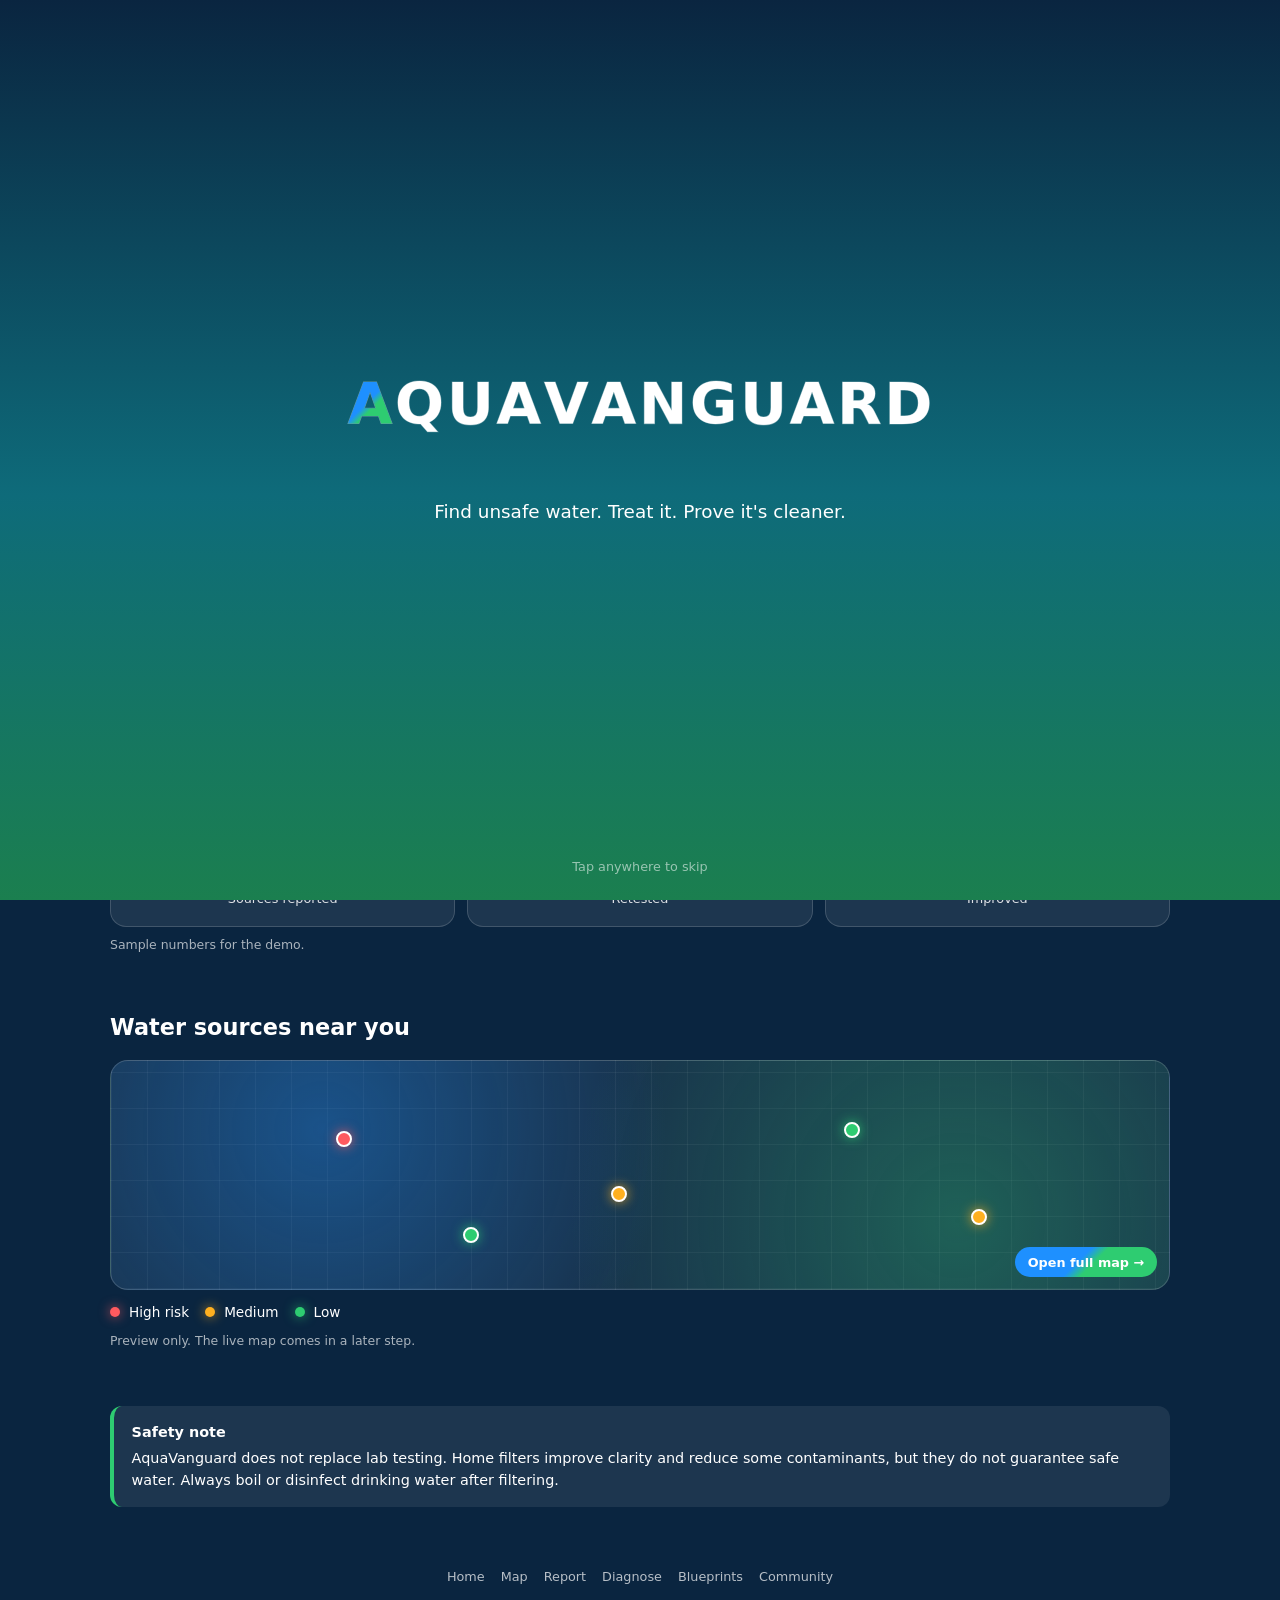
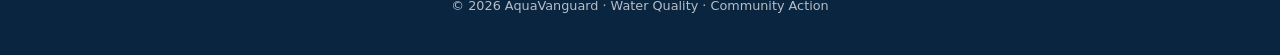
==== index.html @ 3dd4d48b "AquaVanguard structure" ====
<!DOCTYPE html>
<html lang="en">

<head>
    <meta charset="UTF-8">
    <meta name="viewport" content="width=device-width, initial-scale=1">
    <title>AquaVanguard</title>
    <meta name="theme-color" content="#0A2540">
    <meta name="description"
        content="AquaVanguard helps communities find unsafe water, treat it, and prove it's cleaner.">
    <link rel="stylesheet" href="style.css">

    <!-- Decides BEFORE the page paints whether the 4-second intro should play.
       It is skipped on repeat visits (same session), for people who prefer
       reduced motion, and on very low-memory phones. -->
    <script>
        (function () {
            var root = document.documentElement;
            try {
                var seen = sessionStorage.getItem('aqv-intro') === '1';
                var reduce = window.matchMedia &&
                    window.matchMedia('(prefers-reduced-motion: reduce)').matches;
                var lowEnd = navigator.deviceMemory && navigator.deviceMemory <= 1;
                if (!seen && !reduce && !lowEnd) root.classList.add('intro-on');
            } catch (e) {
                root.classList.add('intro-on');
            }
        })();
    </script>
</head>

<body>

    <!-- ============ 4-SECOND INTRO (water writes the logo) ============ -->
    <div id="intro" class="intro" aria-hidden="true">
        <div class="logo">
            <div class="letters">
                <!-- --d = the moment (in seconds) the water reaches this letter -->
                <span class="letter brand" data-ch="A" style="--d:.40s">A</span>
                <span class="letter" data-ch="Q" style="--d:.58s">Q</span>
                <span class="letter" data-ch="U" style="--d:.76s">U</span>
                <span class="letter" data-ch="A" style="--d:.94s">A</span>
                <span class="letter" data-ch="V" style="--d:1.12s">V</span>
                <span class="letter" data-ch="A" style="--d:1.30s">A</span>
                <span class="letter" data-ch="N" style="--d:1.48s">N</span>
                <span class="letter" data-ch="G" style="--d:1.66s">G</span>
                <span class="letter" data-ch="U" style="--d:1.84s">U</span>
                <span class="letter" data-ch="A" style="--d:2.02s">A</span>
                <span class="letter" data-ch="R" style="--d:2.20s">R</span>
                <span class="letter" data-ch="D" style="--d:2.38s">D</span>
            </div>
            <span class="stream"></span>
            <span class="drop"></span>
        </div>
        <p class="tagline">Find unsafe water. Treat it. Prove it's cleaner.</p>
        <p class="skip-hint">Tap anywhere to skip</p>
    </div>

    <!-- ============ LANDING PAGE ============ -->
    <header class="site-header">
        <a class="wordmark" href="index.html"><span class="a">A</span>QUAVANGUARD</a>
        <nav class="nav" aria-label="Main">
            <a href="map.html">Map</a>
            <a href="diagnose.html">Diagnose</a>
            <a href="blueprints.html">Blueprints</a>
            <a href="community.html">Community</a>
            <a class="nav-cta" href="report.html">Report</a>
        </nav>
    </header>

    <main>
        <section class="hero">
            <p class="eyebrow">Water Quality &middot; Community Action</p>
            <h1>Find unsafe water. <span class="accent">Treat it.</span> Prove it's cleaner.</h1>
            <p class="lead">
                AquaVanguard helps communities report polluted water sources, check the
                risk, build a low-cost filter, and confirm the water actually improved.
            </p>
            <div class="cta">
                <a class="btn btn-primary" href="report.html">Report a source</a>
                <a class="btn btn-ghost" href="map.html">View map</a>
            </div>
        </section>

        <!-- Each card opens its own page -->
        <section class="section" aria-labelledby="how-title">
            <h2 id="how-title">How it works</h2>
            <div class="steps">
                <a class="step" href="report.html">
                    <span class="num">1</span>
                    <h3>Report</h3>
                    <p>Pin a polluted river, stream or well and note what you see.</p>
                </a>
                <a class="step" href="diagnose.html">
                    <span class="num">2</span>
                    <h3>Diagnose</h3>
                    <p>Follow a simple test guide to get a risk level for the source.</p>
                </a>
                <a class="step" href="blueprints.html">
                    <span class="num">3</span>
                    <h3>Act</h3>
                    <p>Get a low-cost treatment design that works offline.</p>
                </a>
                <a class="step" href="community.html">
                    <span class="num">4</span>
                    <h3>Verify</h3>
                    <p>Retest the water. Only verified improvements earn rewards.</p>
                </a>
            </div>
        </section>

        <!-- Counters are tappable too -->
        <section class="section" aria-label="Community progress">
            <div class="stats">
                <a class="stat" href="map.html"><strong>128</strong><span>Sources reported</span></a>
                <a class="stat" href="community.html"><strong>74</strong><span>Retested</span></a>
                <a class="stat" href="community.html"><strong>41</strong><span>Improved</span></a>
            </div>
            <p class="fineprint">Sample numbers for the demo.</p>
        </section>

        <!-- Tapping the map preview opens the full map page -->
        <section id="map" class="section" aria-labelledby="map-title">
            <h2 id="map-title">Water sources near you</h2>
            <a class="map-link" href="map.html" aria-label="Open the full water map">
                <div class="map-preview">
                    <span class="pin risk-high" style="left:22%;top:34%"></span>
                    <span class="pin risk-mid" style="left:48%;top:58%"></span>
                    <span class="pin risk-low" style="left:70%;top:30%"></span>
                    <span class="pin risk-mid" style="left:82%;top:68%"></span>
                    <span class="pin risk-low" style="left:34%;top:76%"></span>
                    <span class="map-open">Open full map &rarr;</span>
                </div>
            </a>
            <ul class="legend">
                <li><i class="dot risk-high"></i> High risk</li>
                <li><i class="dot risk-mid"></i> Medium</li>
                <li><i class="dot risk-low"></i> Low</li>
            </ul>
            <p class="fineprint">Preview only. The live map comes in a later step.</p>
        </section>

        <section class="section">
            <div class="safety">
                <strong>Safety note</strong>
                <p>
                    AquaVanguard does not replace lab testing. Home filters improve
                    clarity and reduce some contaminants, but they do not guarantee safe
                    water. Always boil or disinfect drinking water after filtering.
                </p>
            </div>
        </section>
    </main>

    <footer class="site-footer">
        <nav class="footer-nav" aria-label="Footer">
            <a href="index.html">Home</a>
            <a href="map.html">Map</a>
            <a href="report.html">Report</a>
            <a href="diagnose.html">Diagnose</a>
            <a href="blueprints.html">Blueprints</a>
            <a href="community.html">Community</a>
        </nav>
        <p>&copy; <span id="year"></span> AquaVanguard &middot; Water Quality &middot; Community Action</p>
    </footer>

    <script src="app.js"></script>
</body>

</html>
---- style.css ----
/* =====================================================
   AquaVanguard - shared styles
   ===================================================== */

:root {
    /* Background gradient: deep blue -> teal -> forest green */
    --navy: #0A2540;
    --teal: #0E6B7A;
    --green: #1B7F4F;

    /* Bright accents used for the "A" and the water */
    --blue-bright: #1E90FF;
    --green-bright: #2ECC71;

    --white: #FFFFFF;
    --card: rgba(255, 255, 255, 0.08);
    --card-border: rgba(255, 255, 255, 0.16);

    --bg-grad: linear-gradient(180deg, var(--navy) 0%, var(--teal) 55%, var(--green) 100%);

    /* The two-tone A. To make the split SHARP, change 45% / 55% to 50% / 50% */
    --a-split: linear-gradient(135deg, var(--blue-bright) 45%, var(--green-bright) 55%);
}

* {
    box-sizing: border-box;
    margin: 0;
    padding: 0;
}

html {
    background: var(--navy);
    scroll-behavior: smooth;
}

body {
    font-family: "Segoe UI", system-ui, -apple-system, Roboto, Helvetica, Arial, sans-serif;
    color: var(--white);
    line-height: 1.5;
    min-height: 100vh;
    position: relative;
}

/* Fixed gradient layer (works on phones, unlike background-attachment: fixed) */
body::before {
    content: "";
    position: fixed;
    inset: 0;
    z-index: -1;
    background: var(--bg-grad);
}

a {
    color: inherit;
}

/* =====================================================
   INTRO (max 4 seconds in total)
   ===================================================== */

.intro {
    position: fixed;
    inset: 0;
    z-index: 100;
    display: none;
    /* shown only when <html> has .intro-on */
    flex-direction: column;
    align-items: center;
    justify-content: center;
    background: var(--bg-grad);
    cursor: pointer;
    opacity: 1;
    transition: opacity 0.5s ease;
}

html.intro-on .intro {
    display: flex;
}

html.intro-on body {
    overflow: hidden;
}

.intro.hide {
    opacity: 0;
    pointer-events: none;
}

/* The logo box: water only lives in here, never across the screen */
.logo {
    position: relative;
    display: inline-block;
    padding-bottom: 0.7em;
    font-size: clamp(1.45rem, 8vw, 3.6rem);
}

.letters {
    display: flex;
}

.letter {
    position: relative;
    display: inline-block;
    padding: 0 0.025em;
    font-weight: 800;
    line-height: 1.05;
    color: transparent;
    /* empty glass at first */
    -webkit-text-stroke: 1px rgba(255, 255, 255, 0.35);
}

/* Layer 1: water rising inside the letter. Layer 2: final white letter. */
.letter::before,
.letter::after {
    content: attr(data-ch);
    position: absolute;
    inset: 0;
    text-align: center;
    -webkit-text-stroke: 0;
}

.letter::before {
    background: linear-gradient(180deg, var(--blue-bright), var(--green-bright));
    -webkit-background-clip: text;
    background-clip: text;
    color: transparent;
    -webkit-text-fill-color: transparent;
    clip-path: inset(100% 0 0 0);
    /* hidden until water arrives */
}

.letter::after {
    color: var(--white);
    opacity: 0;
}

/* The first A is half blue, half green */
.letter.brand::after {
    background: var(--a-split);
    -webkit-background-clip: text;
    background-clip: text;
    color: transparent;
    -webkit-text-fill-color: transparent;
}

/* The stream of water under the letters, flowing from A to D */
.stream {
    position: absolute;
    left: 0;
    bottom: 0;
    width: 100%;
    height: 0.22em;
    border-radius: 999px;
    background: linear-gradient(90deg, var(--blue-bright), var(--green-bright), var(--blue-bright));
    background-size: 200% 100%;
    box-shadow: 0 0 14px rgba(46, 204, 113, 0.6);
    transform-origin: left center;
    transform: scaleX(0);
}

/* The water droplet at the head of the stream */
.drop {
    position: absolute;
    left: 0;
    bottom: -0.165em;
    width: 0.55em;
    height: 0.55em;
    margin-left: -0.27em;
    border-radius: 50% 50% 50% 50% / 60% 60% 40% 40%;
    background: radial-gradient(circle at 35% 30%, #fff, var(--blue-bright) 55%, var(--green-bright));
    box-shadow: 0 0 12px rgba(30, 144, 255, 0.8);
    opacity: 0;
    transform: scale(0);
}

.tagline {
    margin-top: 1.4rem;
    padding: 0 1.5rem;
    text-align: center;
    font-size: clamp(0.9rem, 3.4vw, 1.15rem);
    opacity: 0;
}

.skip-hint {
    position: absolute;
    bottom: 1.5rem;
    font-size: 0.8rem;
    opacity: 0.55;
}

/* ---- Timeline (starts when app.js adds .play) ----
   0.0 - 0.4s  droplet forms on the A
   0.4 - 2.8s  water flows through all 12 letters
   2.7 - 3.1s  tagline fades in
   3.5 - 4.0s  intro fades out, landing page is ready                */

@keyframes rise {
    from {
        clip-path: inset(100% 0 0 0);
    }

    to {
        clip-path: inset(0 0 0 0);
    }
}

@keyframes fadeIn {
    from {
        opacity: 0;
    }

    to {
        opacity: 1;
    }
}

@keyframes fadeOut {
    from {
        opacity: 1;
    }

    to {
        opacity: 0;
    }
}

@keyframes flow {
    from {
        transform: scaleX(0);
    }

    to {
        transform: scaleX(1);
    }
}

@keyframes shimmer {
    to {
        background-position: -200% 0;
    }
}

@keyframes dropForm {
    from {
        opacity: 0;
        transform: scale(0);
    }

    to {
        opacity: 1;
        transform: scale(1);
    }
}

@keyframes dropTravel {
    from {
        left: 0;
    }

    to {
        left: 100%;
    }
}

.intro.play .letter::before {
    animation:
        rise 0.4s ease-out var(--d) forwards,
        fadeOut 0.3s ease calc(var(--d) + 0.5s) forwards;
}

.intro.play .letter::after {
    animation: fadeIn 0.3s ease calc(var(--d) + 0.5s) forwards;
}

.intro.play .stream {
    animation:
        flow 2.4s linear 0.4s forwards,
        shimmer 1.2s linear infinite,
        fadeOut 0.4s ease 3s forwards;
}

.intro.play .drop {
    animation:
        dropForm 0.4s ease-out forwards,
        dropTravel 2.4s linear 0.4s forwards,
        fadeOut 0.3s ease 2.8s forwards;
}

.intro.play .tagline {
    animation: fadeIn 0.4s ease 2.7s forwards;
}

/* =====================================================
   LANDING PAGE
   ===================================================== */

.site-header {
    display: flex;
    align-items: center;
    justify-content: space-between;
    gap: 1rem;
    max-width: 1100px;
    margin: 0 auto;
    padding: 1rem 1.25rem;
}

.wordmark {
    font-weight: 800;
    font-size: 1.1rem;
    letter-spacing: 0.06em;
    text-decoration: none;
}

.wordmark .a {
    background: var(--a-split);
    -webkit-background-clip: text;
    background-clip: text;
    color: transparent;
    -webkit-text-fill-color: transparent;
}

.nav {
    display: flex;
    align-items: center;
    gap: 1.1rem;
    font-size: 0.95rem;
}

.nav a {
    text-decoration: none;
    opacity: 0.85;
}

.nav a:hover {
    opacity: 1;
}

.nav-cta {
    opacity: 1 !important;
    padding: 0.4rem 0.95rem;
    border-radius: 999px;
    background: var(--a-split);
    font-weight: 600;
}

main {
    max-width: 1100px;
    margin: 0 auto;
    padding: 0 1.25rem;
}

.hero {
    padding: 3rem 0 2.5rem;
    text-align: center;
}

.eyebrow {
    display: inline-block;
    margin-bottom: 1rem;
    padding: 0.3rem 0.8rem;
    border: 1px solid var(--card-border);
    border-radius: 999px;
    background: var(--card);
    font-size: 0.8rem;
    letter-spacing: 0.04em;
}

.hero h1 {
    max-width: 14em;
    margin: 0 auto 1rem;
    font-size: clamp(2rem, 7vw, 3.6rem);
    line-height: 1.1;
}

.accent {
    background: var(--a-split);
    -webkit-background-clip: text;
    background-clip: text;
    color: transparent;
    -webkit-text-fill-color: transparent;
}

.lead {
    max-width: 34em;
    margin: 0 auto 1.6rem;
    font-size: clamp(1rem, 3.6vw, 1.15rem);
    opacity: 0.9;
}

.cta {
    display: flex;
    flex-wrap: wrap;
    gap: 0.75rem;
    justify-content: center;
}

.btn {
    padding: 0.8rem 1.5rem;
    border-radius: 999px;
    font-weight: 700;
    text-decoration: none;
    transition: transform 0.15s ease;
}

.btn:hover {
    transform: translateY(-2px);
}

.btn-primary {
    background: var(--a-split);
    color: var(--white);
}

.btn-ghost {
    border: 1px solid var(--card-border);
    background: var(--card);
}

.section {
    padding: 1.75rem 0;
}

.section h2 {
    margin-bottom: 1rem;
    font-size: 1.4rem;
}

.steps {
    display: grid;
    grid-template-columns: repeat(auto-fit, minmax(220px, 1fr));
    gap: 1rem;
}

.step {
    display: block;
    padding: 1.1rem;
    border: 1px solid var(--card-border);
    border-radius: 16px;
    background: var(--card);
    backdrop-filter: blur(6px);
    text-decoration: none;
    transition: transform 0.15s ease, background 0.15s ease;
}

.step:hover {
    transform: translateY(-3px);
    background: rgba(255, 255, 255, 0.12);
}

.num {
    display: inline-flex;
    align-items: center;
    justify-content: center;
    width: 2rem;
    height: 2rem;
    margin-bottom: 0.6rem;
    border-radius: 50%;
    background: var(--a-split);
    font-weight: 700;
}

.step h3 {
    margin-bottom: 0.25rem;
}

.step p {
    font-size: 0.92rem;
    opacity: 0.85;
}

.stats {
    display: grid;
    grid-template-columns: repeat(3, 1fr);
    gap: 0.75rem;
}

.stat {
    padding: 1rem 0.5rem;
    border: 1px solid var(--card-border);
    border-radius: 16px;
    background: var(--card);
    text-align: center;
}

.stat strong {
    display: block;
    font-size: clamp(1.5rem, 6vw, 2.2rem);
}

.stat span {
    font-size: 0.8rem;
    opacity: 0.85;
}

.fineprint {
    margin-top: 0.6rem;
    font-size: 0.78rem;
    opacity: 0.65;
}

.map-preview {
    position: relative;
    height: 230px;
    overflow: hidden;
    border: 1px solid var(--card-border);
    border-radius: 18px;
    background:
        radial-gradient(circle at 20% 30%, rgba(30, 144, 255, 0.35), transparent 40%),
        radial-gradient(circle at 80% 70%, rgba(46, 204, 113, 0.3), transparent 45%),
        repeating-linear-gradient(0deg, rgba(255, 255, 255, 0.05) 0 1px, transparent 1px 36px),
        repeating-linear-gradient(90deg, rgba(255, 255, 255, 0.05) 0 1px, transparent 1px 36px),
        rgba(255, 255, 255, 0.06);
}

.pin {
    position: absolute;
    width: 16px;
    height: 16px;
    margin: -8px 0 0 -8px;
    border-radius: 50%;
    border: 2px solid var(--white);
}

.risk-high {
    background: #FF5A5F;
    box-shadow: 0 0 12px rgba(255, 90, 95, 0.8);
}

.risk-mid {
    background: #FFB020;
    box-shadow: 0 0 12px rgba(255, 176, 32, 0.8);
}

.risk-low {
    background: var(--green-bright);
    box-shadow: 0 0 12px rgba(46, 204, 113, 0.8);
}

.legend {
    display: flex;
    gap: 1rem;
    margin-top: 0.7rem;
    list-style: none;
    font-size: 0.85rem;
}

.dot {
    display: inline-block;
    width: 10px;
    height: 10px;
    margin-right: 0.3rem;
    border-radius: 50%;
}

.safety {
    padding: 1rem 1.1rem;
    border-left: 4px solid var(--green-bright);
    border-radius: 12px;
    background: var(--card);
    font-size: 0.9rem;
}

.safety strong {
    display: block;
    margin-bottom: 0.25rem;
}

.site-footer {
    padding: 2rem 1.25rem 2.5rem;
    text-align: center;
    font-size: 0.8rem;
    opacity: 0.7;
}

/* Small screens: keep the header tidy, other pages are reachable from the cards */
@media (max-width: 700px) {
    .nav a:not(.nav-cta) {
        display: none;
    }

    .hero {
        padding-top: 2rem;
    }
}

/* =====================================================
   TAPPABLE SECTIONS + INNER PAGES
   ===================================================== */

/* Counters that open a page */
a.stat {
    display: block;
    color: inherit;
    text-decoration: none;
    transition: transform 0.15s ease, background 0.15s ease;
}

a.stat:hover,
a.stat:active {
    transform: translateY(-3px);
    background: rgba(255, 255, 255, 0.12);
}

/* Map preview that opens the full map */
.map-link {
    display: block;
    color: inherit;
    text-decoration: none;
}

.map-link:hover .map-preview,
.map-link:active .map-preview {
    border-color: rgba(255, 255, 255, 0.4);
}

.map-open {
    position: absolute;
    right: 0.75rem;
    bottom: 0.75rem;
    padding: 0.35rem 0.8rem;
    border-radius: 999px;
    background: var(--a-split);
    font-size: 0.8rem;
    font-weight: 700;
}

/* Footer links (home + every page) */
.footer-nav {
    display: flex;
    flex-wrap: wrap;
    justify-content: center;
    gap: 0.4rem 1rem;
    margin-bottom: 0.6rem;
}

.footer-nav a {
    text-decoration: none;
}

/* Inner pages (map, report, diagnose, blueprints, community) */
.page main {
    max-width: 760px;
}

.back {
    display: inline-block;
    margin: 0.5rem 0 1rem;
    font-size: 0.9rem;
    text-decoration: none;
    opacity: 0.85;
}

.back:hover {
    opacity: 1;
}

.page-hero {
    padding: 1rem 0 0.5rem;
    text-align: left;
}

.page-hero h1 {
    margin-bottom: 0.5rem;
    font-size: clamp(1.8rem, 6vw, 2.6rem);
    line-height: 1.15;
}

.page-hero .lead {
    max-width: none;
    margin: 0;
}

.step-tag {
    display: inline-block;
    margin-bottom: 0.8rem;
    padding: 0.3rem 0.8rem;
    border: 1px solid var(--card-border);
    border-radius: 999px;
    background: var(--card);
    font-size: 0.8rem;
    letter-spacing: 0.04em;
}

.coming-soon {
    padding: 1.1rem;
    border: 1px dashed var(--card-border);
    border-radius: 16px;
    background: var(--card);
}

.coming-soon strong {
    display: block;
    margin-bottom: 0.25rem;
}

.page-nav {
    display: flex;
    justify-content: flex-end;
    padding: 1rem 0 2rem;
}

/* Soft fade when a new page opens */
@media (prefers-reduced-motion: no-preference) {
    .page main {
        animation: pageIn 0.3s ease both;
    }

    @keyframes pageIn {
        from {
            opacity: 0;
            transform: translateY(8px);
        }

        to {
            opacity: 1;
            transform: none;
        }
    }
}
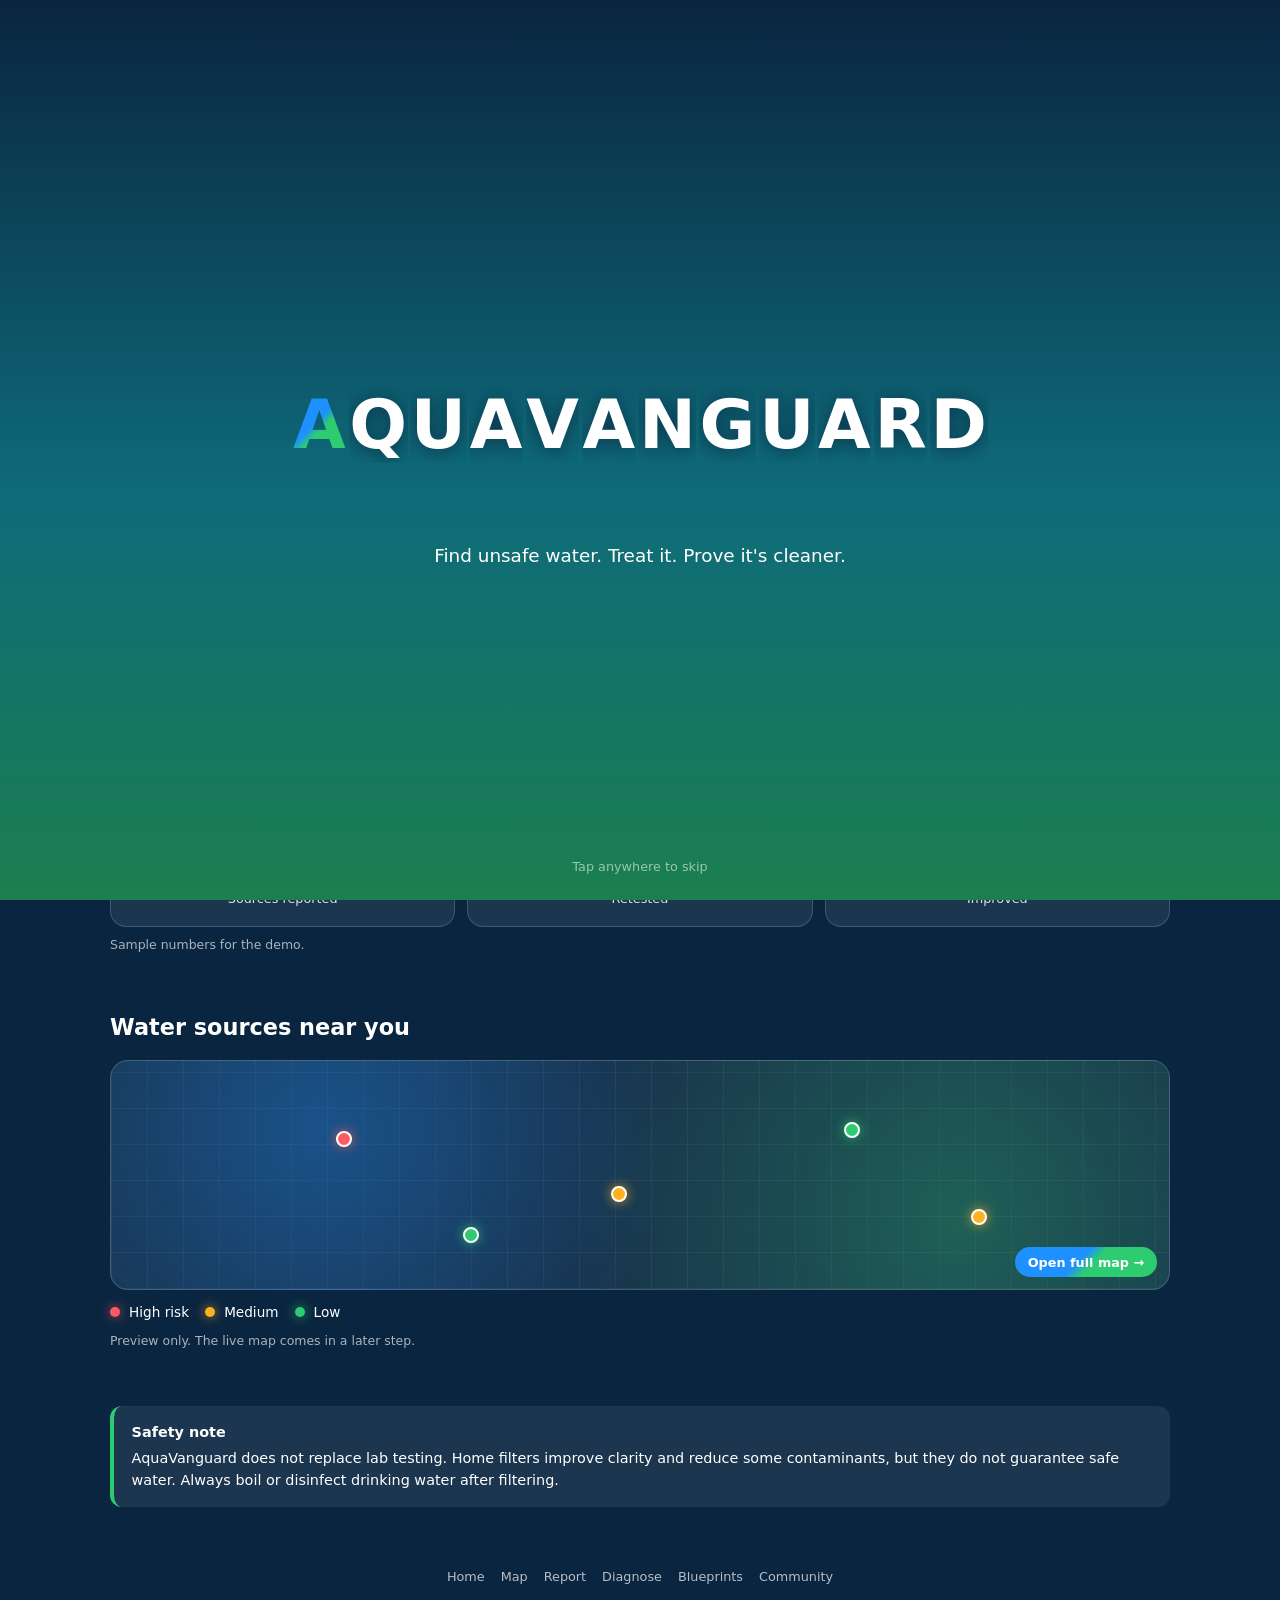
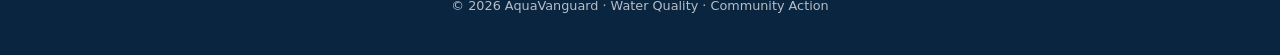
==== commit 95ebd7d5: "Landing page" ====
--- a/index.html
+++ b/index.html
@@ -31,26 +31,21 @@
 
 <body>
 
-    <!-- ============ 4-SECOND INTRO (water writes the logo) ============ -->
+    <!-- ============ 4-SECOND INTRO (a centered wave reveals the brand) ============ -->
     <div id="intro" class="intro" aria-hidden="true">
-        <div class="logo">
-            <div class="letters">
-                <!-- --d = the moment (in seconds) the water reaches this letter -->
-                <span class="letter brand" data-ch="A" style="--d:.40s">A</span>
-                <span class="letter" data-ch="Q" style="--d:.58s">Q</span>
-                <span class="letter" data-ch="U" style="--d:.76s">U</span>
-                <span class="letter" data-ch="A" style="--d:.94s">A</span>
-                <span class="letter" data-ch="V" style="--d:1.12s">V</span>
-                <span class="letter" data-ch="A" style="--d:1.30s">A</span>
-                <span class="letter" data-ch="N" style="--d:1.48s">N</span>
-                <span class="letter" data-ch="G" style="--d:1.66s">G</span>
-                <span class="letter" data-ch="U" style="--d:1.84s">U</span>
-                <span class="letter" data-ch="A" style="--d:2.02s">A</span>
-                <span class="letter" data-ch="R" style="--d:2.20s">R</span>
-                <span class="letter" data-ch="D" style="--d:2.38s">D</span>
+        <div class="wave-scene">
+            <div class="wave-window" aria-hidden="true">
+                <svg class="wave wave-back" viewBox="0 0 1600 240" preserveAspectRatio="none">
+                    <path d="M0 85 C110 25 290 25 400 85 C510 145 690 145 800 85 C910 25 1090 25 1200 85 C1310 145 1490 145 1600 85 V240 H0 Z" />
+                </svg>
+                <svg class="wave wave-front" viewBox="0 0 1600 240" preserveAspectRatio="none">
+                    <path d="M0 105 C110 45 290 45 400 105 C510 165 690 165 800 105 C910 45 1090 45 1200 105 C1310 165 1490 165 1600 105 V240 H0 Z" />
+                </svg>
             </div>
-            <span class="stream"></span>
-            <span class="drop"></span>
+            <h1 class="intro-brand" aria-label="AquaVanguard">
+                <span>A</span><span>Q</span><span>U</span><span>A</span><span>V</span><span>A</span>
+                <span>N</span><span>G</span><span>U</span><span>A</span><span>R</span><span>D</span>
+            </h1>
         </div>
         <p class="tagline">Find unsafe water. Treat it. Prove it's cleaner.</p>
         <p class="skip-hint">Tap anywhere to skip</p>
--- a/style.css
+++ b/style.css
@@ -86,91 +86,81 @@
     pointer-events: none;
 }
 
-/* The logo box: water only lives in here, never across the screen */
-.logo {
+/* Keep the water sweep inside a centered window rather than across the screen. */
+.wave-scene {
     position: relative;
-    display: inline-block;
-    padding-bottom: 0.7em;
-    font-size: clamp(1.45rem, 8vw, 3.6rem);
-}
-
-.letters {
-    display: flex;
-}
-
-.letter {
-    position: relative;
-    display: inline-block;
-    padding: 0 0.025em;
-    font-weight: 800;
-    line-height: 1.05;
-    color: transparent;
-    /* empty glass at first */
-    -webkit-text-stroke: 1px rgba(255, 255, 255, 0.35);
-}
-
-/* Layer 1: water rising inside the letter. Layer 2: final white letter. */
-.letter::before,
-.letter::after {
-    content: attr(data-ch);
+    isolation: isolate;
+    width: min(88vw, 760px);
+    height: clamp(120px, 24vw, 190px);
+    overflow: hidden;
+}
+
+.wave-window {
     position: absolute;
     inset: 0;
+    overflow: hidden;
+    -webkit-mask-image: linear-gradient(to right, transparent, #000 8%, #000 92%, transparent);
+    mask-image: linear-gradient(to right, transparent, #000 8%, #000 92%, transparent);
+}
+
+.wave {
+    position: absolute;
+    left: 0;
+    width: 100%;
+    height: 100%;
+    max-width: none;
+    overflow: visible;
+    transform: translateX(-100%);
+}
+
+.wave path {
+    filter: drop-shadow(0 0 12px rgba(30, 144, 255, 0.35));
+}
+
+.wave-back {
+    bottom: -16%;
+    fill: rgba(91, 190, 235, 0.88);
+}
+
+.wave-front {
+    bottom: -23%;
+    fill: rgba(209, 242, 255, 0.94);
+}
+
+.intro-brand {
+    position: absolute;
+    z-index: 1;
+    top: 50%;
+    left: 50%;
+    width: 100%;
+    padding: 0 0.4rem;
+    display: flex;
+    justify-content: center;
+    color: var(--white);
+    gap: 0.055em;
+    font-size: clamp(1.45rem, 7.8vw, 4.25rem);
+    font-weight: 800;
+    line-height: 1.1;
     text-align: center;
-    -webkit-text-stroke: 0;
-}
-
-.letter::before {
-    background: linear-gradient(180deg, var(--blue-bright), var(--green-bright));
-    -webkit-background-clip: text;
-    background-clip: text;
-    color: transparent;
-    -webkit-text-fill-color: transparent;
-    clip-path: inset(100% 0 0 0);
-    /* hidden until water arrives */
-}
-
-.letter::after {
-    color: var(--white);
+    white-space: nowrap;
+    text-shadow: 0 2px 18px rgba(10, 37, 64, 0.7);
+    opacity: 1;
+    transform: translate(-50%, -50%);
+}
+
+.intro-brand span {
+    display: inline-block;
     opacity: 0;
-}
-
-/* The first A is half blue, half green */
-.letter.brand::after {
+    clip-path: inset(0 100% 0 0);
+}
+
+.intro-brand span:first-child {
     background: var(--a-split);
     -webkit-background-clip: text;
     background-clip: text;
     color: transparent;
     -webkit-text-fill-color: transparent;
-}
-
-/* The stream of water under the letters, flowing from A to D */
-.stream {
-    position: absolute;
-    left: 0;
-    bottom: 0;
-    width: 100%;
-    height: 0.22em;
-    border-radius: 999px;
-    background: linear-gradient(90deg, var(--blue-bright), var(--green-bright), var(--blue-bright));
-    background-size: 200% 100%;
-    box-shadow: 0 0 14px rgba(46, 204, 113, 0.6);
-    transform-origin: left center;
-    transform: scaleX(0);
-}
-
-/* The water droplet at the head of the stream */
-.drop {
-    position: absolute;
-    left: 0;
-    bottom: -0.165em;
-    width: 0.55em;
-    height: 0.55em;
-    margin-left: -0.27em;
-    border-radius: 50% 50% 50% 50% / 60% 60% 40% 40%;
-    background: radial-gradient(circle at 35% 30%, #fff, var(--blue-bright) 55%, var(--green-bright));
-    box-shadow: 0 0 12px rgba(30, 144, 255, 0.8);
-    opacity: 0;
-    transform: scale(0);
+    text-shadow: none;
 }
 
 .tagline {
@@ -188,21 +178,7 @@
     opacity: 0.55;
 }
 
-/* ---- Timeline (starts when app.js adds .play) ----
-   0.0 - 0.4s  droplet forms on the A
-   0.4 - 2.8s  water flows through all 12 letters
-   2.7 - 3.1s  tagline fades in
-   3.5 - 4.0s  intro fades out, landing page is ready                */
-
-@keyframes rise {
-    from {
-        clip-path: inset(100% 0 0 0);
-    }
-
-    to {
-        clip-path: inset(0 0 0 0);
-    }
-}
+/* ---- Intro animation (starts when app.js adds .play) ---- */
 
 @keyframes fadeIn {
     from {
@@ -214,80 +190,94 @@
     }
 }
 
-@keyframes fadeOut {
+@keyframes wavePass {
     from {
-        opacity: 1;
-    }
-
+        transform: translateX(-100%);
+    }
+
+    to {
+        transform: translateX(0);
+    }
+}
+
+@keyframes waveFade {
     to {
         opacity: 0;
     }
 }
 
-@keyframes flow {
-    from {
-        transform: scaleX(0);
-    }
-
-    to {
-        transform: scaleX(1);
-    }
-}
-
-@keyframes shimmer {
-    to {
-        background-position: -200% 0;
-    }
-}
-
-@keyframes dropForm {
-    from {
-        opacity: 0;
-        transform: scale(0);
-    }
-
+@keyframes revealLetter {
     to {
         opacity: 1;
-        transform: scale(1);
-    }
-}
-
-@keyframes dropTravel {
-    from {
-        left: 0;
-    }
-
-    to {
-        left: 100%;
-    }
-}
-
-.intro.play .letter::before {
+        clip-path: inset(0);
+    }
+}
+
+.intro.play .wave {
     animation:
-        rise 0.4s ease-out var(--d) forwards,
-        fadeOut 0.3s ease calc(var(--d) + 0.5s) forwards;
-}
-
-.intro.play .letter::after {
-    animation: fadeIn 0.3s ease calc(var(--d) + 0.5s) forwards;
-}
-
-.intro.play .stream {
-    animation:
-        flow 2.4s linear 0.4s forwards,
-        shimmer 1.2s linear infinite,
-        fadeOut 0.4s ease 3s forwards;
-}
-
-.intro.play .drop {
-    animation:
-        dropForm 0.4s ease-out forwards,
-        dropTravel 2.4s linear 0.4s forwards,
-        fadeOut 0.3s ease 2.8s forwards;
+        wavePass 2.15s cubic-bezier(0.35, 0.05, 0.2, 1) 0.1s both,
+        waveFade 0.4s ease 2.65s forwards;
+}
+
+.intro.play .wave-front {
+    animation-duration: 2.15s, 0.4s;
+    animation-delay: 0.18s, 2.65s;
+}
+
+.intro.play .intro-brand span {
+    animation: revealLetter 0.22s ease-out forwards;
+}
+
+.intro.play .intro-brand span:nth-child(1) {
+    animation-delay: 0.25s;
+}
+
+.intro.play .intro-brand span:nth-child(2) {
+    animation-delay: 0.40s;
+}
+
+.intro.play .intro-brand span:nth-child(3) {
+    animation-delay: 0.55s;
+}
+
+.intro.play .intro-brand span:nth-child(4) {
+    animation-delay: 0.70s;
+}
+
+.intro.play .intro-brand span:nth-child(5) {
+    animation-delay: 0.85s;
+}
+
+.intro.play .intro-brand span:nth-child(6) {
+    animation-delay: 1.00s;
+}
+
+.intro.play .intro-brand span:nth-child(7) {
+    animation-delay: 1.15s;
+}
+
+.intro.play .intro-brand span:nth-child(8) {
+    animation-delay: 1.30s;
+}
+
+.intro.play .intro-brand span:nth-child(9) {
+    animation-delay: 1.45s;
+}
+
+.intro.play .intro-brand span:nth-child(10) {
+    animation-delay: 1.60s;
+}
+
+.intro.play .intro-brand span:nth-child(11) {
+    animation-delay: 1.75s;
+}
+
+.intro.play .intro-brand span:nth-child(12) {
+    animation-delay: 1.90s;
 }
 
 .intro.play .tagline {
-    animation: fadeIn 0.4s ease 2.7s forwards;
+    animation: fadeIn 0.5s ease 2.25s forwards;
 }
 
 /* =====================================================
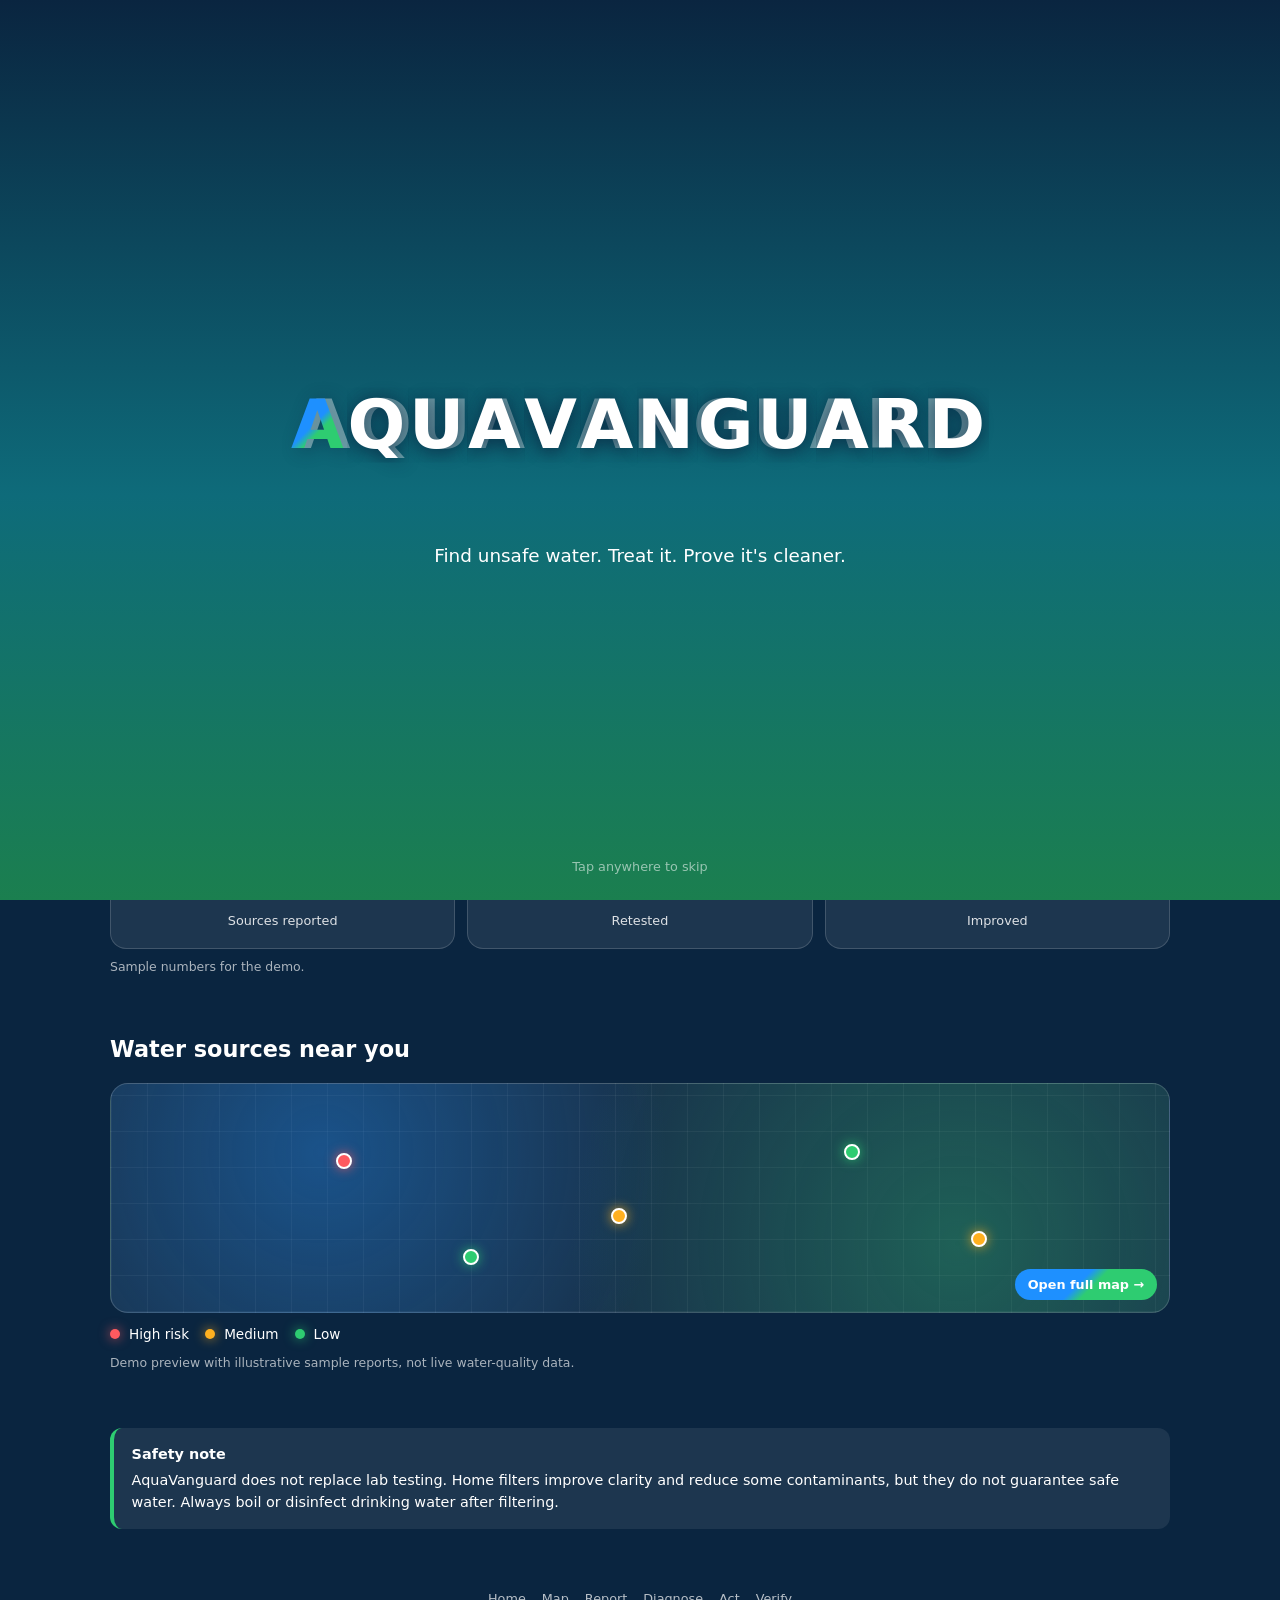
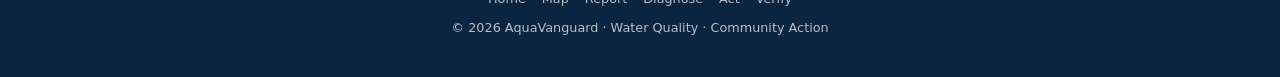
==== commit 0ef75ab1: "Section pages" ====
--- a/index.html
+++ b/index.html
@@ -31,20 +31,52 @@
 
 <body>
 
-    <!-- ============ 4-SECOND INTRO (a centered wave reveals the brand) ============ -->
+    <!-- ============ 4-SECOND INTRO (localized water reveals the brand) ============ -->
     <div id="intro" class="intro" aria-hidden="true">
-        <div class="wave-scene">
-            <div class="wave-window" aria-hidden="true">
-                <svg class="wave wave-back" viewBox="0 0 1600 240" preserveAspectRatio="none">
-                    <path d="M0 85 C110 25 290 25 400 85 C510 145 690 145 800 85 C910 25 1090 25 1200 85 C1310 145 1490 145 1600 85 V240 H0 Z" />
-                </svg>
-                <svg class="wave wave-front" viewBox="0 0 1600 240" preserveAspectRatio="none">
-                    <path d="M0 105 C110 45 290 45 400 105 C510 165 690 165 800 105 C910 45 1090 45 1200 105 C1310 165 1490 165 1600 105 V240 H0 Z" />
-                </svg>
-            </div>
-            <h1 class="intro-brand" aria-label="AquaVanguard">
-                <span>A</span><span>Q</span><span>U</span><span>A</span><span>V</span><span>A</span>
-                <span>N</span><span>G</span><span>U</span><span>A</span><span>R</span><span>D</span>
+        <div class="intro-stage">
+            <h1 class="intro-brand intro-brand-base" aria-hidden="true">AQUAVANGUARD</h1>
+            <svg class="intro-current" viewBox="0 0 760 190" preserveAspectRatio="none" aria-hidden="true">
+                <defs>
+                    <linearGradient id="current-body" x1="0" y1="0" x2="0.15" y2="1">
+                        <stop offset="0" stop-color="#e9fbff" stop-opacity="0.82" />
+                        <stop offset="0.24" stop-color="#8bdaf3" stop-opacity="0.88" />
+                        <stop offset="0.56" stop-color="#328fc3" stop-opacity="0.94" />
+                        <stop offset="0.82" stop-color="#b4edfa" stop-opacity="0.88" />
+                        <stop offset="1" stop-color="#effcff" stop-opacity="0.7" />
+                    </linearGradient>
+                    <linearGradient id="current-shadow" x1="0" y1="0" x2="0" y2="1">
+                        <stop offset="0" stop-color="#176798" stop-opacity="0.05" />
+                        <stop offset="0.52" stop-color="#084a7b" stop-opacity="0.72" />
+                        <stop offset="1" stop-color="#45a8d0" stop-opacity="0.04" />
+                    </linearGradient>
+                    <linearGradient id="current-glint" x1="0" y1="0" x2="1" y2="0">
+                        <stop offset="0" stop-color="#fff" stop-opacity="0" />
+                        <stop offset="0.3" stop-color="#f4fdff" stop-opacity="0.92" />
+                        <stop offset="0.72" stop-color="#c5f2ff" stop-opacity="0.72" />
+                        <stop offset="1" stop-color="#fff" stop-opacity="0" />
+                    </linearGradient>
+                </defs>
+                <g class="current-flow">
+                    <path class="current-underlay" fill="url(#current-shadow)"
+                        d="M-20 91 C49 80 78 39 150 45 C220 51 241 92 306 104 C371 116 413 149 478 139 C549 128 580 80 633 56 C685 32 724 39 780 55 L780 126 C727 111 690 101 642 117 C584 137 548 173 476 177 C396 181 355 149 291 141 C216 132 188 106 134 108 C75 110 30 139 -20 137 Z" />
+                    <path class="current-body" fill="url(#current-body)"
+                        d="M-20 77 C53 67 83 31 151 37 C220 43 245 84 310 96 C376 108 416 140 477 130 C545 119 581 72 634 48 C687 25 727 32 780 47 L780 108 C728 96 692 88 646 103 C588 122 550 157 478 163 C400 169 358 139 294 131 C218 122 189 98 136 100 C77 102 29 129 -20 127 Z" />
+                    <path class="current-highlight" fill="none" stroke="url(#current-glint)" stroke-width="5"
+                        d="M-10 81 C57 72 87 38 151 43 C218 48 247 87 310 101 C374 115 418 146 478 136 C547 124 581 77 635 53 C684 31 726 37 771 52" />
+                    <path class="current-highlight current-highlight-low" fill="none" stroke="#e4faff"
+                        stroke-opacity="0.7" stroke-width="2"
+                        d="M-10 119 C51 121 79 96 136 95 C195 94 222 119 291 130 C359 141 402 167 477 160 C551 153 592 118 645 104 C691 92 728 99 771 111" />
+                    <g class="current-spray" fill="#eafaff">
+                        <circle cx="655" cy="43" r="2.1" />
+                        <circle cx="668" cy="32" r="1.2" />
+                        <circle cx="704" cy="26" r="1.7" />
+                        <circle cx="716" cy="37" r="1" />
+                        <circle cx="746" cy="41" r="1.5" />
+                    </g>
+                </g>
+            </svg>
+            <h1 class="intro-brand intro-brand-water" aria-label="AquaVanguard">
+                <span>A</span><span>Q</span><span>U</span><span>A</span><span>V</span><span>A</span><span>N</span><span>G</span><span>U</span><span>A</span><span>R</span><span>D</span>
             </h1>
         </div>
         <p class="tagline">Find unsafe water. Treat it. Prove it's cleaner.</p>
@@ -57,8 +89,8 @@
         <nav class="nav" aria-label="Main">
             <a href="map.html">Map</a>
             <a href="diagnose.html">Diagnose</a>
-            <a href="blueprints.html">Blueprints</a>
-            <a href="community.html">Community</a>
+            <a href="blueprints.html">Act</a>
+            <a href="community.html">Verify</a>
             <a class="nav-cta" href="report.html">Report</a>
         </nav>
     </header>
@@ -89,12 +121,12 @@
                 <a class="step" href="diagnose.html">
                     <span class="num">2</span>
                     <h3>Diagnose</h3>
-                    <p>Follow a simple test guide to get a risk level for the source.</p>
+                    <p>Screen for warning signs and see what follow-up is needed—not a substitute for water testing.</p>
                 </a>
                 <a class="step" href="blueprints.html">
                     <span class="num">3</span>
                     <h3>Act</h3>
-                    <p>Get a low-cost treatment design that works offline.</p>
+                    <p>Choose cautious next steps based on the water concern and its possible hazards.</p>
                 </a>
                 <a class="step" href="community.html">
                     <span class="num">4</span>
@@ -132,7 +164,7 @@
                 <li><i class="dot risk-mid"></i> Medium</li>
                 <li><i class="dot risk-low"></i> Low</li>
             </ul>
-            <p class="fineprint">Preview only. The live map comes in a later step.</p>
+            <p class="fineprint">Demo preview with illustrative sample reports, not live water-quality data.</p>
         </section>
 
         <section class="section">
@@ -153,8 +185,8 @@
             <a href="map.html">Map</a>
             <a href="report.html">Report</a>
             <a href="diagnose.html">Diagnose</a>
-            <a href="blueprints.html">Blueprints</a>
-            <a href="community.html">Community</a>
+            <a href="blueprints.html">Act</a>
+            <a href="community.html">Verify</a>
         </nav>
         <p>&copy; <span id="year"></span> AquaVanguard &middot; Water Quality &middot; Community Action</p>
     </footer>
--- a/style.css
+++ b/style.css
@@ -86,8 +86,8 @@
     pointer-events: none;
 }
 
-/* Keep the water sweep inside a centered window rather than across the screen. */
-.wave-scene {
+/* Keep the water reveal inside a centered text container. */
+.intro-stage {
     position: relative;
     isolation: isolate;
     width: min(88vw, 760px);
@@ -95,66 +95,78 @@
     overflow: hidden;
 }
 
-.wave-window {
-    position: absolute;
-    inset: 0;
-    overflow: hidden;
-    -webkit-mask-image: linear-gradient(to right, transparent, #000 8%, #000 92%, transparent);
-    mask-image: linear-gradient(to right, transparent, #000 8%, #000 92%, transparent);
-}
-
-.wave {
-    position: absolute;
-    left: 0;
-    width: 100%;
-    height: 100%;
-    max-width: none;
-    overflow: visible;
-    transform: translateX(-100%);
-}
-
-.wave path {
-    filter: drop-shadow(0 0 12px rgba(30, 144, 255, 0.35));
-}
-
-.wave-back {
-    bottom: -16%;
-    fill: rgba(91, 190, 235, 0.88);
-}
-
-.wave-front {
-    bottom: -23%;
-    fill: rgba(209, 242, 255, 0.94);
-}
-
 .intro-brand {
     position: absolute;
-    z-index: 1;
     top: 50%;
     left: 50%;
     width: 100%;
-    padding: 0 0.4rem;
     display: flex;
     justify-content: center;
-    color: var(--white);
-    gap: 0.055em;
+    letter-spacing: 0.055em;
     font-size: clamp(1.45rem, 7.8vw, 4.25rem);
     font-weight: 800;
     line-height: 1.1;
     text-align: center;
     white-space: nowrap;
+    transform: translate(-50%, -50%);
+}
+
+.intro-brand-base {
+    z-index: 0;
+    color: rgba(255, 255, 255, 0.38);
+    text-shadow: 0 2px 18px rgba(10, 37, 64, 0.45);
+}
+
+.intro-current {
+    position: absolute;
+    z-index: 1;
+    inset: 0;
+    width: 100%;
+    height: 100%;
+    overflow: visible;
+    clip-path: inset(0 100% 0 0);
+    filter: drop-shadow(0 3px 8px rgba(44, 154, 198, 0.22));
+}
+
+.intro.play .current-flow {
+    transform-box: fill-box;
+    transform-origin: center;
+    animation: riverFlow 1.35s ease-in-out infinite alternate;
+}
+
+.intro.play .current-body {
+    animation: riverSurface 1.7s ease-in-out infinite alternate;
+}
+
+.intro.play .current-highlight {
+    stroke-dasharray: 220 680;
+    stroke-dashoffset: 880;
+    animation: riverGlint 1.55s linear infinite;
+}
+
+.intro.play .current-highlight-low {
+    stroke-dasharray: 160 760;
+    animation-duration: 2s;
+    animation-direction: reverse;
+}
+
+.intro.play .current-spray {
+    animation: sprayDrift 1.4s ease-in-out infinite alternate;
+}
+
+.intro-brand-water {
+    z-index: 2;
+    color: var(--white);
     text-shadow: 0 2px 18px rgba(10, 37, 64, 0.7);
-    opacity: 1;
-    transform: translate(-50%, -50%);
-}
-
-.intro-brand span {
+}
+
+.intro-brand-water span {
     display: inline-block;
     opacity: 0;
     clip-path: inset(0 100% 0 0);
 }
 
-.intro-brand span:first-child {
+.intro-brand-water span:first-child {
     background: var(--a-split);
     -webkit-background-clip: text;
     background-clip: text;
@@ -190,19 +202,61 @@
     }
 }
 
-@keyframes wavePass {
+@keyframes fadeOut {
     from {
-        transform: translateX(-100%);
-    }
-
-    to {
-        transform: translateX(0);
-    }
-}
-
-@keyframes waveFade {
+        opacity: 1;
+    }
+
     to {
         opacity: 0;
+    }
+}
+
+@keyframes waterReveal {
+    from {
+        clip-path: inset(0 100% 0 0);
+    }
+
+    to {
+        clip-path: inset(0);
+    }
+}
+
+@keyframes riverFlow {
+    from {
+        transform: translateX(-1.3%);
+    }
+
+    to {
+        transform: translateX(1.3%);
+    }
+}
+
+@keyframes riverSurface {
+    from {
+        transform: translateY(-2px);
+    }
+
+    to {
+        transform: translateY(2px);
+    }
+}
+
+@keyframes riverGlint {
+    to {
+        stroke-dashoffset: -900;
+    }
+}
+
+@keyframes sprayDrift {
+    from {
+        transform: translateY(2px);
+        opacity: 0.55;
+    }
+
+    to {
+        transform: translateY(-3px);
+        opacity: 1;
     }
 }
 
@@ -213,66 +267,61 @@
     }
 }
 
-.intro.play .wave {
+.intro.play .intro-current {
     animation:
-        wavePass 2.15s cubic-bezier(0.35, 0.05, 0.2, 1) 0.1s both,
-        waveFade 0.4s ease 2.65s forwards;
-}
-
-.intro.play .wave-front {
-    animation-duration: 2.15s, 0.4s;
-    animation-delay: 0.18s, 2.65s;
-}
-
-.intro.play .intro-brand span {
+        waterReveal 2.55s cubic-bezier(0.4, 0, 0.18, 1) 0.1s both,
+        fadeOut 0.4s ease 2.7s forwards;
+}
+
+.intro.play .intro-brand-water span {
     animation: revealLetter 0.22s ease-out forwards;
 }
 
-.intro.play .intro-brand span:nth-child(1) {
+.intro.play .intro-brand-water span:nth-child(1) {
     animation-delay: 0.25s;
 }
 
-.intro.play .intro-brand span:nth-child(2) {
+.intro.play .intro-brand-water span:nth-child(2) {
     animation-delay: 0.40s;
 }
 
-.intro.play .intro-brand span:nth-child(3) {
+.intro.play .intro-brand-water span:nth-child(3) {
     animation-delay: 0.55s;
 }
 
-.intro.play .intro-brand span:nth-child(4) {
+.intro.play .intro-brand-water span:nth-child(4) {
     animation-delay: 0.70s;
 }
 
-.intro.play .intro-brand span:nth-child(5) {
+.intro.play .intro-brand-water span:nth-child(5) {
     animation-delay: 0.85s;
 }
 
-.intro.play .intro-brand span:nth-child(6) {
+.intro.play .intro-brand-water span:nth-child(6) {
     animation-delay: 1.00s;
 }
 
-.intro.play .intro-brand span:nth-child(7) {
+.intro.play .intro-brand-water span:nth-child(7) {
     animation-delay: 1.15s;
 }
 
-.intro.play .intro-brand span:nth-child(8) {
+.intro.play .intro-brand-water span:nth-child(8) {
     animation-delay: 1.30s;
 }
 
-.intro.play .intro-brand span:nth-child(9) {
+.intro.play .intro-brand-water span:nth-child(9) {
     animation-delay: 1.45s;
 }
 
-.intro.play .intro-brand span:nth-child(10) {
+.intro.play .intro-brand-water span:nth-child(10) {
     animation-delay: 1.60s;
 }
 
-.intro.play .intro-brand span:nth-child(11) {
+.intro.play .intro-brand-water span:nth-child(11) {
     animation-delay: 1.75s;
 }
 
-.intro.play .intro-brand span:nth-child(12) {
+.intro.play .intro-brand-water span:nth-child(12) {
     animation-delay: 1.90s;
 }
 
@@ -689,6 +738,1073 @@
     padding: 1rem 0 2rem;
 }
 
+/* Observation-based water screening */
+.diagnose-app {
+    display: grid;
+    gap: 1rem;
+    padding-top: 1.25rem;
+}
+
+.diagnose-notice,
+.diagnose-source-context {
+    padding: 0.9rem 1rem;
+    border: 1px solid rgba(255, 176, 32, 0.45);
+    border-radius: 12px;
+    background: rgba(255, 176, 32, 0.1);
+    color: #fff3d4;
+    font-size: 0.9rem;
+}
+
+.diagnose-notice strong {
+    display: block;
+    margin-bottom: 0.2rem;
+    color: #ffcf70;
+}
+
+.diagnose-source-context {
+    border-color: var(--card-border);
+    background: var(--card);
+    color: var(--white);
+}
+
+.diagnose-form {
+    display: grid;
+    gap: 0.85rem;
+}
+
+.diagnose-question {
+    min-width: 0;
+    padding: 1rem;
+    border: 1px solid var(--card-border);
+    border-radius: 16px;
+    background: var(--card);
+    backdrop-filter: blur(6px);
+}
+
+.diagnose-question legend {
+    max-width: 100%;
+    padding: 0 0.2rem;
+    font-size: 1rem;
+    font-weight: 700;
+}
+
+.diagnose-step {
+    display: inline-flex;
+    width: 1.7rem;
+    height: 1.7rem;
+    align-items: center;
+    justify-content: center;
+    margin-right: 0.35rem;
+    border-radius: 50%;
+    background: var(--a-split);
+    font-size: 0.82rem;
+}
+
+.diagnose-options {
+    display: grid;
+    gap: 0.5rem;
+    margin-top: 0.75rem;
+}
+
+.diagnose-option {
+    display: flex;
+    min-height: 44px;
+    align-items: center;
+    gap: 0.65rem;
+    padding: 0.6rem 0.7rem;
+    border: 1px solid rgba(255, 255, 255, 0.13);
+    border-radius: 10px;
+    background: rgba(10, 37, 64, 0.26);
+    font-size: 0.88rem;
+    cursor: pointer;
+}
+
+.diagnose-option:has(input:checked) {
+    border-color: #b6e8ff;
+    background: rgba(182, 232, 255, 0.12);
+}
+
+.diagnose-option input {
+    width: 1rem;
+    height: 1rem;
+    flex: 0 0 auto;
+    accent-color: #58c8ec;
+}
+
+.diagnose-option:focus-within {
+    outline: 3px solid #b6e8ff;
+    outline-offset: 2px;
+}
+
+.diagnose-actions,
+.diagnose-result-links {
+    display: flex;
+    flex-wrap: wrap;
+    gap: 0.65rem;
+}
+
+.diagnose-actions .btn,
+.diagnose-result-links .btn {
+    min-height: 44px;
+    padding: 0.65rem 0.9rem;
+    font: inherit;
+    cursor: pointer;
+}
+
+.diagnose-result {
+    padding: 1.1rem;
+    border: 1px solid var(--card-border);
+    border-radius: 16px;
+    background: var(--card);
+    backdrop-filter: blur(6px);
+}
+
+.diagnose-result-level {
+    display: inline-flex;
+    margin-bottom: 0.55rem;
+    padding: 0.25rem 0.65rem;
+    border: 1px solid var(--card-border);
+    border-radius: 999px;
+    font-size: 0.8rem;
+    font-weight: 700;
+}
+
+.diagnose-result-level.is-high {
+    border-color: rgba(255, 90, 95, 0.7);
+    color: #ffb8bb;
+}
+
+.diagnose-result-level.is-follow-up {
+    border-color: rgba(255, 176, 32, 0.7);
+    color: #ffda92;
+}
+
+.diagnose-result-level.is-no-warning {
+    border-color: rgba(46, 204, 113, 0.7);
+    color: #a4f0c2;
+}
+
+.diagnose-result h2 {
+    margin-bottom: 0.35rem;
+    font-size: 1.25rem;
+}
+
+.diagnose-result h3 {
+    margin: 0.9rem 0 0.35rem;
+    font-size: 0.95rem;
+}
+
+.diagnose-result .diagnose-result-method {
+    color: rgba(255, 255, 255, 0.74);
+    font-size: 0.82rem;
+}
+
+.diagnose-result .diagnose-result-reasons {
+    margin-top: 0.4rem;
+}
+
+.diagnose-result > p,
+.diagnose-result li {
+    color: rgba(255, 255, 255, 0.84);
+    font-size: 0.88rem;
+}
+
+.diagnose-result ul {
+    display: grid;
+    gap: 0.3rem;
+    padding-left: 1.25rem;
+}
+
+.diagnose-result .diagnose-result-limit {
+    margin-top: 0.85rem;
+    padding-top: 0.75rem;
+    border-top: 1px solid var(--card-border);
+    font-size: 0.8rem;
+}
+
+.diagnose-result-links {
+    margin-top: 0.85rem;
+}
+
+.diagnose-safety {
+    margin-top: 0.2rem;
+}
+
+.diagnose-demo-action-link {
+    display: inline-flex;
+    justify-self: start;
+    padding: 0.55rem 0.8rem;
+    font-size: 0.82rem;
+}
+
+.act-page main {
+    max-width: 940px;
+}
+
+.act-app {
+    display: grid;
+    gap: 1rem;
+    padding-top: 1.25rem;
+}
+
+.act-emergency,
+.act-guidance,
+.act-chooser,
+.filter-blueprint,
+.act-verification,
+.act-references {
+    padding: 1rem;
+    border: 1px solid var(--card-border);
+    border-radius: 16px;
+    background: var(--card);
+    backdrop-filter: blur(6px);
+}
+
+.act-emergency {
+    border-color: rgba(255, 90, 95, 0.5);
+    background: rgba(133, 30, 39, 0.2);
+}
+
+.act-emergency strong {
+    display: block;
+    margin-bottom: 0.25rem;
+    color: #ffb8bb;
+}
+
+.act-app h2 {
+    margin-bottom: 0.4rem;
+    font-size: 1.15rem;
+}
+
+.act-app h3 {
+    margin: 0.9rem 0 0.35rem;
+    font-size: 0.95rem;
+}
+
+.act-app p,
+.act-app li {
+    color: rgba(255, 255, 255, 0.84);
+    font-size: 0.88rem;
+}
+
+.act-chooser > p {
+    margin-bottom: 0.75rem;
+    color: rgba(255, 255, 255, 0.72);
+    font-size: 0.82rem;
+}
+
+.act-options {
+    display: grid;
+    grid-template-columns: repeat(2, minmax(0, 1fr));
+    gap: 0.6rem;
+}
+
+.act-option {
+    display: grid;
+    align-content: center;
+    gap: 0.2rem;
+    min-height: 74px;
+    padding: 0.7rem 0.8rem;
+    border: 1px solid var(--card-border);
+    border-radius: 12px;
+    background: rgba(10, 37, 64, 0.3);
+    color: var(--white);
+    text-align: left;
+    font: inherit;
+    cursor: pointer;
+}
+
+.act-option span {
+    color: rgba(255, 255, 255, 0.7);
+    font-size: 0.76rem;
+}
+
+.act-option:hover,
+.act-option.is-active {
+    border-color: #b6e8ff;
+    background: rgba(182, 232, 255, 0.13);
+}
+
+.act-option:focus-visible,
+.act-app a:focus-visible,
+.act-app .btn:focus-visible {
+    outline: 3px solid #b6e8ff;
+    outline-offset: 2px;
+}
+
+.act-guidance {
+    border-color: rgba(182, 232, 255, 0.3);
+    background: linear-gradient(145deg, rgba(10, 37, 64, 0.72), rgba(14, 107, 122, 0.26));
+}
+
+.act-guidance-label {
+    display: inline-flex;
+    margin-bottom: 0.5rem;
+    padding: 0.2rem 0.6rem;
+    border: 1px solid var(--card-border);
+    border-radius: 999px;
+    color: #b6e8ff;
+    font-size: 0.74rem;
+    font-weight: 700;
+}
+
+.act-guidance-steps,
+.filter-blueprint-steps,
+.act-references ul {
+    display: grid;
+    gap: 0.5rem;
+    padding-left: 1.3rem;
+}
+
+.act-guidance-caution {
+    margin-top: 0.85rem;
+    padding: 0.7rem;
+    border-left: 3px solid #ffb020;
+    border-radius: 0 8px 8px 0;
+    background: rgba(255, 176, 32, 0.1);
+}
+
+.filter-blueprint {
+    display: grid;
+    gap: 0.9rem;
+}
+
+.filter-blueprint .step-tag {
+    margin-bottom: 0.45rem;
+}
+
+.filter-blueprint-steps strong {
+    color: #b6e8ff;
+}
+
+.act-verification {
+    display: flex;
+    align-items: center;
+    justify-content: space-between;
+    gap: 1rem;
+}
+
+.act-verification .btn {
+    flex: 0 0 auto;
+    padding: 0.65rem 0.9rem;
+}
+
+.act-references ul {
+    margin: 0.65rem 0;
+}
+
+.act-references a {
+    color: #b6e8ff;
+}
+
+.act-references > p {
+    color: rgba(255, 255, 255, 0.68);
+    font-size: 0.78rem;
+}
+
+.diagnose-demo {
+    display: grid;
+    gap: 1rem;
+    padding: 1rem;
+    border: 1px solid rgba(182, 232, 255, 0.34);
+    border-radius: 16px;
+    background: linear-gradient(145deg, rgba(10, 37, 64, 0.76), rgba(14, 107, 122, 0.34));
+    box-shadow: 0 12px 30px rgba(0, 20, 38, 0.14);
+}
+
+.diagnose-demo-heading h2 {
+    margin: 0.55rem 0 0.3rem;
+    font-size: 1.2rem;
+}
+
+.diagnose-demo-heading p,
+.diagnose-demo-result p {
+    color: rgba(255, 255, 255, 0.8);
+    font-size: 0.85rem;
+}
+
+.diagnose-demo-badge {
+    display: inline-flex;
+    align-items: center;
+    min-height: 1.6rem;
+    padding: 0.2rem 0.55rem;
+    border: 1px solid rgba(255, 207, 112, 0.55);
+    border-radius: 999px;
+    background: rgba(255, 176, 32, 0.12);
+    color: #ffda92;
+    font-size: 0.68rem;
+    font-weight: 800;
+    letter-spacing: 0.06em;
+}
+
+.diagnose-demo-flow {
+    display: grid;
+    grid-template-columns: repeat(3, minmax(0, 1fr));
+    gap: 0.65rem;
+}
+
+.diagnose-demo-step {
+    display: grid;
+    align-content: start;
+    gap: 0.2rem;
+    min-height: 88px;
+    padding: 0.7rem;
+    border: 1px solid var(--card-border);
+    border-radius: 12px;
+    background: rgba(255, 255, 255, 0.06);
+}
+
+.diagnose-demo-step > span {
+    color: #9ce4f6;
+    font-size: 0.7rem;
+    font-weight: 800;
+}
+
+.diagnose-demo-step strong {
+    font-size: 0.85rem;
+}
+
+.diagnose-demo-step small {
+    color: rgba(255, 255, 255, 0.68);
+    font-size: 0.72rem;
+}
+
+.diagnose-demo-select-label {
+    margin-bottom: -0.65rem;
+    font-size: 0.82rem;
+    font-weight: 650;
+}
+
+.diagnose-demo-select {
+    width: 100%;
+    min-height: 44px;
+    padding: 0.55rem 0.7rem;
+    border: 1px solid rgba(255, 255, 255, 0.3);
+    border-radius: 9px;
+    background: #fff;
+    color: #142b3b;
+    font: inherit;
+}
+
+.diagnose-demo-select:focus-visible {
+    outline: 3px solid #b6e8ff;
+    outline-offset: 2px;
+}
+
+.diagnose-demo-actions {
+    display: flex;
+    flex-wrap: wrap;
+    gap: 0.6rem;
+}
+
+.diagnose-demo-actions .btn {
+    min-height: 44px;
+    padding: 0.6rem 0.85rem;
+    font: inherit;
+    cursor: pointer;
+}
+
+.diagnose-demo-actions .btn:disabled {
+    cursor: default;
+    opacity: 0.78;
+}
+
+.diagnose-demo-result {
+    display: grid;
+    gap: 0.75rem;
+    padding: 0.9rem;
+    border: 1px solid rgba(255, 176, 32, 0.44);
+    border-radius: 12px;
+    background: rgba(7, 28, 48, 0.42);
+}
+
+.diagnose-demo-result-heading {
+    display: grid;
+    justify-items: start;
+    gap: 0.45rem;
+}
+
+.diagnose-demo-result-heading > strong {
+    font-size: 1rem;
+}
+
+.diagnose-demo-result h3 {
+    margin-bottom: -0.45rem;
+    font-size: 0.9rem;
+}
+
+.diagnose-demo-readings {
+    display: grid;
+    grid-template-columns: repeat(2, minmax(0, 1fr));
+    gap: 0.55rem;
+}
+
+.diagnose-demo-readings div {
+    padding: 0.65rem;
+    border: 1px solid rgba(255, 255, 255, 0.12);
+    border-radius: 9px;
+    background: rgba(255, 255, 255, 0.045);
+}
+
+.diagnose-demo-readings dt {
+    color: rgba(255, 255, 255, 0.65);
+    font-size: 0.72rem;
+}
+
+.diagnose-demo-readings dd {
+    margin: 0.15rem 0 0;
+    font-size: 0.84rem;
+    font-weight: 650;
+    overflow-wrap: anywhere;
+}
+
+.diagnose-demo-result .diagnose-demo-guidance {
+    padding-top: 0.7rem;
+    border-top: 1px solid var(--card-border);
+    color: #fff3d4;
+}
+
+.diagnose-demo-result .diagnose-demo-reference {
+    font-size: 0.78rem;
+}
+
+.diagnose-demo-result .diagnose-demo-reference a {
+    color: #b6e8ff;
+}
+
+.diagnose-demo-result .diagnose-demo-limit {
+    font-size: 0.78rem;
+}
+
+.test-record {
+    display: grid;
+    gap: 0.75rem;
+    padding: 1rem;
+    border: 1px solid var(--card-border);
+    border-radius: 16px;
+    background: var(--card);
+    backdrop-filter: blur(6px);
+}
+
+.test-record h2 {
+    font-size: 1.15rem;
+}
+
+.test-record > p {
+    color: rgba(255, 255, 255, 0.78);
+    font-size: 0.85rem;
+}
+
+.test-record-form {
+    display: grid;
+    grid-template-columns: repeat(2, minmax(0, 1fr));
+    gap: 0.75rem;
+}
+
+.test-record-form label {
+    display: grid;
+    align-content: start;
+    gap: 0.35rem;
+    font-size: 0.82rem;
+    font-weight: 600;
+}
+
+.test-record-form input,
+.test-record-form select {
+    width: 100%;
+    min-height: 44px;
+    padding: 0.55rem 0.65rem;
+    border: 1px solid rgba(255, 255, 255, 0.3);
+    border-radius: 9px;
+    background: #fff;
+    color: #142b3b;
+    font: inherit;
+}
+
+.test-record-form input:focus-visible,
+.test-record-form select:focus-visible {
+    outline: 3px solid #b6e8ff;
+    outline-offset: 2px;
+}
+
+.test-record-actions {
+    display: flex;
+    flex-wrap: wrap;
+    align-items: end;
+    gap: 0.55rem;
+}
+
+.test-record-actions .btn {
+    min-height: 44px;
+    padding: 0.6rem 0.8rem;
+    font: inherit;
+    cursor: pointer;
+}
+
+.test-record-output {
+    padding: 0.85rem;
+    border: 1px solid var(--card-border);
+    border-radius: 12px;
+    background: rgba(10, 37, 64, 0.3);
+}
+
+.test-record-status {
+    display: block;
+    margin-bottom: 0.6rem;
+    color: #ffda92;
+    font-size: 0.85rem;
+}
+
+.test-record-output dl {
+    display: grid;
+    grid-template-columns: minmax(110px, 0.6fr) minmax(0, 1.4fr);
+    gap: 0.35rem 0.75rem;
+    font-size: 0.83rem;
+}
+
+.test-record-output dd {
+    margin: 0;
+    overflow-wrap: anywhere;
+}
+
+.test-record-output p,
+.test-record .test-record-privacy {
+    margin-top: 0.65rem;
+    color: rgba(255, 255, 255, 0.68);
+    font-size: 0.77rem;
+}
+
+/* =====================================================
+   INTERACTIVE WATER SOURCE MAP
+   ===================================================== */
+
+.map-page main {
+    max-width: 1180px;
+}
+
+.water-map-app {
+    padding-top: 1.25rem;
+}
+
+.map-demo-note {
+    margin-bottom: 1.25rem;
+    padding: 0.8rem 1rem;
+    border: 1px solid rgba(255, 176, 32, 0.45);
+    border-radius: 12px;
+    background: rgba(255, 176, 32, 0.1);
+    color: #fff3d4;
+    font-size: 0.88rem;
+}
+
+.map-demo-note strong {
+    color: #ffcf70;
+}
+
+.map-toolbar {
+    display: flex;
+    align-items: center;
+    justify-content: space-between;
+    gap: 1rem;
+    margin-bottom: 0.9rem;
+}
+
+.map-toolbar h2,
+.map-sidebar h2 {
+    font-size: 1.05rem;
+}
+
+.map-results-count {
+    margin-top: 0.2rem;
+    color: rgba(255, 255, 255, 0.72);
+    font-size: 0.82rem;
+}
+
+.map-filters {
+    display: flex;
+    flex-wrap: wrap;
+    gap: 0.45rem;
+}
+
+.map-filter {
+    display: inline-flex;
+    align-items: center;
+    gap: 0.4rem;
+    min-height: 2.4rem;
+    padding: 0.4rem 0.75rem;
+    border: 1px solid var(--card-border);
+    border-radius: 999px;
+    background: rgba(10, 37, 64, 0.44);
+    color: var(--white);
+    font: inherit;
+    font-size: 0.82rem;
+    cursor: pointer;
+}
+
+.map-filter:hover,
+.map-filter.is-active {
+    border-color: rgba(255, 255, 255, 0.72);
+    background: rgba(255, 255, 255, 0.16);
+}
+
+.map-filter:focus-visible,
+.source-list-button:focus-visible {
+    outline: 3px solid #b6e8ff;
+    outline-offset: 2px;
+}
+
+.risk-dot {
+    display: inline-block;
+    flex: 0 0 auto;
+    width: 0.65rem;
+    height: 0.65rem;
+    border-radius: 50%;
+}
+
+.risk-dot-high {
+    background: #ff5a5f;
+}
+
+.risk-dot-medium {
+    background: #ffb020;
+}
+
+.risk-dot-low {
+    background: #2ecc71;
+}
+
+.map-layout {
+    display: grid;
+    grid-template-columns: minmax(0, 1.75fr) minmax(280px, 0.85fr);
+    gap: 1rem;
+    align-items: stretch;
+}
+
+.map-canvas-wrap {
+    position: relative;
+    min-width: 0;
+    overflow: hidden;
+    border: 1px solid var(--card-border);
+    border-radius: 18px;
+    background: #dce8e7;
+}
+
+.source-map {
+    width: 100%;
+    height: 540px;
+    background: #dce8e7;
+    color: #183347;
+    z-index: 0;
+}
+
+.source-map .leaflet-control-attribution {
+    font-size: 10px;
+}
+
+.source-map .leaflet-control-zoom a {
+    width: 42px;
+    height: 42px;
+    line-height: 40px;
+    color: #0a2540;
+    font-size: 24px;
+    font-weight: 700;
+}
+
+.source-map .leaflet-control-zoom {
+    border: 1px solid rgba(10, 37, 64, 0.22);
+    border-radius: 12px;
+    box-shadow: 0 3px 12px rgba(10, 37, 64, 0.22);
+    overflow: hidden;
+}
+
+.source-map .leaflet-control-zoom a:focus-visible {
+    position: relative;
+    z-index: 1;
+    outline: 3px solid #1976a5;
+    outline-offset: -3px;
+}
+
+.map-zoom-note {
+    padding: 0.3rem 0.65rem;
+    background: rgba(10, 37, 64, 0.82);
+    color: rgba(255, 255, 255, 0.8);
+    font-size: 0.7rem;
+    text-align: right;
+}
+
+.map-status {
+    position: absolute;
+    z-index: 500;
+    top: 0.75rem;
+    left: 3.5rem;
+    max-width: calc(100% - 4.25rem);
+    padding: 0.55rem 0.75rem;
+    border: 1px solid rgba(255, 176, 32, 0.55);
+    border-radius: 10px;
+    background: rgba(10, 37, 64, 0.94);
+    color: #fff3d4;
+    font-size: 0.8rem;
+}
+
+.map-sidebar {
+    display: flex;
+    min-width: 0;
+    flex-direction: column;
+    gap: 0.85rem;
+}
+
+.source-detail,
+.source-list-section {
+    padding: 1rem;
+    border: 1px solid var(--card-border);
+    border-radius: 16px;
+    background: var(--card);
+    backdrop-filter: blur(6px);
+}
+
+.detail-risk {
+    display: inline-flex;
+    margin-bottom: 0.55rem;
+    padding: 0.2rem 0.55rem;
+    border: 1px solid var(--card-border);
+    border-radius: 999px;
+    color: rgba(255, 255, 255, 0.8);
+    font-size: 0.73rem;
+}
+
+.detail-risk-high {
+    border-color: rgba(255, 90, 95, 0.6);
+    color: #ffb8bb;
+}
+
+.detail-risk-medium {
+    border-color: rgba(255, 176, 32, 0.6);
+    color: #ffda92;
+}
+
+.detail-risk-low {
+    border-color: rgba(46, 204, 113, 0.6);
+    color: #a4f0c2;
+}
+
+.source-detail h2 {
+    margin-bottom: 0.45rem;
+}
+
+.source-detail > p {
+    color: rgba(255, 255, 255, 0.82);
+    font-size: 0.86rem;
+}
+
+.detail-fields {
+    display: grid;
+    gap: 0.55rem;
+    margin-top: 0.85rem;
+}
+
+.detail-fields div {
+    display: grid;
+    grid-template-columns: 6rem 1fr;
+    gap: 0.5rem;
+    font-size: 0.82rem;
+}
+
+.detail-fields dt {
+    color: rgba(255, 255, 255, 0.62);
+}
+
+.detail-fields dd {
+    margin: 0;
+    font-weight: 600;
+}
+
+.source-detail .detail-observation {
+    margin-top: 0.8rem;
+    padding-top: 0.75rem;
+    border-top: 1px solid var(--card-border);
+}
+
+.detail-action {
+    display: inline-flex;
+    margin-top: 0.9rem;
+    padding: 0.55rem 0.85rem;
+    font-size: 0.82rem;
+}
+
+.source-list-section h2 {
+    margin-bottom: 0.5rem;
+}
+
+.source-list {
+    display: grid;
+    max-height: 270px;
+    gap: 0.35rem;
+    overflow-y: auto;
+    list-style: none;
+}
+
+.source-list-button {
+    display: flex;
+    width: 100%;
+    align-items: center;
+    gap: 0.65rem;
+    padding: 0.6rem;
+    border: 1px solid transparent;
+    border-radius: 10px;
+    background: transparent;
+    color: var(--white);
+    text-align: left;
+    cursor: pointer;
+}
+
+.source-list-button:hover,
+.source-list-button.is-selected {
+    border-color: var(--card-border);
+    background: rgba(255, 255, 255, 0.1);
+}
+
+.source-list-copy {
+    display: grid;
+    min-width: 0;
+    gap: 0.1rem;
+}
+
+.source-list-name {
+    overflow: hidden;
+    font-size: 0.82rem;
+    text-overflow: ellipsis;
+    white-space: nowrap;
+}
+
+.source-list-area {
+    color: rgba(255, 255, 255, 0.65);
+    font-size: 0.73rem;
+}
+
+.state-picker {
+    display: grid;
+    grid-template-columns: minmax(180px, 0.75fr) minmax(0, 2fr);
+    align-items: center;
+    gap: 1rem;
+    margin-top: 1rem;
+    padding: 1rem;
+    border: 1px solid var(--card-border);
+    border-radius: 16px;
+    background: rgba(10, 37, 64, 0.55);
+}
+
+.state-picker h2 {
+    margin-bottom: 0.25rem;
+    font-size: 1rem;
+}
+
+.state-picker p {
+    color: rgba(255, 255, 255, 0.7);
+    font-size: 0.8rem;
+}
+
+.state-options {
+    display: grid;
+    grid-template-columns: repeat(2, minmax(0, 1fr));
+    gap: 0.6rem;
+}
+
+.state-option {
+    display: grid;
+    gap: 0.25rem;
+    min-height: 64px;
+    padding: 0.7rem 0.8rem;
+    border: 1px solid var(--card-border);
+    border-radius: 12px;
+    background: rgba(255, 255, 255, 0.06);
+    color: var(--white);
+    text-align: left;
+    font: inherit;
+    cursor: pointer;
+}
+
+.state-option span {
+    color: rgba(255, 255, 255, 0.68);
+    font-size: 0.76rem;
+}
+
+.state-option:hover,
+.state-option.is-active {
+    border-color: #b6e8ff;
+    background: rgba(182, 232, 255, 0.14);
+}
+
+.state-option:focus-visible {
+    outline: 3px solid #b6e8ff;
+    outline-offset: 2px;
+}
+
+@media (max-width: 850px) {
+    .map-page main {
+        max-width: 760px;
+    }
+
+    .map-layout {
+        grid-template-columns: minmax(0, 1fr);
+    }
+
+    .map-sidebar {
+        display: grid;
+        grid-template-columns: repeat(2, minmax(0, 1fr));
+    }
+
+    .source-map {
+        height: min(62vh, 500px);
+        min-height: 360px;
+    }
+
+    .state-picker {
+        grid-template-columns: minmax(0, 1fr);
+    }
+}
+
+@media (max-width: 560px) {
+    .map-toolbar {
+        align-items: flex-start;
+        flex-direction: column;
+    }
+
+    .map-filters {
+        width: 100%;
+    }
+
+    .map-filter {
+        flex: 1 1 auto;
+        justify-content: center;
+        padding-inline: 0.5rem;
+    }
+
+    .map-sidebar {
+        grid-template-columns: minmax(0, 1fr);
+    }
+
+    .source-map {
+        height: 390px;
+        min-height: 0;
+    }
+
+    .state-options {
+        grid-template-columns: minmax(0, 1fr);
+    }
+
+    .test-record-form {
+        grid-template-columns: minmax(0, 1fr);
+    }
+
+    .diagnose-demo-flow,
+    .diagnose-demo-readings {
+        grid-template-columns: minmax(0, 1fr);
+    }
+
+    .diagnose-demo-step {
+        min-height: 0;
+    }
+}
+
 /* Soft fade when a new page opens */
 @media (prefers-reduced-motion: no-preference) {
     .page main {
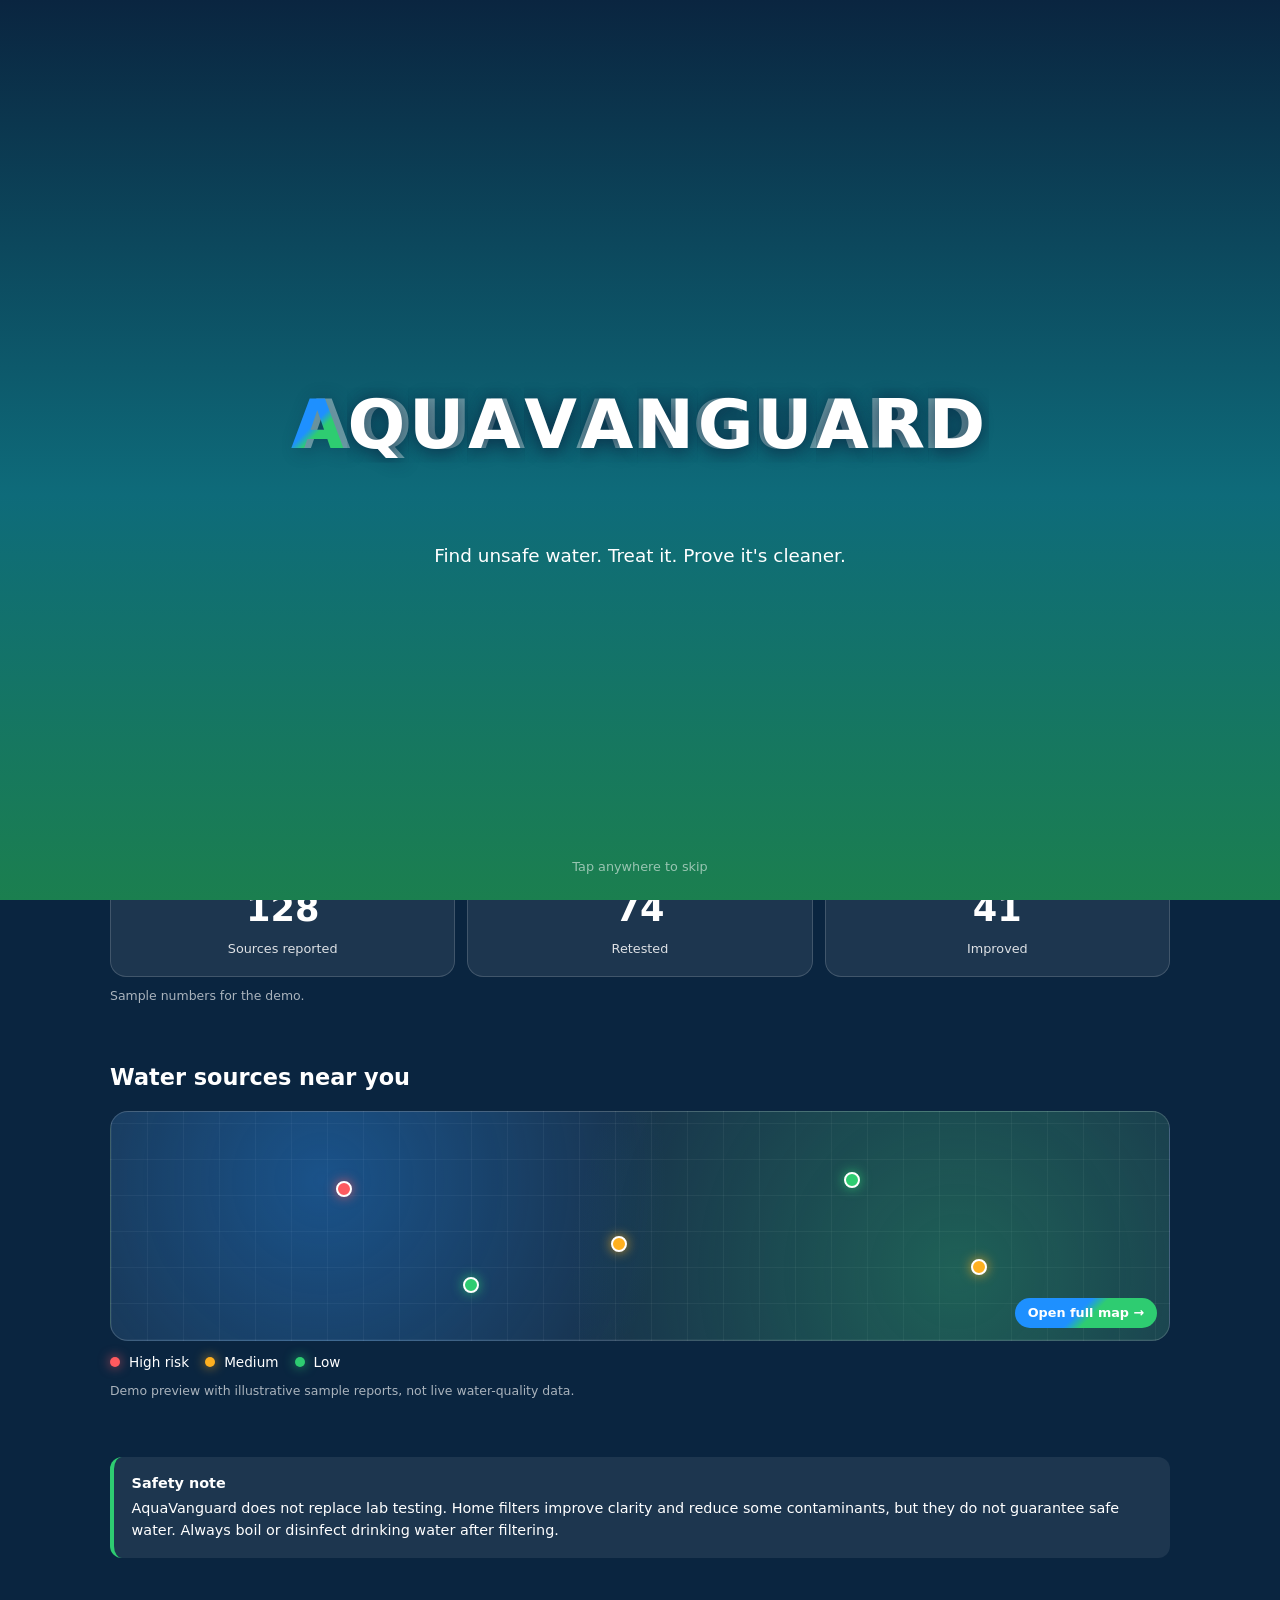
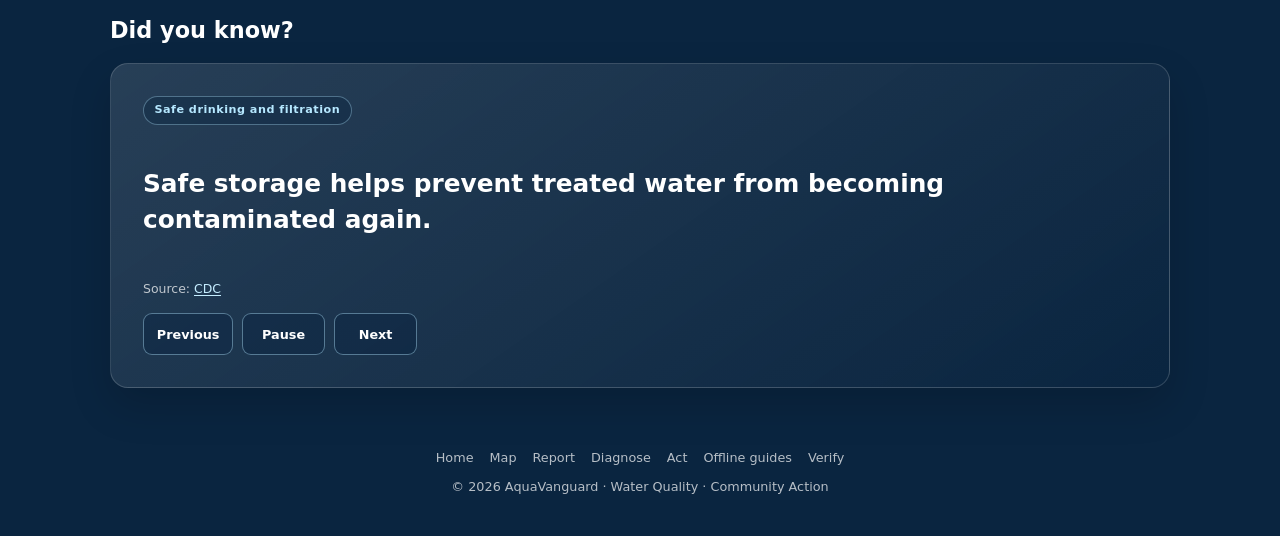
==== commit 4e6321c8: "offline feature" ====
--- a/index.html
+++ b/index.html
@@ -90,6 +90,7 @@
             <a href="map.html">Map</a>
             <a href="diagnose.html">Diagnose</a>
             <a href="blueprints.html">Act</a>
+            <a class="nav-offline" href="offline-guides.html">Offline guides</a>
             <a href="community.html">Verify</a>
             <a class="nav-cta" href="report.html">Report</a>
         </nav>
@@ -106,7 +107,9 @@
             <div class="cta">
                 <a class="btn btn-primary" href="report.html">Report a source</a>
                 <a class="btn btn-ghost" href="map.html">View map</a>
-            </div>
+                <a class="btn btn-ghost" href="offline-guides.html">Offline action guides</a>
+            </div>
+            <p class="fineprint">Prepare ahead: open the guides while connected and choose “Save app for offline use.” Videos, live maps, and external links still need internet.</p>
         </section>
 
         <!-- Each card opens its own page -->
@@ -177,6 +180,20 @@
                 </p>
             </div>
         </section>
+
+        <section class="section" id="facts" aria-labelledby="facts-title">
+            <h2 id="facts-title">Did you know?</h2>
+            <div class="water-facts-card" id="water-facts-card" aria-label="Water quality facts">
+                <span class="water-facts-topic" id="water-facts-topic"></span>
+                <p class="water-facts-text" id="water-facts-text" aria-live="off"></p>
+                <p class="water-facts-source" id="water-facts-source"></p>
+                <div class="water-facts-controls" aria-label="Water facts controls">
+                    <button id="water-facts-previous" type="button" aria-label="Show previous water fact">Previous</button>
+                    <button id="water-facts-toggle" type="button" aria-label="Pause water fact rotation">Pause</button>
+                    <button id="water-facts-next" type="button" aria-label="Show next water fact">Next</button>
+                </div>
+            </div>
+        </section>
     </main>
 
     <footer class="site-footer">
@@ -186,6 +203,7 @@
             <a href="report.html">Report</a>
             <a href="diagnose.html">Diagnose</a>
             <a href="blueprints.html">Act</a>
+            <a href="offline-guides.html">Offline guides</a>
             <a href="community.html">Verify</a>
         </nav>
         <p>&copy; <span id="year"></span> AquaVanguard &middot; Water Quality &middot; Community Action</p>
--- a/style.css
+++ b/style.css
@@ -613,8 +613,21 @@
 
 /* Small screens: keep the header tidy, other pages are reachable from the cards */
 @media (max-width: 700px) {
-    .nav a:not(.nav-cta) {
+    .nav a:not(.nav-cta):not(.nav-offline) {
         display: none;
+    }
+
+    .site-header {
+        flex-wrap: wrap;
+    }
+
+    .nav {
+        flex-wrap: wrap;
+        gap: 0.6rem;
+    }
+
+    .nav-offline {
+        font-size: 0.82rem;
     }
 
     .hero {
@@ -1822,4 +1835,1771 @@
             transform: none;
         }
     }
+}
+
+.act-learning,
+.act-picture-guides {
+    display: grid;
+    gap: 0.9rem;
+    padding: 1rem;
+    border: 1px solid var(--card-border);
+    border-radius: 16px;
+    background: var(--card);
+    backdrop-filter: blur(6px);
+}
+
+.act-learning-heading,
+.act-picture-guides-heading {
+    display: flex;
+    align-items: flex-start;
+    justify-content: space-between;
+    gap: 1rem;
+}
+
+.act-learning-heading > div,
+.act-picture-guides-heading > div {
+    min-width: 0;
+}
+
+.act-learning-heading .step-tag,
+.act-picture-guides-heading .step-tag {
+    margin-bottom: 0.45rem;
+}
+
+.act-offline-status {
+    padding: 0.65rem 0.75rem;
+    border: 1px solid rgba(146, 229, 187, 0.4);
+    border-radius: 10px;
+    background: rgba(27, 127, 79, 0.16);
+    color: #d7ffe9 !important;
+    font-size: 0.76rem !important;
+    margin: 0;
+}
+
+.act-offline-actions {
+    display: grid;
+    flex: 0 0 min(310px, 42%);
+    gap: 0.55rem;
+}
+
+#act-save-offline:disabled {
+    cursor: wait;
+    opacity: 0.7;
+}
+
+.act-picture-guide-choices {
+    display: flex;
+    flex-wrap: wrap;
+    gap: 0.55rem;
+}
+
+.act-picture-guide-choices .btn {
+    min-height: 44px;
+    padding: 0.55rem 0.8rem;
+}
+
+.act-video-grid {
+    display: grid;
+    grid-template-columns: repeat(2, minmax(0, 1fr));
+    gap: 0.75rem;
+}
+
+.act-video-card {
+    min-width: 0;
+    overflow: hidden;
+    border: 1px solid var(--card-border);
+    border-radius: 13px;
+    background: rgba(10, 37, 64, 0.36);
+    transition: border-color 0.18s ease, box-shadow 0.18s ease;
+}
+
+.act-video-card.is-recommended {
+    border-color: #b6e8ff;
+    box-shadow: 0 0 0 2px rgba(182, 232, 255, 0.18);
+}
+
+.act-video-poster {
+    position: relative;
+    display: block;
+    overflow: hidden;
+    aspect-ratio: 16 / 9;
+    background: #d8f1f5;
+    text-decoration: none;
+}
+
+.act-video-poster svg {
+    display: block;
+    width: 100%;
+    height: 100%;
+}
+
+.act-video-topic-badge {
+    position: absolute;
+    right: 0.45rem;
+    bottom: 0.45rem;
+    padding: 0.2rem 0.45rem;
+    border-radius: 5px;
+    background: rgba(10, 37, 64, 0.88);
+    color: #fff;
+    font-size: 0.67rem;
+    font-weight: 750;
+}
+
+.act-video-copy {
+    display: grid;
+    align-content: start;
+    gap: 0.4rem;
+    padding: 0.8rem;
+}
+
+.act-video-copy h3 {
+    margin: 0;
+    font-size: 0.94rem;
+    line-height: 1.35;
+}
+
+.act-video-copy p {
+    min-height: 3.8em;
+    color: rgba(255, 255, 255, 0.72);
+    font-size: 0.78rem;
+}
+
+.act-video-actions {
+    display: flex;
+    flex-wrap: wrap;
+    align-items: center;
+    gap: 0.55rem 0.9rem;
+    margin-top: 0.2rem;
+}
+
+.act-video-actions a,
+.act-guide-link {
+    color: #b6e8ff;
+    font-size: 0.78rem;
+    font-weight: 700;
+}
+
+.act-guide-link {
+    padding: 0;
+    border: 0;
+    background: transparent;
+    font: inherit;
+    cursor: pointer;
+    text-align: left;
+}
+
+.act-video-actions a:hover,
+.act-guide-link:hover {
+    color: #fff;
+    text-decoration: underline;
+}
+
+.act-video-disclaimer {
+    color: rgba(255, 255, 255, 0.67) !important;
+    font-size: 0.75rem !important;
+}
+
+.act-picture-guides-heading .btn {
+    flex: 0 0 auto;
+    min-height: 42px;
+    padding: 0.55rem 0.8rem;
+}
+
+.act-picture-guide {
+    overflow: hidden;
+    border: 1px solid var(--card-border);
+    border-radius: 12px;
+    background: rgba(10, 37, 64, 0.34);
+}
+
+.act-picture-guide.is-selected {
+    border-color: rgba(182, 232, 255, 0.72);
+}
+
+.act-picture-guide summary {
+    padding: 0.85rem 1rem;
+    color: #d9f5ff;
+    font-weight: 750;
+    cursor: pointer;
+}
+
+.act-picture-guide summary:focus-visible,
+.act-learning a:focus-visible,
+.act-guide-link:focus-visible,
+.act-picture-guides .btn:focus-visible {
+    outline: 3px solid #b6e8ff;
+    outline-offset: 3px;
+}
+
+.act-illustrated-steps {
+    display: grid;
+    gap: 0.65rem;
+    padding: 0 0.8rem 0.85rem;
+    list-style: none;
+}
+
+.act-illustrated-steps li {
+    display: grid;
+    grid-template-columns: 72px minmax(0, 1fr);
+    align-items: center;
+    gap: 0.8rem;
+    padding: 0.7rem;
+    border: 1px solid rgba(255, 255, 255, 0.12);
+    border-radius: 10px;
+    background: rgba(255, 255, 255, 0.045);
+}
+
+.act-illustrated-steps svg {
+    display: block;
+    width: 64px;
+    height: 64px;
+}
+
+.act-illustrated-steps strong {
+    color: #b6e8ff;
+    font-size: 0.86rem;
+}
+
+.act-illustrated-steps p {
+    margin-top: 0.15rem;
+    font-size: 0.8rem;
+}
+
+@media (max-width: 680px) {
+    .act-video-grid {
+        grid-template-columns: minmax(0, 1fr);
+    }
+
+    .act-video-copy p {
+        min-height: 0;
+    }
+}
+
+@media (max-width: 560px) {
+    .act-learning-heading,
+    .act-picture-guides-heading {
+        flex-direction: column;
+    }
+
+    .act-verification {
+        align-items: flex-start;
+        flex-direction: column;
+    }
+
+    .act-offline-status {
+        width: 100%;
+    }
+
+    .act-offline-actions {
+        width: 100%;
+        flex-basis: auto;
+    }
+
+    .act-illustrated-steps li {
+        grid-template-columns: 54px minmax(0, 1fr);
+        gap: 0.55rem;
+        padding: 0.55rem;
+    }
+
+    .act-illustrated-steps svg {
+        width: 50px;
+        height: 50px;
+    }
+}
+
+@media print {
+    body::before,
+    .site-header,
+    .site-footer,
+    .back,
+    .page-hero,
+    .act-emergency,
+    .act-chooser,
+    .act-learning,
+    .act-guidance,
+    .filter-blueprint,
+    .act-verification,
+    .act-references,
+    .page-nav,
+    #act-print-guide,
+    .act-picture-guide-choices,
+    .act-picture-guide:not(.is-selected) {
+        display: none !important;
+    }
+
+    .act-page,
+    .act-page main {
+        max-width: none;
+        margin: 0;
+        padding: 0;
+        background: #fff;
+        color: #142b3b;
+    }
+
+    .act-app,
+    .act-picture-guides {
+        display: block;
+        padding: 0;
+        border: 0;
+        background: #fff;
+        color: #142b3b;
+        box-shadow: none;
+    }
+
+    .act-picture-guides-heading {
+        display: block;
+        margin-bottom: 1rem;
+    }
+
+    .act-picture-guide,
+    .act-illustrated-steps li {
+        break-inside: avoid;
+        border-color: #b8cbd1;
+        background: #fff;
+        color: #142b3b;
+    }
+
+    .act-picture-guide summary,
+    .act-illustrated-steps strong,
+    .act-illustrated-steps p {
+        color: #142b3b !important;
+    }
+}
+
+.act-video-poster {
+    display: block;
+    width: 100%;
+    padding: 0;
+    border: 0;
+    cursor: pointer;
+    text-decoration: none;
+}
+
+.act-video-poster img {
+    display: block;
+    width: 100%;
+    height: 100%;
+    object-fit: cover;
+    transition: transform 0.2s ease;
+}
+
+.act-video-poster:hover img {
+    transform: scale(1.025);
+}
+
+.act-video-play-icon {
+    position: absolute;
+    top: 50%;
+    left: 50%;
+    display: grid;
+    width: 3.2rem;
+    height: 3.2rem;
+    place-items: center;
+    border: 1px solid rgba(255, 255, 255, 0.78);
+    border-radius: 50%;
+    background: rgba(10, 37, 64, 0.78);
+    transform: translate(-50%, -50%);
+}
+
+.act-video-play-icon::after {
+    width: 0;
+    height: 0;
+    margin-left: 0.22rem;
+    border-top: 0.55rem solid transparent;
+    border-bottom: 0.55rem solid transparent;
+    border-left: 0.8rem solid #fff;
+    content: "";
+}
+
+.act-video-channel {
+    min-height: 0;
+    margin: 0;
+    color: #b6e8ff !important;
+    font-size: 0.7rem !important;
+    font-weight: 750;
+}
+
+.act-video-play-link {
+    padding: 0;
+    border: 0;
+    background: transparent;
+    color: #b6e8ff;
+    font: inherit;
+    font-size: 0.78rem;
+    font-weight: 750;
+    cursor: pointer;
+}
+
+.act-video-play-link:hover {
+    color: #fff;
+    text-decoration: underline;
+}
+
+.act-video-poster:focus-visible,
+.act-video-play-link:focus-visible,
+.act-video-dialog-close:focus-visible {
+    outline: 3px solid #b6e8ff;
+    outline-offset: 3px;
+}
+
+.act-video-poster:focus-visible {
+    outline-offset: -4px;
+}
+
+.act-video-dialog {
+    width: min(900px, calc(100vw - 2rem));
+    max-width: none;
+    max-height: calc(100vh - 2rem);
+    margin: auto;
+    padding: 0;
+    overflow: auto;
+    border: 1px solid rgba(182, 232, 255, 0.4);
+    border-radius: 16px;
+    background: #0a2540;
+    color: #fff;
+    box-shadow: 0 24px 80px rgba(0, 0, 0, 0.48);
+}
+
+.act-video-dialog::backdrop {
+    background: rgba(3, 15, 27, 0.82);
+    backdrop-filter: blur(4px);
+}
+
+.act-video-dialog-header {
+    display: flex;
+    align-items: flex-start;
+    justify-content: space-between;
+    gap: 1rem;
+    padding: 0.9rem 1rem;
+}
+
+.act-video-dialog-header h2 {
+    margin: 0;
+    font-size: 1rem;
+}
+
+.act-video-dialog-close {
+    flex: 0 0 auto;
+    width: 2rem;
+    height: 2rem;
+    border: 1px solid var(--card-border);
+    border-radius: 50%;
+    background: rgba(255, 255, 255, 0.08);
+    color: #fff;
+    font: inherit;
+    font-size: 1.4rem;
+    line-height: 1;
+    cursor: pointer;
+}
+
+.act-video-player {
+    aspect-ratio: 16 / 9;
+    background: #000;
+}
+
+.act-video-player iframe {
+    display: block;
+    width: 100%;
+    height: 100%;
+    border: 0;
+}
+
+.act-video-dialog-note {
+    padding: 0.75rem 1rem 1rem;
+    color: rgba(255, 255, 255, 0.72);
+    font-size: 0.78rem;
+}
+
+.act-video-dialog[open] {
+    animation: videoDialogIn 0.16s ease-out both;
+}
+
+@keyframes videoDialogIn {
+    from {
+        opacity: 0;
+        transform: translateY(8px) scale(0.99);
+    }
+
+    to {
+        opacity: 1;
+        transform: none;
+    }
+}
+
+.act-video-actions a,
+.act-guide-link {
+    color: #b6e8ff;
+    font-size: 0.78rem;
+    font-weight: 700;
+}
+
+.act-guide-link {
+    padding: 0;
+    border: 0;
+    background: transparent;
+    font: inherit;
+    cursor: pointer;
+    text-align: left;
+}
+
+.act-video-actions a:hover,
+.act-guide-link:hover {
+    color: #fff;
+    text-decoration: underline;
+}
+
+.act-video-dialog-close:focus-visible,
+.act-guide-link:focus-visible,
+.act-picture-guides .btn:focus-visible {
+    outline: 3px solid #b6e8ff;
+    outline-offset: 3px;
+}
+
+@media print {
+    .act-video-dialog {
+        display: none !important;
+    }
+}
+
+.report-app,
+.verify-app {
+    display: grid;
+    gap: 1rem;
+    padding-top: 1rem;
+}
+
+.report-notice,
+.verify-notice {
+    padding: 0.9rem 1rem;
+    border: 1px solid rgba(255, 176, 32, 0.48);
+    border-radius: 12px;
+    background: rgba(255, 176, 32, 0.1);
+    color: #fff3d4;
+}
+
+.report-notice strong,
+.verify-notice strong {
+    display: block;
+    margin-bottom: 0.25rem;
+    color: #ffda92;
+}
+
+.report-notice p,
+.verify-notice p {
+    font-size: 0.84rem;
+}
+
+.report-form,
+.verify-form {
+    display: grid;
+    gap: 0.85rem;
+}
+
+.report-fieldset,
+.verify-form > label,
+.verify-comparison {
+    min-width: 0;
+    padding: 1rem;
+    border: 1px solid var(--card-border);
+    border-radius: 14px;
+    background: var(--card);
+    backdrop-filter: blur(6px);
+}
+
+.report-fieldset {
+    display: grid;
+    gap: 0.75rem;
+}
+
+.report-fieldset legend {
+    padding: 0 0.3rem;
+    font-weight: 750;
+}
+
+.report-fieldset > label,
+.verify-form > label {
+    display: grid;
+    gap: 0.35rem;
+    font-size: 0.85rem;
+    font-weight: 650;
+}
+
+.report-form input:not([type="checkbox"]):not([type="radio"]),
+.report-form select,
+.report-form textarea,
+.verify-form input,
+.verify-form select,
+.verify-form textarea {
+    width: 100%;
+    min-height: 44px;
+    padding: 0.6rem 0.7rem;
+    border: 1px solid rgba(255, 255, 255, 0.35);
+    border-radius: 9px;
+    background: #fff;
+    color: #142b3b;
+    font: inherit;
+}
+
+.report-form textarea,
+.verify-form textarea {
+    min-height: 5rem;
+    resize: vertical;
+}
+
+.report-form input:focus-visible,
+.report-form select:focus-visible,
+.report-form textarea:focus-visible,
+.verify-form input:focus-visible,
+.verify-form select:focus-visible,
+.verify-form textarea:focus-visible {
+    outline: 3px solid #b6e8ff;
+    outline-offset: 2px;
+}
+
+.report-hint {
+    color: rgba(255, 255, 255, 0.73);
+    font-size: 0.8rem;
+}
+
+.report-location-actions {
+    display: flex;
+    flex-wrap: wrap;
+    align-items: center;
+    gap: 0.6rem 0.9rem;
+}
+
+.report-location-actions .btn,
+.report-form-actions .btn,
+.verify-form > .btn {
+    min-height: 44px;
+    padding: 0.65rem 0.9rem;
+    font: inherit;
+    cursor: pointer;
+}
+
+#report-location-status {
+    color: #d7ffe9;
+    font-size: 0.8rem;
+}
+
+.report-map {
+    width: 100%;
+    height: 330px;
+    overflow: hidden;
+    border: 1px solid var(--card-border);
+    border-radius: 12px;
+    background: #dce8e7;
+    color: #183347;
+    z-index: 0;
+}
+
+.report-status-options,
+.report-observation-options {
+    display: grid;
+    grid-template-columns: repeat(2, minmax(0, 1fr));
+    gap: 0.55rem;
+}
+
+.report-status-option {
+    display: flex;
+    min-width: 0;
+    min-height: 62px;
+    align-items: center;
+    gap: 0.6rem;
+    padding: 0.65rem;
+    border: 1px solid rgba(255, 255, 255, 0.16);
+    border-radius: 10px;
+    background: rgba(10, 37, 64, 0.3);
+    cursor: pointer;
+}
+
+.report-status-option:focus-within,
+.report-observation-options label:focus-within {
+    outline: 3px solid #b6e8ff;
+    outline-offset: 2px;
+}
+
+.report-status-option input,
+.report-observation-options input {
+    flex: 0 0 auto;
+    accent-color: #58c8ec;
+}
+
+.report-status-option span {
+    display: grid;
+    gap: 0.15rem;
+}
+
+.report-status-option small {
+    color: rgba(255, 255, 255, 0.69);
+    font-size: 0.73rem;
+}
+
+.report-observation-options label {
+    display: flex;
+    min-height: 44px;
+    align-items: center;
+    gap: 0.5rem;
+    padding: 0.55rem;
+    border: 1px solid rgba(255, 255, 255, 0.13);
+    border-radius: 9px;
+    background: rgba(10, 37, 64, 0.26);
+    font-size: 0.8rem;
+    cursor: pointer;
+}
+
+.report-form-actions {
+    display: flex;
+    flex-wrap: wrap;
+    gap: 0.6rem;
+}
+
+.report-feedback,
+.verify-feedback {
+    display: flex;
+    flex-wrap: wrap;
+    align-items: center;
+    gap: 0.7rem;
+    padding: 0.9rem;
+    border: 1px solid rgba(146, 229, 187, 0.42);
+    border-radius: 12px;
+    background: rgba(27, 127, 79, 0.15);
+}
+
+.report-feedback p {
+    flex-basis: 100%;
+}
+
+.report-feedback.is-error,
+.verify-feedback.is-error {
+    border-color: rgba(255, 90, 95, 0.55);
+    background: rgba(133, 30, 39, 0.2);
+}
+
+.report-local-records,
+.verify-history {
+    display: grid;
+    gap: 0.65rem;
+    padding: 1rem;
+    border: 1px solid var(--card-border);
+    border-radius: 14px;
+    background: var(--card);
+}
+
+.report-local-records h2,
+.verify-history h2 {
+    font-size: 1.1rem;
+}
+
+.report-local-records p,
+.verify-history > p {
+    color: rgba(255, 255, 255, 0.76);
+    font-size: 0.84rem;
+}
+
+.report-local-records .btn {
+    justify-self: start;
+    padding: 0.6rem 0.85rem;
+}
+
+.verify-page main,
+.report-page main {
+    max-width: 900px;
+}
+
+.verify-progress {
+    display: grid;
+    grid-template-columns: repeat(3, minmax(0, 1fr));
+    gap: 0.6rem;
+}
+
+.verify-progress > div {
+    display: grid;
+    justify-items: center;
+    gap: 0.25rem;
+    padding: 0.85rem 0.5rem;
+    border: 1px solid var(--card-border);
+    border-radius: 12px;
+    background: var(--card);
+    text-align: center;
+}
+
+.verify-progress strong {
+    font-size: 1.4rem;
+}
+
+.verify-progress span {
+    color: rgba(255, 255, 255, 0.74);
+    font-size: 0.73rem;
+}
+
+.verify-form {
+    grid-template-columns: repeat(2, minmax(0, 1fr));
+}
+
+.verify-form > label,
+.verify-comparison {
+    display: grid;
+    gap: 0.55rem;
+}
+
+.verify-comparison {
+    grid-template-columns: repeat(2, minmax(0, 1fr));
+    grid-column: 1 / -1;
+}
+
+.verify-comparison label {
+    display: grid;
+    gap: 0.35rem;
+    font-size: 0.85rem;
+    font-weight: 650;
+}
+
+.verify-form > .btn {
+    justify-self: start;
+}
+
+.verify-baseline-status {
+    grid-column: 1 / -1;
+    color: #d7ffe9;
+    font-size: 0.8rem;
+}
+
+.verify-confirmation {
+    display: flex !important;
+    grid-template-columns: auto minmax(0, 1fr);
+    align-items: flex-start;
+    gap: 0.55rem !important;
+}
+
+.verify-confirmation input {
+    width: 1rem;
+    min-height: 1rem;
+    margin-top: 0.15rem;
+    padding: 0;
+    border: 0;
+    background: transparent;
+    accent-color: #58c8ec;
+}
+
+.verify-confirmation span {
+    font-size: 0.8rem;
+    font-weight: 500;
+}
+
+.verify-feedback {
+    display: block;
+}
+
+.verify-history-list {
+    display: grid;
+    gap: 0.55rem;
+}
+
+.verify-history-card {
+    display: grid;
+    gap: 0.35rem;
+    padding: 0.8rem;
+    border: 1px solid var(--card-border);
+    border-radius: 10px;
+    background: rgba(10, 37, 64, 0.3);
+}
+
+.verify-history-card h3 {
+    font-size: 0.92rem;
+}
+
+.verify-history-card p {
+    color: rgba(255, 255, 255, 0.77);
+    font-size: 0.8rem;
+}
+
+.act-matched-blueprint {
+    display: grid;
+    gap: 0.85rem;
+    padding: 1rem;
+    border: 1px solid rgba(182, 232, 255, 0.3);
+    border-radius: 16px;
+    background: linear-gradient(145deg, rgba(10, 37, 64, 0.7), rgba(14, 107, 122, 0.2));
+}
+
+.act-matched-blueprint .step-tag {
+    margin-bottom: 0.4rem;
+}
+
+.act-matched-blueprint h2 {
+    margin-bottom: 0.35rem;
+    font-size: 1.15rem;
+}
+
+.act-matched-blueprint p,
+.act-matched-blueprint li {
+    color: rgba(255, 255, 255, 0.82);
+    font-size: 0.84rem;
+}
+
+.act-blueprint-materials {
+    display: grid;
+    gap: 0.35rem;
+    padding-left: 1.25rem;
+}
+
+.act-budget {
+    display: grid;
+    gap: 0.6rem;
+    padding: 0.85rem;
+    border: 1px solid var(--card-border);
+    border-radius: 12px;
+    background: rgba(255, 255, 255, 0.045);
+}
+
+.act-budget h3 {
+    margin: 0;
+    font-size: 0.96rem;
+}
+
+.act-budget-items {
+    display: grid;
+    grid-template-columns: repeat(2, minmax(0, 1fr));
+    gap: 0.55rem;
+}
+
+.act-budget-items label {
+    display: grid;
+    gap: 0.3rem;
+    color: rgba(255, 255, 255, 0.84);
+    font-size: 0.76rem;
+}
+
+.act-budget-items input {
+    min-height: 42px;
+    padding: 0.5rem 0.6rem;
+    border: 1px solid rgba(255, 255, 255, 0.3);
+    border-radius: 8px;
+    background: #fff;
+    color: #142b3b;
+    font: inherit;
+}
+
+.act-budget-total {
+    color: #d7ffe9 !important;
+    font-size: 0.9rem !important;
+    font-weight: 750;
+}
+
+.detail-photo {
+    display: block;
+    width: 100%;
+    max-height: 220px;
+    margin-top: 0.8rem;
+    border: 1px solid var(--card-border);
+    border-radius: 10px;
+    object-fit: cover;
+}
+
+.diagnose-context-note {
+    margin-top: 0.55rem;
+    color: rgba(255, 255, 255, 0.68);
+    font-size: 0.76rem;
+}
+
+@media (max-width: 600px) {
+    .report-status-options,
+    .report-observation-options,
+    .verify-form,
+    .verify-comparison,
+    .act-budget-items {
+        grid-template-columns: minmax(0, 1fr);
+    }
+
+    .verify-comparison {
+        grid-column: auto;
+    }
+
+    .verify-progress span {
+        font-size: 0.68rem;
+    }
+
+    .report-map {
+        height: 280px;
+    }
+}
+
+#facts .water-facts-card {
+    display: flex;
+    min-height: 270px;
+    flex-direction: column;
+    align-items: flex-start;
+    justify-content: center;
+    gap: 0.8rem;
+    padding: clamp(1.15rem, 4vw, 2rem);
+    border: 1px solid var(--card-border);
+    border-radius: 18px;
+    background: linear-gradient(145deg, rgba(255, 255, 255, 0.12), rgba(10, 37, 64, 0.46));
+    box-shadow: 0 18px 42px rgba(0, 0, 0, 0.16);
+    transition: opacity 0.3s ease;
+}
+
+#facts .water-facts-card.is-changing {
+    opacity: 0.25;
+}
+
+.water-facts-topic {
+    display: inline-flex;
+    align-items: center;
+    min-height: 1.8rem;
+    padding: 0.25rem 0.65rem;
+    border: 1px solid rgba(182, 232, 255, 0.35);
+    border-radius: 999px;
+    background: rgba(10, 37, 64, 0.36);
+    color: #b6e8ff;
+    font-size: 0.7rem;
+    font-weight: 800;
+    letter-spacing: 0.045em;
+}
+
+.water-facts-text {
+    display: flex;
+    min-height: 5.2em;
+    align-items: center;
+    color: #fff;
+    font-size: clamp(1.12rem, 2.4vw, 1.55rem);
+    font-weight: 700;
+    line-height: 1.48;
+}
+
+.water-facts-source {
+    min-height: 1.4em;
+    color: rgba(255, 255, 255, 0.72);
+    font-size: 0.78rem;
+}
+
+.water-facts-source a {
+    color: #c4edff;
+    text-underline-offset: 0.15em;
+}
+
+.water-facts-controls {
+    display: flex;
+    flex-wrap: wrap;
+    gap: 0.55rem;
+    margin-top: 0.15rem;
+}
+
+.water-facts-controls button {
+    min-width: 5.2rem;
+    min-height: 42px;
+    padding: 0.55rem 0.8rem;
+    border: 1px solid rgba(182, 232, 255, 0.42);
+    border-radius: 9px;
+    background: rgba(10, 37, 64, 0.45);
+    color: #fff;
+    font: inherit;
+    font-size: 0.8rem;
+    font-weight: 750;
+    cursor: pointer;
+}
+
+.water-facts-controls button:hover:not(:disabled) {
+    background: rgba(182, 232, 255, 0.16);
+}
+
+.water-facts-controls button:focus-visible {
+    outline: 3px solid #f6cc73;
+    outline-offset: 3px;
+}
+
+.water-facts-controls button:disabled {
+    cursor: not-allowed;
+    opacity: 0.62;
+}
+
+@media (max-width: 560px) {
+    #facts .water-facts-card {
+        min-height: 300px;
+        gap: 0.75rem;
+    }
+
+    .water-facts-text {
+        min-height: 6.2em;
+        font-size: 1.08rem;
+    }
+
+    .water-facts-controls {
+        width: 100%;
+    }
+
+    .water-facts-controls button {
+        flex: 1 1 4.5rem;
+    }
+}
+
+@media (prefers-reduced-motion: reduce) {
+    #facts .water-facts-card {
+        transition: none;
+    }
+}
+
+.act-video-library-controls {
+    display: grid;
+    grid-template-columns: minmax(0, 1fr);
+    gap: 0.65rem;
+    margin: 1rem 0;
+}
+
+.act-video-search-label {
+    color: #e5f7ff;
+    font-size: 0.82rem;
+    font-weight: 750;
+}
+
+#act-video-search {
+    width: 100%;
+    min-height: 46px;
+    padding: 0.7rem 0.85rem;
+    border: 1px solid rgba(182, 232, 255, 0.48);
+    border-radius: 10px;
+    background: rgba(3, 21, 37, 0.72);
+    color: #fff;
+    font: inherit;
+}
+
+#act-video-search::placeholder {
+    color: rgba(236, 247, 252, 0.58);
+}
+
+#act-video-search:focus-visible,
+.act-video-library-controls button:focus-visible,
+.act-video-history button:focus-visible,
+.act-video-load-more:focus-visible {
+    outline: 3px solid #b6e8ff;
+    outline-offset: 3px;
+}
+
+.act-video-library-actions {
+    display: flex;
+    flex-wrap: wrap;
+    gap: 0.55rem;
+}
+
+.act-video-library-actions .btn {
+    min-height: 42px;
+    padding: 0.55rem 0.8rem;
+}
+
+.act-video-results-status {
+    min-height: 1.4em;
+    margin: 0.4rem 0 0.7rem;
+    color: rgba(242, 249, 253, 0.76);
+    font-size: 0.8rem;
+}
+
+.act-video-copy .act-video-safety {
+    min-height: 0;
+    margin: 0.15rem 0;
+    padding: 0.6rem 0.7rem;
+    border-left: 3px solid #eabd69;
+    border-radius: 4px 8px 8px 4px;
+    background: rgba(202, 139, 43, 0.12);
+    color: #fff0cc;
+    font-size: 0.74rem;
+    line-height: 1.5;
+}
+
+.act-video-copy .act-video-safety.is-filtration-safety {
+    border-left-color: #ff8f78;
+    background: rgba(183, 63, 45, 0.18);
+    color: #ffe3dc;
+}
+
+.act-video-safety-note,
+.act-video-dialog-safety {
+    padding: 0.85rem 1rem;
+    border: 1px solid rgba(255, 190, 96, 0.48);
+    border-radius: 10px;
+    background: rgba(120, 71, 13, 0.2);
+    color: #fff0cf;
+    font-size: 0.8rem;
+    line-height: 1.55;
+}
+
+.act-video-dialog-safety {
+    margin: 0.85rem 1rem 0;
+}
+
+.act-video-history {
+    margin: 0.85rem 0 1rem;
+    padding: 1rem;
+    border: 1px solid rgba(182, 232, 255, 0.27);
+    border-radius: 12px;
+    background: rgba(3, 21, 37, 0.48);
+}
+
+.act-video-history[hidden] {
+    display: none;
+}
+
+.act-video-history-heading {
+    display: flex;
+    align-items: flex-start;
+    justify-content: space-between;
+    gap: 1rem;
+    margin-bottom: 0.65rem;
+}
+
+.act-video-history-heading h3 {
+    margin: 0 0 0.2rem;
+    font-size: 0.95rem;
+}
+
+.act-video-history-heading p,
+.act-video-history-empty {
+    margin: 0;
+    color: rgba(242, 249, 253, 0.68);
+    font-size: 0.76rem;
+}
+
+.act-video-clear {
+    flex: 0 0 auto;
+    padding: 0.35rem 0.55rem;
+    border: 1px solid rgba(255, 255, 255, 0.25);
+    border-radius: 8px;
+    background: transparent;
+    color: #d7efff;
+    font: inherit;
+    font-size: 0.74rem;
+    cursor: pointer;
+}
+
+.act-video-history-list {
+    display: grid;
+    gap: 0.5rem;
+}
+
+.act-video-history-item {
+    display: grid;
+    grid-template-columns: minmax(0, 1fr) auto auto;
+    align-items: center;
+    gap: 0.7rem;
+    padding: 0.6rem 0;
+    border-top: 1px solid rgba(255, 255, 255, 0.1);
+}
+
+.act-video-history-item > span {
+    color: #effaff;
+    font-size: 0.8rem;
+    font-weight: 700;
+}
+
+.act-video-history-item time {
+    color: rgba(242, 249, 253, 0.62);
+    font-size: 0.68rem;
+}
+
+.act-video-library-more {
+    display: flex;
+    justify-content: center;
+    margin: 1rem 0;
+}
+
+.act-video-library-more button[hidden] {
+    display: none;
+}
+
+@media (max-width: 560px) {
+    .act-video-history-heading {
+        flex-direction: column;
+    }
+
+    .act-video-history-item {
+        grid-template-columns: minmax(0, 1fr) auto;
+    }
+
+    .act-video-history-item time {
+        grid-column: 1 / -1;
+        grid-row: 2;
+    }
+}
+
+.offline-directory-page main,
+.offline-guide-page main {
+    padding-bottom: 4rem;
+}
+
+.offline-directory {
+    width: min(1120px, calc(100% - 2rem));
+    margin: 0 auto;
+}
+
+.offline-critical,
+.offline-guide-warning {
+    padding: 1.15rem 1.35rem;
+    border: 1px solid rgba(255, 190, 96, 0.55);
+    border-left: 5px solid #efae4d;
+    border-radius: 14px;
+    background: linear-gradient(120deg, rgba(91, 56, 13, 0.94), rgba(54, 39, 28, 0.92));
+    color: #fff5df;
+}
+
+.offline-critical p {
+    margin: 0.35rem 0 0;
+    color: rgba(255, 245, 223, 0.86);
+}
+
+.offline-directory-grid {
+    display: grid;
+    grid-template-columns: repeat(auto-fit, minmax(min(100%, 290px), 1fr));
+    gap: 1rem;
+    margin-top: 1.25rem;
+}
+
+.offline-guide-card {
+    position: relative;
+    display: flex;
+    min-width: 0;
+    flex-direction: column;
+    overflow: hidden;
+    padding: 0 1.1rem 1rem;
+    border: 1px solid rgba(150, 203, 222, 0.28);
+    border-radius: 18px;
+    background: linear-gradient(150deg, rgba(15, 54, 78, 0.96), rgba(8, 29, 48, 0.98));
+    color: #f2fbff;
+    box-shadow: 0 16px 38px rgba(0, 0, 0, 0.2);
+}
+
+.offline-guide-card.is-recommended {
+    border-color: #69d7ed;
+    box-shadow: 0 0 0 2px rgba(105, 215, 237, 0.18), 0 18px 40px rgba(0, 0, 0, 0.25);
+}
+
+.offline-guide-card.is-recommended::after {
+    position: absolute;
+    top: 0.75rem;
+    right: 0.75rem;
+    padding: 0.35rem 0.6rem;
+    border-radius: 999px;
+    background: #d7fbff;
+    color: #07516a;
+    content: "MATCHES YOUR CONCERN";
+    font-size: 0.64rem;
+    font-weight: 850;
+    letter-spacing: 0.06em;
+}
+
+.offline-guide-card > img {
+    width: calc(100% + 2.2rem);
+    height: 190px;
+    margin: 0 -1.1rem 1rem;
+    object-fit: cover;
+    background: #17425b;
+}
+
+.offline-card-category {
+    color: #91e6f4;
+    font-size: 0.73rem;
+    font-weight: 800;
+    letter-spacing: 0.08em;
+    text-transform: uppercase;
+}
+
+.offline-guide-card h2 {
+    margin: 0.45rem 0;
+    color: #fff;
+    font-size: 1.28rem;
+    line-height: 1.25;
+}
+
+.offline-guide-card > p {
+    flex: 1;
+    margin: 0 0 1rem;
+    color: rgba(235, 248, 255, 0.78);
+    line-height: 1.55;
+}
+
+.offline-card-link {
+    align-self: flex-start;
+    display: inline-flex;
+    align-items: center;
+    gap: 0.45rem;
+    padding: 0.55rem 0.8rem;
+    border: 1px solid rgba(112, 221, 240, 0.5);
+    border-radius: 9px;
+    color: #a4eff8;
+    font-weight: 750;
+    text-decoration: none;
+}
+
+.offline-card-link:hover {
+    background: rgba(93, 204, 226, 0.12);
+    text-decoration: underline;
+}
+
+.photo-credit {
+    display: block;
+    margin-top: 0.9rem;
+    color: rgba(224, 240, 249, 0.68);
+    font-size: 0.7rem;
+    line-height: 1.5;
+}
+
+.photo-credit a {
+    color: #b6eaf2;
+}
+
+.offline-directory-note {
+    max-width: 70ch;
+    margin: 1.15rem auto 0;
+    color: rgba(235, 248, 255, 0.68);
+    font-size: 0.82rem;
+    text-align: center;
+}
+
+.offline-guide-content {
+    width: min(900px, calc(100% - 2rem));
+    margin: 1.5rem auto 0;
+}
+
+.offline-guide-heading {
+    margin-bottom: 1.2rem;
+}
+
+.offline-guide-heading h1 {
+    max-width: 18ch;
+    margin: 0.7rem 0;
+}
+
+.offline-guide-heading .lead {
+    max-width: 70ch;
+}
+
+.offline-guide-photo {
+    overflow: hidden;
+    margin: 1.25rem 0;
+    border: 1px solid rgba(150, 203, 222, 0.3);
+    border-radius: 18px;
+    background: rgba(8, 29, 48, 0.96);
+}
+
+.offline-guide-photo img {
+    display: block;
+    width: 100%;
+    max-height: 460px;
+    object-fit: cover;
+}
+
+.offline-guide-photo figcaption {
+    padding: 0.7rem 1rem;
+    color: rgba(235, 248, 255, 0.72);
+    font-size: 0.76rem;
+    line-height: 1.5;
+}
+
+.offline-guide-photo a,
+.offline-guide-references a {
+    color: #9ce8f4;
+}
+
+.offline-guide-warning {
+    margin: 1.1rem 0 1.5rem;
+    font-weight: 650;
+    line-height: 1.55;
+}
+
+.offline-guide-steps,
+.offline-size-picker,
+.offline-process-visuals,
+.offline-water-calculator,
+.offline-guide-references {
+    margin: 1.3rem 0;
+    padding: 1.2rem;
+    border: 1px solid rgba(150, 203, 222, 0.25);
+    border-radius: 16px;
+    background: linear-gradient(145deg, rgba(15, 49, 71, 0.94), rgba(8, 29, 48, 0.96));
+    color: #f2fbff;
+}
+
+.offline-guide-steps h2,
+.offline-size-picker h2,
+.offline-process-visuals h2,
+.offline-water-calculator h2,
+.offline-guide-references h2 {
+    margin: 0 0 0.9rem;
+    color: #fff;
+    font-size: 1.35rem;
+}
+
+.offline-process-visuals > p {
+    color: rgba(239, 248, 252, 0.78);
+    line-height: 1.55;
+}
+
+.offline-process-grid {
+    display: grid;
+    grid-template-columns: repeat(auto-fit, minmax(min(100%, 220px), 1fr));
+    gap: 0.75rem;
+}
+
+.offline-process-card {
+    margin: 0;
+    overflow: hidden;
+    border: 1px solid rgba(141, 211, 229, 0.25);
+    border-radius: 12px;
+    background: rgba(3, 21, 36, 0.62);
+}
+
+.offline-process-card svg {
+    display: block;
+    width: 100%;
+    height: auto;
+    padding: 0.35rem;
+    background: linear-gradient(140deg, #eefcff, #c7edf4);
+}
+
+.offline-process-card svg text {
+    fill: #0a5266;
+    font: 800 10px Arial, sans-serif;
+}
+
+.offline-process-card figcaption {
+    padding: 0.75rem;
+    color: rgba(239, 248, 252, 0.82);
+    font-size: 0.82rem;
+    line-height: 1.5;
+}
+
+.offline-guide-steps > ol {
+    display: grid;
+    gap: 0.7rem;
+    margin: 0;
+    padding: 0;
+    list-style: none;
+}
+
+.offline-step-card {
+    display: grid;
+    grid-template-columns: 3rem minmax(0, 1fr);
+    gap: 0.85rem;
+    padding: 1rem;
+    border: 1px solid rgba(141, 211, 229, 0.18);
+    border-radius: 13px;
+    background: rgba(3, 21, 36, 0.62);
+}
+
+.offline-step-number {
+    display: grid;
+    width: 2.6rem;
+    height: 2.6rem;
+    place-items: center;
+    border-radius: 50%;
+    background: linear-gradient(145deg, #a4edf4, #44b5d3);
+    color: #06283a;
+    font-size: 0.82rem;
+    font-weight: 900;
+}
+
+.offline-step-copy h3 {
+    margin: 0.1rem 0 0.35rem;
+    color: #a9eff7;
+    font-size: 1.03rem;
+}
+
+.offline-step-copy p {
+    margin: 0;
+    color: rgba(239, 248, 252, 0.82);
+    line-height: 1.6;
+}
+
+.offline-size-picker > p,
+.offline-water-calculator > p {
+    color: rgba(239, 248, 252, 0.78);
+    line-height: 1.55;
+}
+
+.offline-size-options {
+    display: grid;
+    grid-template-columns: repeat(3, minmax(0, 1fr));
+    gap: 0.65rem;
+    margin: 1rem 0;
+}
+
+.offline-size-option {
+    display: flex;
+    min-height: 76px;
+    flex-direction: column;
+    align-items: flex-start;
+    justify-content: center;
+    gap: 0.2rem;
+    padding: 0.75rem;
+    border: 1px solid rgba(142, 218, 234, 0.35);
+    border-radius: 12px;
+    background: rgba(4, 24, 40, 0.8);
+    color: #f5fcff;
+    cursor: pointer;
+    font: inherit;
+    text-align: left;
+}
+
+.offline-size-option strong {
+    color: #9ce8f4;
+    font-size: 1.3rem;
+}
+
+.offline-size-option span {
+    color: rgba(239, 248, 252, 0.76);
+    font-size: 0.76rem;
+}
+
+.offline-size-option.is-selected {
+    border-color: #74deed;
+    background: rgba(38, 139, 168, 0.24);
+    box-shadow: inset 0 0 0 1px rgba(116, 222, 237, 0.35);
+}
+
+.offline-size-option:focus-visible,
+.offline-card-link:focus-visible,
+.offline-guide-actions a:focus-visible,
+.offline-guide-actions button:focus-visible {
+    outline: 3px solid #f6cc73;
+    outline-offset: 3px;
+}
+
+.offline-size-specification {
+    padding: 1rem;
+    border-radius: 12px;
+    background: rgba(2, 18, 31, 0.58);
+}
+
+.offline-size-specification h3 {
+    margin: 0 0 0.55rem;
+    color: #d9fbff;
+}
+
+.offline-size-specification ul,
+.offline-guide-references ul {
+    margin: 0;
+    padding-left: 1.2rem;
+    color: rgba(239, 248, 252, 0.82);
+    line-height: 1.6;
+}
+
+.offline-size-note,
+.offline-calculator-note {
+    margin-bottom: 0;
+    color: rgba(239, 248, 252, 0.65) !important;
+    font-size: 0.82rem;
+}
+
+.offline-calculator-fields {
+    display: grid;
+    grid-template-columns: repeat(2, minmax(0, 1fr));
+    gap: 0.8rem;
+    margin: 1rem 0;
+}
+
+.offline-calculator-fields label {
+    display: grid;
+    gap: 0.4rem;
+    color: #e6f6fb;
+    font-size: 0.88rem;
+    font-weight: 700;
+}
+
+.offline-calculator-fields input {
+    width: 100%;
+    min-height: 44px;
+    padding: 0.6rem 0.7rem;
+    border: 1px solid rgba(142, 218, 234, 0.5);
+    border-radius: 9px;
+    background: #f6fbfc;
+    color: #08283b;
+    font: inherit;
+}
+
+.offline-calculator-result {
+    padding: 0.8rem 1rem;
+    border-radius: 10px;
+    background: rgba(24, 121, 145, 0.24);
+    color: #baf2f8 !important;
+    font-weight: 800;
+}
+
+.offline-guide-actions {
+    display: flex;
+    flex-wrap: wrap;
+    gap: 0.75rem;
+    margin: 1.5rem 0;
+}
+
+.offline-guide-actions button {
+    font: inherit;
+}
+
+.offline-guide-missing {
+    padding: 1rem;
+    border: 1px solid rgba(255, 190, 96, 0.55);
+    border-radius: 12px;
+    color: #fff2d6;
+}
+
+@media (max-width: 560px) {
+    .offline-guide-card > img {
+        height: 165px;
+    }
+
+    .offline-size-options {
+        grid-template-columns: 1fr;
+    }
+
+    .offline-size-option {
+        min-height: 64px;
+    }
+
+    .offline-step-card {
+        grid-template-columns: 2.4rem minmax(0, 1fr);
+        gap: 0.65rem;
+        padding: 0.8rem;
+    }
+
+    .offline-step-number {
+        width: 2.2rem;
+        height: 2.2rem;
+    }
+}
+
+@media print {
+    .offline-guide-page .site-header,
+    .offline-guide-page .site-footer,
+    .offline-guide-page .back,
+    .offline-size-options,
+    .offline-guide-actions,
+    .offline-guide-references {
+        display: none !important;
+    }
+
+    .offline-guide-page,
+    .offline-guide-content,
+    .offline-guide-steps,
+    .offline-size-picker,
+    .offline-process-visuals,
+    .offline-water-calculator {
+        width: 100%;
+        margin: 0;
+        padding: 0;
+        border: 0;
+        background: #fff !important;
+        color: #111 !important;
+        box-shadow: none;
+    }
+
+    .offline-guide-page h1,
+    .offline-guide-page h2,
+    .offline-guide-page h3,
+    .offline-guide-page p,
+    .offline-guide-page li {
+        color: #111 !important;
+    }
+
+    .offline-guide-photo img {
+        max-height: 280px;
+    }
 }
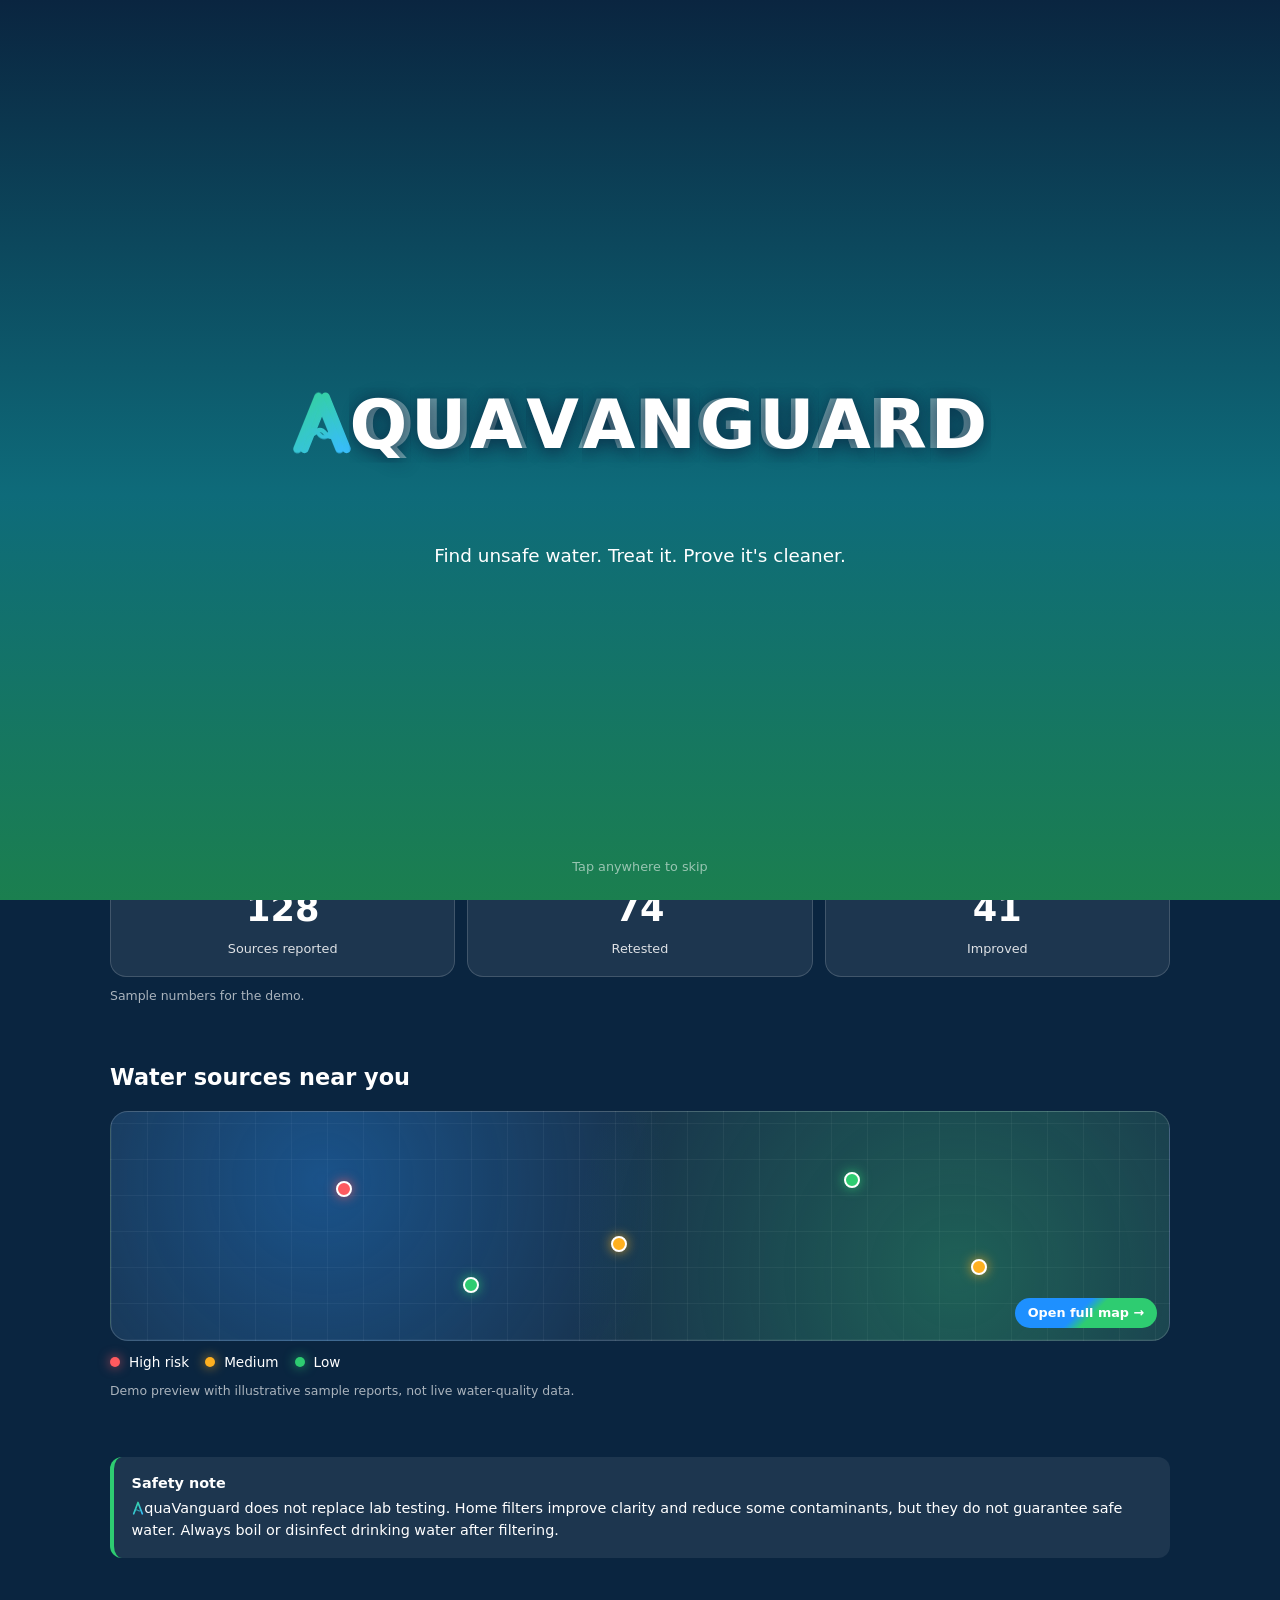
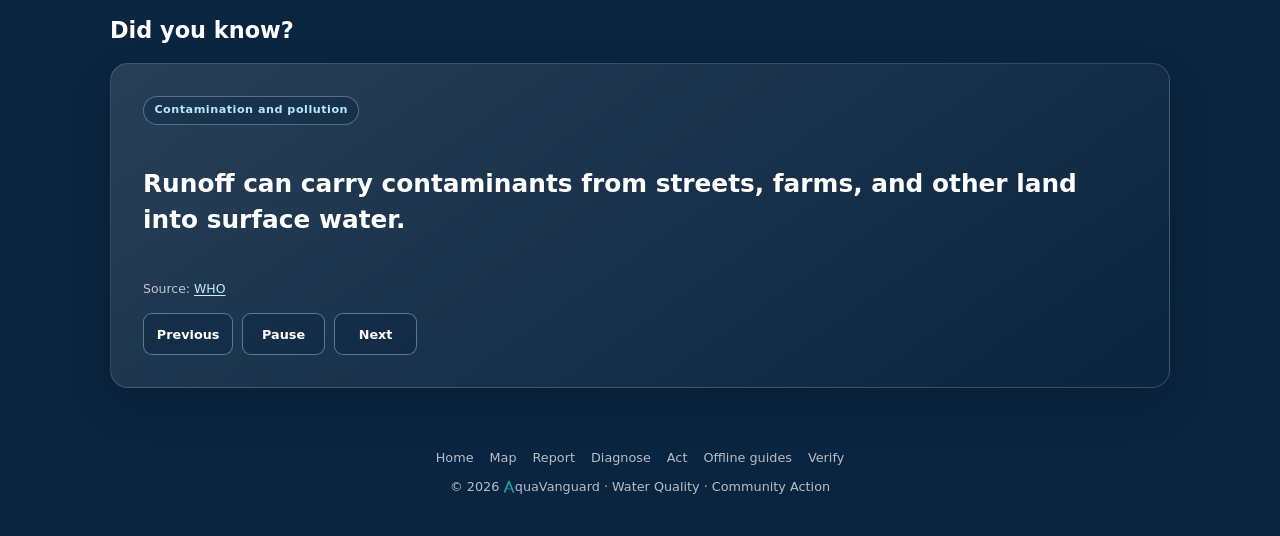
==== commit 49526917: "icons and readme" ====
--- a/index.html
+++ b/index.html
@@ -5,10 +5,12 @@
     <meta charset="UTF-8">
     <meta name="viewport" content="width=device-width, initial-scale=1">
     <title>AquaVanguard</title>
-    <meta name="theme-color" content="#0A2540">
+    <meta name="theme-color" content="#000000">
     <meta name="description"
         content="AquaVanguard helps communities find unsafe water, treat it, and prove it's cleaner.">
     <link rel="stylesheet" href="style.css">
+    <link rel="icon" type="image/svg+xml" href="icons/icon.svg">
+    <link rel="manifest" href="manifest.json">
 
     <!-- Decides BEFORE the page paints whether the 4-second intro should play.
        It is skipped on repeat visits (same session), for people who prefer
@@ -34,7 +36,9 @@
     <!-- ============ 4-SECOND INTRO (localized water reveals the brand) ============ -->
     <div id="intro" class="intro" aria-hidden="true">
         <div class="intro-stage">
-            <h1 class="intro-brand intro-brand-base" aria-hidden="true">AQUAVANGUARD</h1>
+            <h1 class="intro-brand intro-brand-base" aria-hidden="true">
+                <span class="logo-word" aria-label="AquaVanguard"><img class="logo-a" src="icons/logo-a.svg" alt="" aria-hidden="true">QUAVANGUARD</span>
+            </h1>
             <svg class="intro-current" viewBox="0 0 760 190" preserveAspectRatio="none" aria-hidden="true">
                 <defs>
                     <linearGradient id="current-body" x1="0" y1="0" x2="0.15" y2="1">
@@ -76,7 +80,7 @@
                 </g>
             </svg>
             <h1 class="intro-brand intro-brand-water" aria-label="AquaVanguard">
-                <span>A</span><span>Q</span><span>U</span><span>A</span><span>V</span><span>A</span><span>N</span><span>G</span><span>U</span><span>A</span><span>R</span><span>D</span>
+                <span><img class="logo-a" src="icons/logo-a.svg" alt="" aria-hidden="true"></span><span>Q</span><span>U</span><span>A</span><span>V</span><span>A</span><span>N</span><span>G</span><span>U</span><span>A</span><span>R</span><span>D</span>
             </h1>
         </div>
         <p class="tagline">Find unsafe water. Treat it. Prove it's cleaner.</p>
@@ -85,7 +89,7 @@
 
     <!-- ============ LANDING PAGE ============ -->
     <header class="site-header">
-        <a class="wordmark" href="index.html"><span class="a">A</span>QUAVANGUARD</a>
+        <a class="wordmark" href="index.html"><span class="logo-word" aria-label="AquaVanguard"><img class="logo-a" src="icons/logo-a.svg" alt="" aria-hidden="true">QUAVANGUARD</span></a>
         <nav class="nav" aria-label="Main">
             <a href="map.html">Map</a>
             <a href="diagnose.html">Diagnose</a>
@@ -101,7 +105,7 @@
             <p class="eyebrow">Water Quality &middot; Community Action</p>
             <h1>Find unsafe water. <span class="accent">Treat it.</span> Prove it's cleaner.</h1>
             <p class="lead">
-                AquaVanguard helps communities report polluted water sources, check the
+                <span class="logo-word" aria-label="AquaVanguard"><img class="logo-a" src="icons/logo-a.svg" alt="" aria-hidden="true">quaVanguard</span> helps communities report polluted water sources, check the
                 risk, build a low-cost filter, and confirm the water actually improved.
             </p>
             <div class="cta">
@@ -174,7 +178,7 @@
             <div class="safety">
                 <strong>Safety note</strong>
                 <p>
-                    AquaVanguard does not replace lab testing. Home filters improve
+                    <span class="logo-word" aria-label="AquaVanguard"><img class="logo-a" src="icons/logo-a.svg" alt="" aria-hidden="true">quaVanguard</span> does not replace lab testing. Home filters improve
                     clarity and reduce some contaminants, but they do not guarantee safe
                     water. Always boil or disinfect drinking water after filtering.
                 </p>
@@ -206,7 +210,7 @@
             <a href="offline-guides.html">Offline guides</a>
             <a href="community.html">Verify</a>
         </nav>
-        <p>&copy; <span id="year"></span> AquaVanguard &middot; Water Quality &middot; Community Action</p>
+        <p>&copy; <span id="year"></span> <span class="logo-word" aria-label="AquaVanguard"><img class="logo-a" src="icons/logo-a.svg" alt="" aria-hidden="true">quaVanguard</span> &middot; Water Quality &middot; Community Action</p>
     </footer>
 
     <script src="app.js"></script>
--- a/style.css
+++ b/style.css
@@ -349,6 +349,8 @@
     letter-spacing: 0.06em;
     text-decoration: none;
 }
+
+.logo-a{display:inline-block;height:0.95em;width:auto;vertical-align:-0.1em;margin-right:0.02em}
 
 .wordmark .a {
     background: var(--a-split);
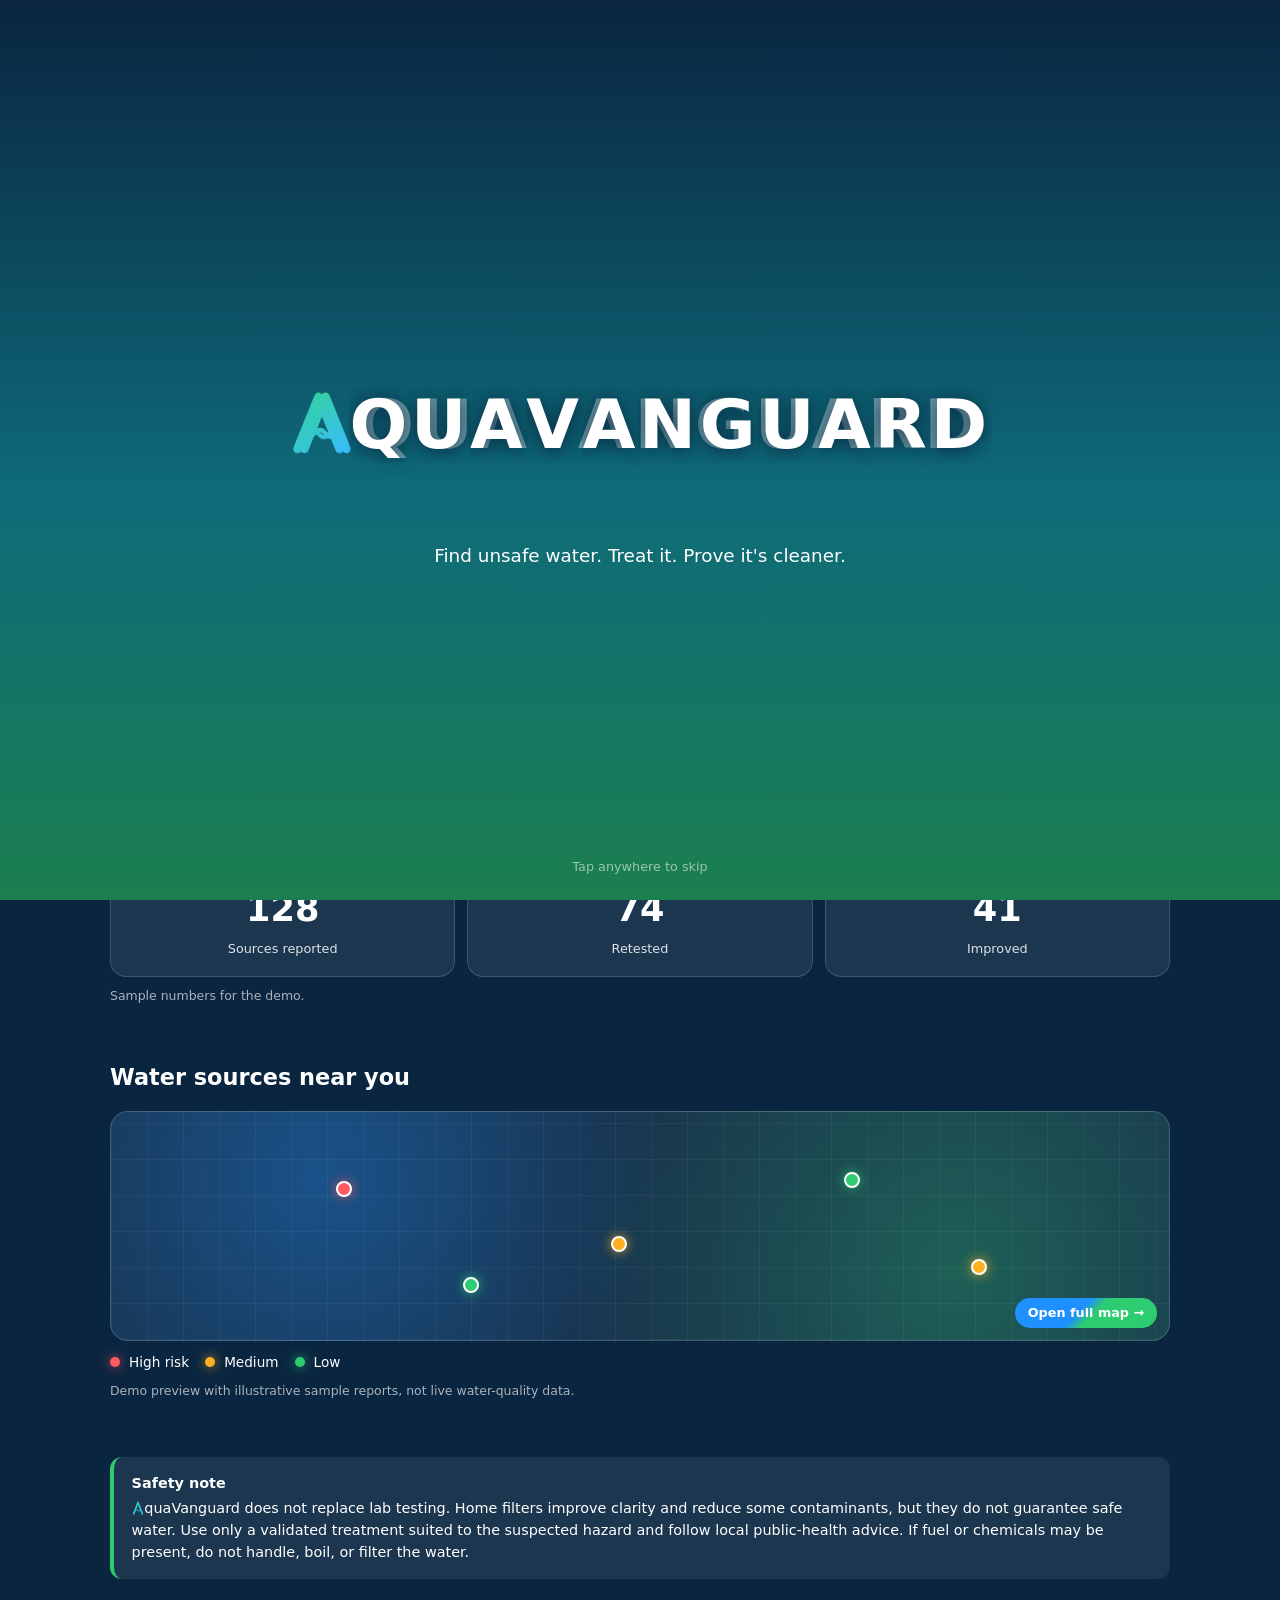
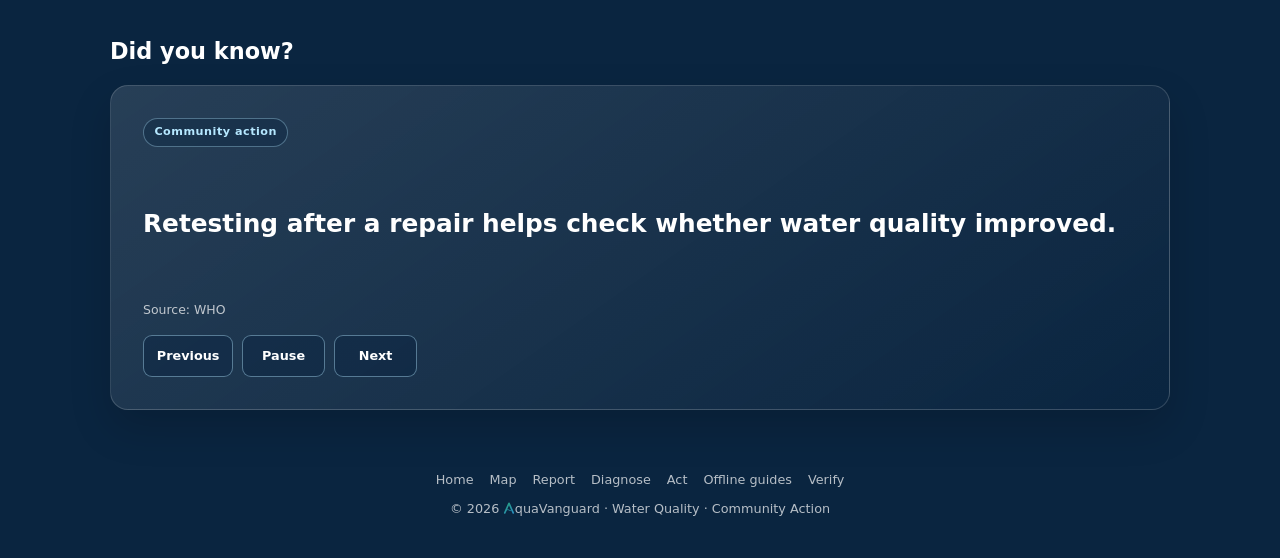
==== commit 33adb4b5: "Readme" ====
--- a/index.html
+++ b/index.html
@@ -90,7 +90,11 @@
     <!-- ============ LANDING PAGE ============ -->
     <header class="site-header">
         <a class="wordmark" href="index.html"><span class="logo-word" aria-label="AquaVanguard"><img class="logo-a" src="icons/logo-a.svg" alt="" aria-hidden="true">QUAVANGUARD</span></a>
-        <nav class="nav" aria-label="Main">
+        <button class="menu-toggle" type="button" aria-expanded="false" aria-controls="site-navigation" aria-label="Open navigation menu">
+            <span class="menu-toggle-icon" aria-hidden="true"><span></span><span></span><span></span></span>
+            <span class="menu-toggle-label">Menu</span>
+        </button>
+        <nav class="nav" id="site-navigation" aria-label="Main">
             <a href="map.html">Map</a>
             <a href="diagnose.html">Diagnose</a>
             <a href="blueprints.html">Act</a>
@@ -180,7 +184,7 @@
                 <p>
                     <span class="logo-word" aria-label="AquaVanguard"><img class="logo-a" src="icons/logo-a.svg" alt="" aria-hidden="true">quaVanguard</span> does not replace lab testing. Home filters improve
                     clarity and reduce some contaminants, but they do not guarantee safe
-                    water. Always boil or disinfect drinking water after filtering.
+                    water. Use only a validated treatment suited to the suspected hazard and follow local public-health advice. If fuel or chemicals may be present, do not handle, boil, or filter the water.
                 </p>
             </div>
         </section>
--- a/style.css
+++ b/style.css
@@ -384,6 +384,10 @@
     font-weight: 600;
 }
 
+.menu-toggle {
+    display: none;
+}
+
 main {
     max-width: 1100px;
     margin: 0 auto;
@@ -613,19 +617,86 @@
     opacity: 0.7;
 }
 
-/* Small screens: keep the header tidy, other pages are reachable from the cards */
+/* Small screens: expose the complete site navigation from every page. */
 @media (max-width: 700px) {
+    .site-header {
+        position: relative;
+        flex-wrap: wrap;
+        justify-content: space-between;
+        gap: 0.65rem;
+        padding: 0.8rem 1rem;
+    }
+
+    .menu-toggle {
+        display: inline-flex;
+        min-width: 84px;
+        min-height: 44px;
+        align-items: center;
+        justify-content: center;
+        gap: 0.5rem;
+        padding: 0.55rem 0.75rem;
+        border: 1px solid var(--card-border);
+        border-radius: 10px;
+        background: rgba(255, 255, 255, 0.08);
+        color: var(--white);
+        font: inherit;
+        font-weight: 700;
+        cursor: pointer;
+    }
+
+    .menu-toggle:focus-visible {
+        outline: 3px solid #b6e8ff;
+        outline-offset: 2px;
+    }
+
+    .menu-toggle-icon {
+        display: grid;
+        width: 1rem;
+        gap: 3px;
+    }
+
+    .menu-toggle-icon span {
+        display: block;
+        height: 2px;
+        border-radius: 2px;
+        background: currentColor;
+    }
+
+    .nav {
+        display: none;
+        width: 100%;
+        align-items: stretch;
+        flex-direction: column;
+        gap: 0.25rem;
+        padding: 0.55rem;
+        border: 1px solid var(--card-border);
+        border-radius: 12px;
+        background: rgba(6, 30, 48, 0.97);
+        box-shadow: 0 12px 28px rgba(0, 0, 0, 0.22);
+    }
+
+    .nav.is-open {
+        display: flex;
+    }
+
+    .nav a,
     .nav a:not(.nav-cta):not(.nav-offline) {
-        display: none;
-    }
-
-    .site-header {
-        flex-wrap: wrap;
-    }
-
-    .nav {
-        flex-wrap: wrap;
-        gap: 0.6rem;
+        display: flex;
+        min-height: 44px;
+        align-items: center;
+        padding: 0.55rem 0.75rem;
+        border-radius: 8px;
+    }
+
+    .nav a:hover,
+    .nav a:focus-visible {
+        background: rgba(255, 255, 255, 0.1);
+    }
+
+    .nav .nav-cta {
+        justify-content: center;
+        margin-top: 0.2rem;
+        border-radius: 8px;
     }
 
     .nav-offline {
@@ -1774,6 +1845,186 @@
 
     .state-picker {
         grid-template-columns: minmax(0, 1fr);
+    }
+}
+
+@media (max-width: 700px) {
+    img,
+    video,
+    iframe,
+    canvas,
+    svg {
+        max-width: 100%;
+    }
+
+    main,
+    .site-footer,
+    .page,
+    .page main,
+    .act-app,
+    .report-app,
+    .verify-app,
+    .water-map-app,
+    .offline-directory,
+    .offline-guide-content {
+        min-width: 0;
+        max-width: 100%;
+    }
+
+    p,
+    li,
+    h1,
+    h2,
+    h3,
+    dd,
+    a,
+    button,
+    label {
+        overflow-wrap: anywhere;
+    }
+
+    button,
+    input,
+    select,
+    textarea {
+        font-size: 1rem;
+    }
+
+    button {
+        min-height: 44px;
+    }
+
+    .btn,
+    .report-form-actions .btn,
+    .verify-form > .btn,
+    .test-record-actions .btn,
+    .act-video-library-actions .btn {
+        display: inline-flex;
+        min-height: 44px;
+        align-items: center;
+        justify-content: center;
+    }
+
+    .map-filter {
+        min-height: 44px;
+    }
+
+    .report-form input:not([type="checkbox"]):not([type="radio"]),
+    .report-form select,
+    .report-form textarea,
+    .verify-form input:not([type="checkbox"]):not([type="radio"]),
+    .verify-form select,
+    .verify-form textarea,
+    .test-record-form input,
+    .test-record-form select,
+    .act-budget-items input,
+    .offline-calculator-fields input,
+    #act-video-search {
+        width: 100%;
+        min-height: 44px;
+    }
+
+    .stats,
+    .act-options,
+    .report-status-options,
+    .report-observation-options,
+    .verify-form,
+    .verify-comparison,
+    .verify-progress,
+    .act-budget-items,
+    .offline-calculator-fields {
+        grid-template-columns: minmax(0, 1fr);
+    }
+
+    .report-status-option,
+    .report-observation-options label {
+        min-height: 52px;
+    }
+
+    .report-status-option input,
+    .report-observation-options input,
+    .verify-confirmation input {
+        width: 1.35rem;
+        height: 1.35rem;
+        min-width: 1.35rem;
+        min-height: 1.35rem;
+    }
+
+    .verify-confirmation {
+        align-items: flex-start;
+    }
+
+    .map-sidebar {
+        grid-template-columns: minmax(0, 1fr);
+    }
+
+    .source-map.leaflet-touch .leaflet-control-zoom a {
+        width: 44px;
+        height: 44px;
+        line-height: 42px;
+    }
+
+    .source-list-button,
+    .state-option,
+    .offline-size-option,
+    .offline-card-link {
+        min-height: 44px;
+    }
+
+    .source-list-name {
+        overflow: visible;
+        overflow-wrap: anywhere;
+        text-overflow: clip;
+        white-space: normal;
+    }
+
+    .diagnose-option input {
+        width: 1.25rem;
+        height: 1.25rem;
+    }
+
+    .detail-fields div {
+        grid-template-columns: minmax(5.5rem, 0.65fr) minmax(0, 1.35fr);
+    }
+
+    .detail-action,
+    .act-video-actions a {
+        display: inline-flex;
+        min-height: 44px;
+        align-items: center;
+    }
+
+    .act-picture-guide summary {
+        display: flex;
+        min-height: 44px;
+        align-items: center;
+    }
+
+    .act-video-dialog {
+        width: calc(100vw - 1rem);
+        max-height: calc(100vh - 1rem);
+        border-radius: 12px;
+    }
+
+    .act-video-dialog-header {
+        align-items: center;
+        padding: 0.75rem;
+    }
+
+    .act-video-dialog-close {
+        width: 44px;
+        height: 44px;
+    }
+
+    .footer-nav {
+        gap: 0.35rem;
+    }
+
+    .footer-nav a {
+        display: inline-flex;
+        min-height: 44px;
+        align-items: center;
+        padding: 0.5rem 0.35rem;
     }
 }
 
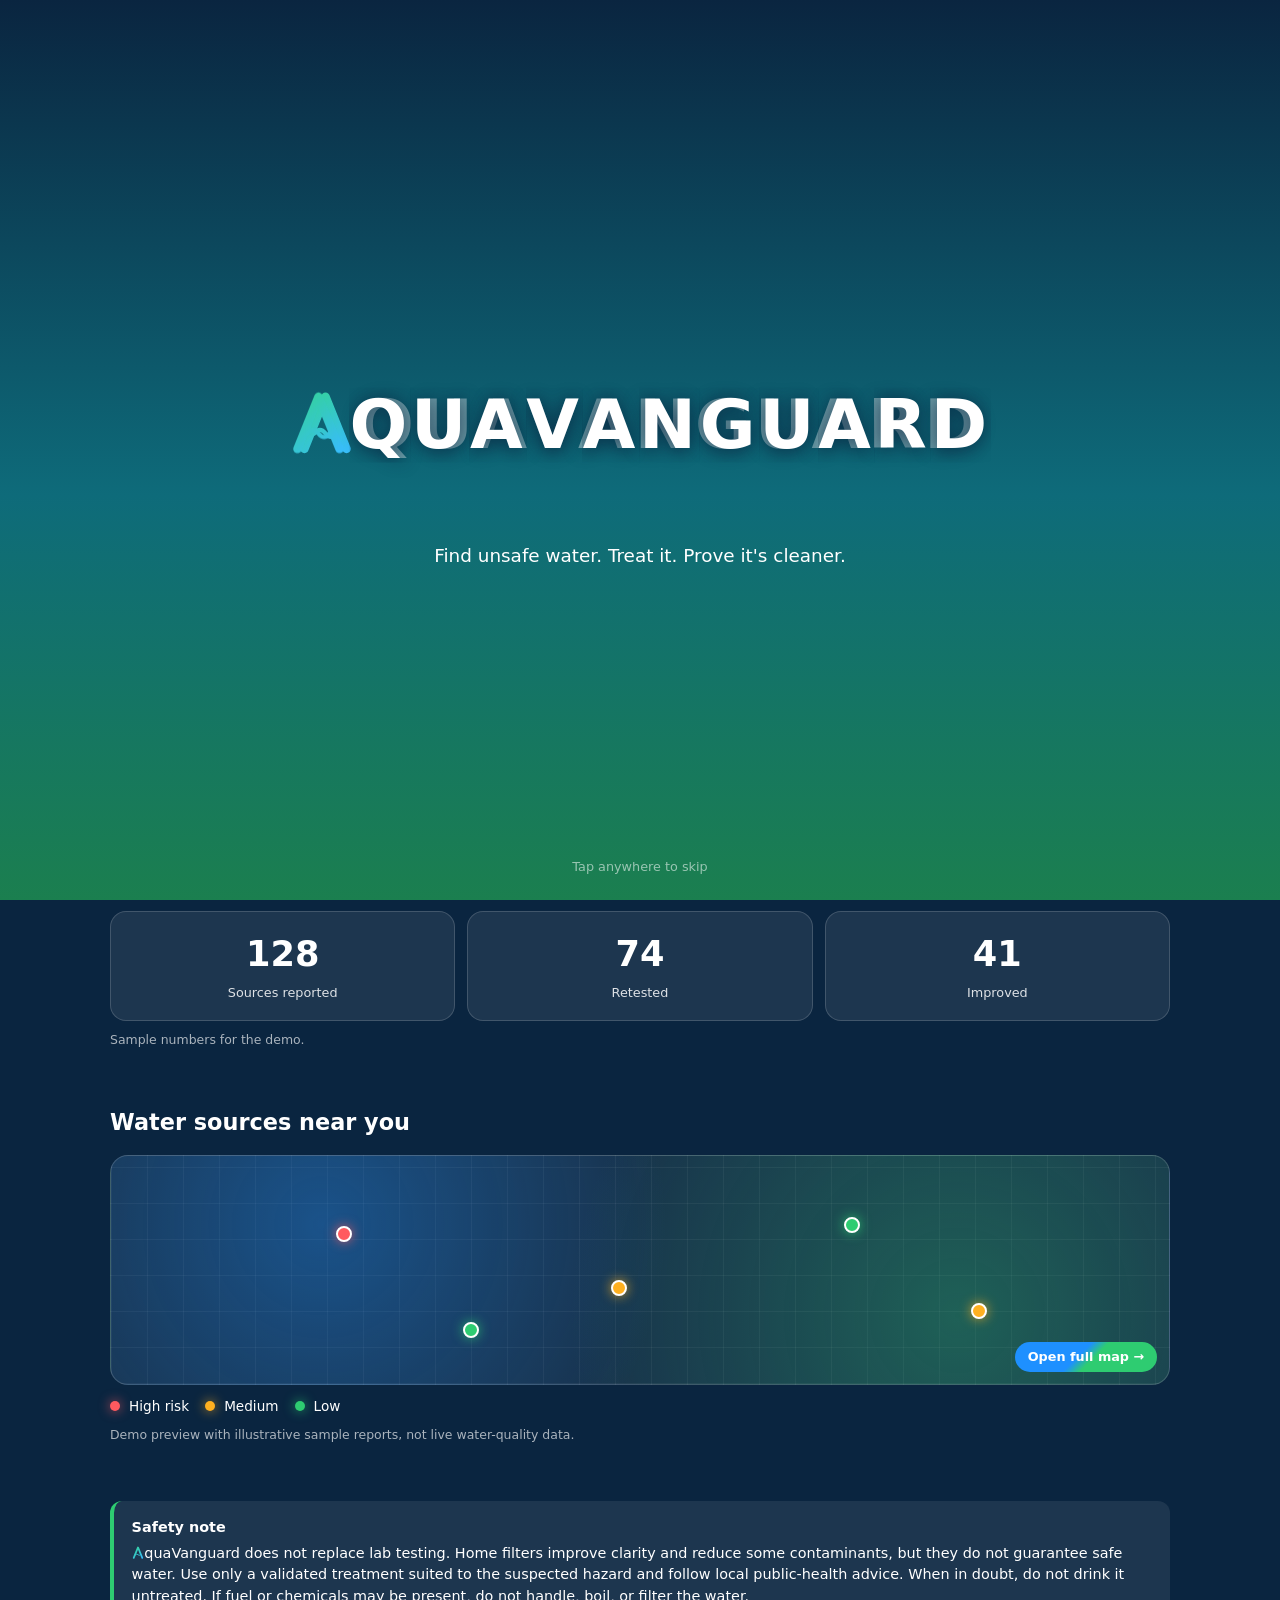
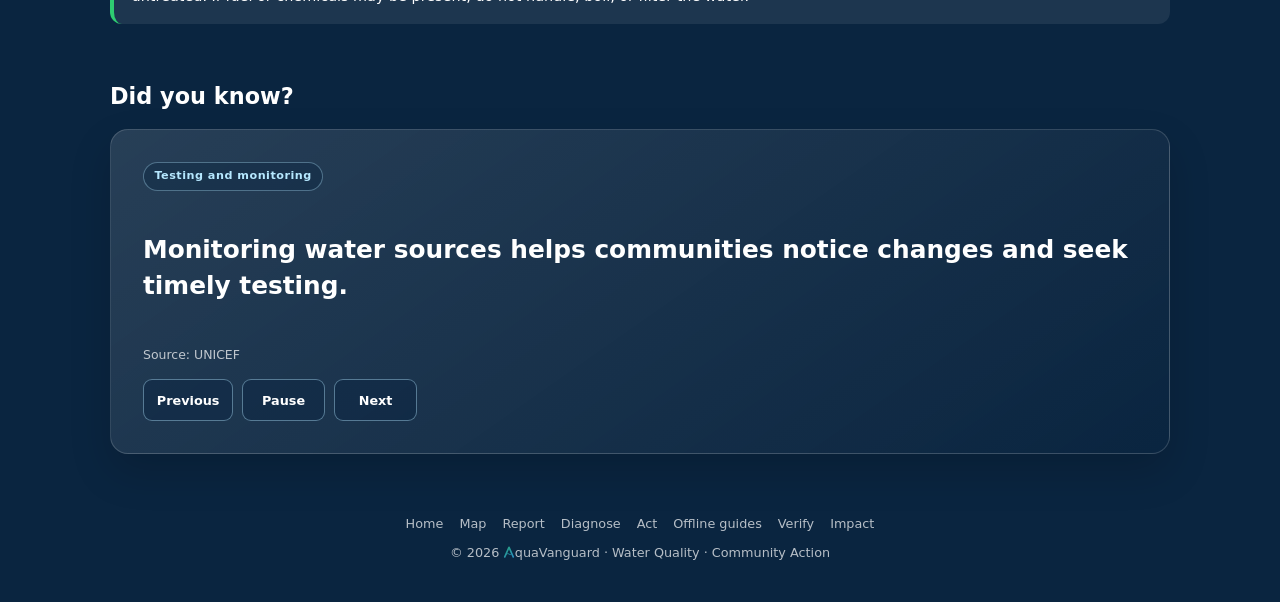
==== commit c753ed84: "impact" ====
--- a/index.html
+++ b/index.html
@@ -100,6 +100,16 @@
             <a href="blueprints.html">Act</a>
             <a class="nav-offline" href="offline-guides.html">Offline guides</a>
             <a href="community.html">Verify</a>
+            <a href="impact.html">Impact</a>
+            <div class="language-switcher">
+                <label for="site-language">Language</label>
+                <select id="site-language" name="language" aria-label="Language">
+                    <option value="en">English</option>
+                    <option value="yo">Yorùbá</option>
+                    <option value="pcm">Pidgin</option>
+                </select>
+                <small class="language-review-note">Translations are being reviewed by native speakers.</small>
+            </div>
             <a class="nav-cta" href="report.html">Report</a>
         </nav>
     </header>
@@ -184,7 +194,7 @@
                 <p>
                     <span class="logo-word" aria-label="AquaVanguard"><img class="logo-a" src="icons/logo-a.svg" alt="" aria-hidden="true">quaVanguard</span> does not replace lab testing. Home filters improve
                     clarity and reduce some contaminants, but they do not guarantee safe
-                    water. Use only a validated treatment suited to the suspected hazard and follow local public-health advice. If fuel or chemicals may be present, do not handle, boil, or filter the water.
+                    water. Use only a validated treatment suited to the suspected hazard and follow local public-health advice. <span data-i18n="whenInDoubt">When in doubt, do not drink it untreated.</span> If fuel or chemicals may be present, do not handle, boil, or filter the water.
                 </p>
             </div>
         </section>
@@ -213,10 +223,12 @@
             <a href="blueprints.html">Act</a>
             <a href="offline-guides.html">Offline guides</a>
             <a href="community.html">Verify</a>
+            <a href="impact.html">Impact</a>
         </nav>
         <p>&copy; <span id="year"></span> <span class="logo-word" aria-label="AquaVanguard"><img class="logo-a" src="icons/logo-a.svg" alt="" aria-hidden="true">quaVanguard</span> &middot; Water Quality &middot; Community Action</p>
     </footer>
 
+    <script src="i18n.js"></script>
     <script src="app.js"></script>
 </body>
 
--- a/style.css
+++ b/style.css
@@ -382,6 +382,50 @@
     border-radius: 999px;
     background: var(--a-split);
     font-weight: 600;
+}
+
+.language-switcher {
+    display: grid;
+    flex: 0 0 auto;
+    gap: 0.15rem;
+    max-width: 10rem;
+    font-size: 0.72rem;
+    line-height: 1.25;
+}
+
+.language-switcher label {
+    color: rgba(255, 255, 255, 0.86);
+    font-weight: 700;
+}
+
+.language-switcher select {
+    width: 100%;
+    min-height: 36px;
+    padding: 0.3rem 0.5rem;
+    border: 1px solid var(--card-border);
+    border-radius: 8px;
+    background: #0a2540;
+    color: var(--white);
+    font: inherit;
+}
+
+.language-switcher option {
+    background: #fff;
+    color: #142b3b;
+}
+
+.language-review-note {
+    color: rgba(255, 255, 255, 0.68);
+    font-size: 0.62rem;
+}
+
+.offline-guide-translation-tip {
+    margin: 0.65rem 0;
+    padding: 0.65rem 0.8rem;
+    border-left: 3px solid #b6e8ff;
+    border-radius: 0 8px 8px 0;
+    background: rgba(255, 255, 255, 0.08);
+    font-size: 0.88rem;
 }
 
 .menu-toggle {
@@ -699,6 +743,16 @@
         border-radius: 8px;
     }
 
+    .nav .language-switcher {
+        width: 100%;
+        max-width: none;
+        padding: 0.45rem 0.75rem 0.2rem;
+    }
+
+    .nav .language-switcher select {
+        min-height: 44px;
+    }
+
     .nav-offline {
         font-size: 0.82rem;
     }
@@ -816,6 +870,67 @@
 .coming-soon strong {
     display: block;
     margin-bottom: 0.25rem;
+}
+
+.impact-grid {
+    display: grid;
+    grid-template-columns: repeat(auto-fit, minmax(min(100%, 280px), 1fr));
+    gap: 1rem;
+    padding: 1.25rem 0 2rem;
+}
+
+.impact-card {
+    padding: 1.1rem;
+    border: 1px solid var(--card-border);
+    border-radius: 16px;
+    background: var(--card);
+    backdrop-filter: blur(6px);
+}
+
+.impact-card h2 {
+    margin-bottom: 0.55rem;
+    font-size: 1.15rem;
+}
+
+.impact-card p,
+.impact-card li {
+    font-size: 0.9rem;
+    line-height: 1.55;
+}
+
+.impact-card ul,
+.impact-flow {
+    display: grid;
+    gap: 0.4rem;
+    padding-left: 1.2rem;
+}
+
+.impact-placeholder {
+    margin-top: 0.75rem;
+    font-weight: 700;
+}
+
+.impact-flow a {
+    font-weight: 700;
+}
+
+.impact-pilot {
+    border-style: dashed;
+}
+
+.impact-pilot .step-tag {
+    margin-bottom: 0.65rem;
+}
+
+.impact-pilot blockquote {
+    margin: 0.75rem 0;
+    padding-left: 0.8rem;
+    border-left: 3px solid var(--card-border);
+    font-style: italic;
+}
+
+.impact-difference {
+    grid-column: 1 / -1;
 }
 
 .page-nav {
@@ -980,11 +1095,6 @@
     font-size: 0.95rem;
 }
 
-.diagnose-result .diagnose-result-method {
-    color: rgba(255, 255, 255, 0.74);
-    font-size: 0.82rem;
-}
-
 .diagnose-result .diagnose-result-reasons {
     margin-top: 0.4rem;
 }
@@ -1008,8 +1118,18 @@
     font-size: 0.8rem;
 }
 
+.diagnose-result .diagnose-result-screening-note {
+    margin-top: 0.65rem;
+    font-size: 0.8rem;
+}
+
 .diagnose-result-links {
     margin-top: 0.85rem;
+}
+
+.diagnose-result-links .btn {
+    max-width: 100%;
+    overflow-wrap: anywhere;
 }
 
 .diagnose-safety {
@@ -1484,6 +1604,12 @@
 
 .map-demo-note strong {
     color: #ffcf70;
+}
+
+.map-level-legend {
+    margin: -0.5rem 0 1.1rem;
+    color: rgba(255, 255, 255, 0.82);
+    font-size: 0.82rem;
 }
 
 .map-toolbar {
@@ -1703,6 +1829,19 @@
     font-weight: 600;
 }
 
+.detail-follow-up-reasons {
+    margin-top: 0.75rem;
+    font-size: 0.82rem;
+}
+
+.detail-follow-up-reasons ul {
+    display: grid;
+    gap: 0.25rem;
+    margin-top: 0.25rem;
+    padding-left: 1.2rem;
+    color: rgba(255, 255, 255, 0.82);
+}
+
 .source-detail .detail-observation {
     margin-top: 0.8rem;
     padding-top: 0.75rem;
@@ -1764,6 +1903,136 @@
 .source-list-area {
     color: rgba(255, 255, 255, 0.65);
     font-size: 0.73rem;
+}
+
+.source-list-trust,
+.report-trust-label {
+    color: #ffda92;
+    font-size: 0.72rem;
+    overflow-wrap: anywhere;
+}
+
+.report-list {
+    display: grid;
+    gap: 0.45rem;
+    list-style: none;
+}
+
+.report-list li {
+    display: grid;
+    gap: 0.15rem;
+    padding: 0.65rem;
+    border: 1px solid var(--card-border);
+    border-radius: 9px;
+    background: rgba(10, 37, 64, 0.26);
+    font-size: 0.82rem;
+    overflow-wrap: anywhere;
+}
+
+.detail-trust-ladder {
+    display: grid;
+    gap: 0.3rem;
+    margin: 0.6rem 0;
+    padding: 0.7rem;
+    border: 1px solid var(--card-border);
+    border-radius: 10px;
+    background: rgba(10, 37, 64, 0.26);
+    font-size: 0.8rem;
+}
+
+.detail-trust-ladder p {
+    color: rgba(255, 255, 255, 0.68);
+    font-size: 0.74rem;
+}
+
+.detail-timeline {
+    margin: 0.75rem 0;
+}
+
+.detail-timeline h3 {
+    margin-bottom: 0.45rem;
+    font-size: 0.88rem;
+}
+
+.status-timeline {
+    display: grid;
+    grid-template-columns: repeat(4, minmax(0, 1fr));
+    gap: 0.35rem;
+    list-style: none;
+}
+
+.status-timeline li {
+    position: relative;
+    padding-top: 1.1rem;
+    color: rgba(255, 255, 255, 0.58);
+    font-size: 0.67rem;
+    line-height: 1.25;
+}
+
+.status-timeline li::before {
+    position: absolute;
+    top: 0;
+    left: 0;
+    width: 0.7rem;
+    height: 0.7rem;
+    border: 2px solid rgba(255, 255, 255, 0.4);
+    border-radius: 50%;
+    background: var(--navy);
+    content: "";
+}
+
+.status-timeline li:not(:last-child)::after {
+    position: absolute;
+    top: 0.31rem;
+    left: 0.95rem;
+    width: calc(100% - 1rem);
+    height: 2px;
+    background: rgba(255, 255, 255, 0.25);
+    content: "";
+}
+
+.status-timeline li.is-complete {
+    color: #d7ffe9;
+}
+
+.status-timeline li.is-complete::before {
+    border-color: #2ecc71;
+    background: #2ecc71;
+}
+
+.status-timeline li.is-complete:not(:last-child)::after {
+    background: #2ecc71;
+}
+
+.detail-stage-actions {
+    display: flex;
+    flex-wrap: wrap;
+    gap: 0.4rem;
+}
+
+.detail-stage-actions .detail-action {
+    min-height: 40px;
+    margin-top: 0.5rem;
+}
+
+.detail-handoff-actions {
+    display: flex;
+    flex-wrap: wrap;
+    gap: 0.4rem;
+}
+
+.detail-handoff-actions .detail-action {
+    min-height: 40px;
+    margin-top: 0.5rem;
+}
+
+.detail-handoff-actions .detail-action:disabled {
+    cursor: not-allowed;
+    opacity: 0.55;
+}
+
+.print-report {
+    display: none;
 }
 
 .state-picker {
@@ -2608,6 +2877,93 @@
     outline-offset: 3px;
 }
 
+@page map-report-page {
+    size: A4 portrait;
+    margin: 10mm;
+}
+
+@media print {
+    .map-page > * {
+        display: none !important;
+    }
+
+    .map-page > #print-report {
+        display: block !important;
+    }
+
+    .map-page .print-report {
+        page: map-report-page;
+        width: 100%;
+        margin: 0;
+        padding: 0;
+        color: #142b3b;
+        font: 9pt/1.3 Arial, sans-serif;
+    }
+
+    .map-page .print-report h1 {
+        margin: 0 0 3mm;
+        color: #142b3b;
+        font-size: 20pt;
+    }
+
+    .map-page .print-report h2 {
+        margin: 0 0 3mm;
+        color: #142b3b;
+        font-size: 15pt;
+    }
+
+    .map-page .print-report h3 {
+        margin: 3mm 0 1mm;
+        color: #142b3b;
+        font-size: 10pt;
+    }
+
+    .map-page .print-report p,
+    .map-page .print-report li,
+    .map-page .print-report dd {
+        color: #142b3b;
+        overflow-wrap: anywhere;
+    }
+
+    .map-page .print-report-fields {
+        display: grid;
+        grid-template-columns: repeat(2, minmax(0, 1fr));
+        gap: 1mm 5mm;
+        margin: 0 0 2mm;
+    }
+
+    .map-page .print-report-fields div {
+        display: grid;
+        grid-template-columns: 30mm minmax(0, 1fr);
+        gap: 2mm;
+    }
+
+    .map-page .print-report-fields dt {
+        font-weight: 700;
+    }
+
+    .map-page .print-report-fields dd {
+        margin: 0;
+    }
+
+    .map-page .print-report section {
+        break-inside: avoid;
+    }
+
+    .map-page .print-report ul,
+    .map-page .print-timeline {
+        margin: 0;
+        padding-left: 5mm;
+    }
+
+    .map-page .print-disclaimer {
+        margin-top: 4mm;
+        padding-top: 2mm;
+        border-top: 1px solid #8799a3;
+        font-weight: 700;
+    }
+}
+
 @media print {
     .act-video-dialog {
         display: none !important;
@@ -2862,7 +3218,7 @@
 
 .verify-progress {
     display: grid;
-    grid-template-columns: repeat(3, minmax(0, 1fr));
+    grid-template-columns: repeat(auto-fit, minmax(120px, 1fr));
     gap: 0.6rem;
 }
 
@@ -2967,6 +3323,101 @@
     font-size: 0.8rem;
 }
 
+.verify-review-note {
+    margin-top: -0.5rem;
+    color: rgba(255, 255, 255, 0.76);
+    font-size: 0.8rem;
+}
+
+.verify-trust-explainer {
+    display: grid;
+    gap: 0.5rem;
+    padding: 0.9rem;
+    border: 1px solid var(--card-border);
+    border-radius: 12px;
+    background: var(--card);
+}
+
+.verify-trust-explainer h2 {
+    font-size: 1rem;
+}
+
+.verify-trust-explainer ol {
+    display: grid;
+    gap: 0.35rem;
+    padding-left: 1.2rem;
+    color: rgba(255, 255, 255, 0.82);
+    font-size: 0.8rem;
+}
+
+.verify-result {
+    display: grid;
+    gap: 0.65rem;
+    padding: 1rem;
+    border: 1px solid var(--card-border);
+    border-radius: 14px;
+    background: var(--card);
+}
+
+.verify-result h2 {
+    font-size: 1.1rem;
+}
+
+.verify-result > p,
+.verify-history-card p {
+    overflow-wrap: anywhere;
+}
+
+.verify-result-readings {
+    display: grid;
+    grid-template-columns: repeat(3, minmax(0, 1fr));
+    gap: 0.55rem;
+}
+
+.verify-result-readings div {
+    min-width: 0;
+    padding: 0.65rem;
+    border: 1px solid var(--card-border);
+    border-radius: 9px;
+    background: rgba(10, 37, 64, 0.26);
+}
+
+.verify-result-readings dt {
+    color: rgba(255, 255, 255, 0.68);
+    font-size: 0.75rem;
+}
+
+.verify-result-readings dd {
+    margin: 0.2rem 0 0;
+    overflow-wrap: anywhere;
+    font-weight: 650;
+}
+
+.verify-pending-badge {
+    display: inline-flex;
+    justify-self: start;
+    padding: 0.3rem 0.65rem;
+    border: 1px solid rgba(255, 176, 32, 0.62);
+    border-radius: 999px;
+    background: rgba(255, 176, 32, 0.12);
+    color: #ffda92;
+    font-size: 0.8rem;
+    font-weight: 700;
+}
+
+.verify-result .verify-pending-note,
+.verify-history-card .verify-pending-note {
+    color: #ffda92;
+    font-size: 0.8rem;
+    font-weight: 650;
+}
+
+.verify-result .verify-result-disclaimer,
+.verify-history-card .verify-result-disclaimer {
+    color: rgba(255, 255, 255, 0.74);
+    font-size: 0.78rem;
+}
+
 .act-matched-blueprint {
     display: grid;
     gap: 0.85rem;
@@ -3071,6 +3522,10 @@
 
     .verify-progress span {
         font-size: 0.68rem;
+    }
+
+    .verify-result-readings {
+        grid-template-columns: minmax(0, 1fr);
     }
 
     .report-map {
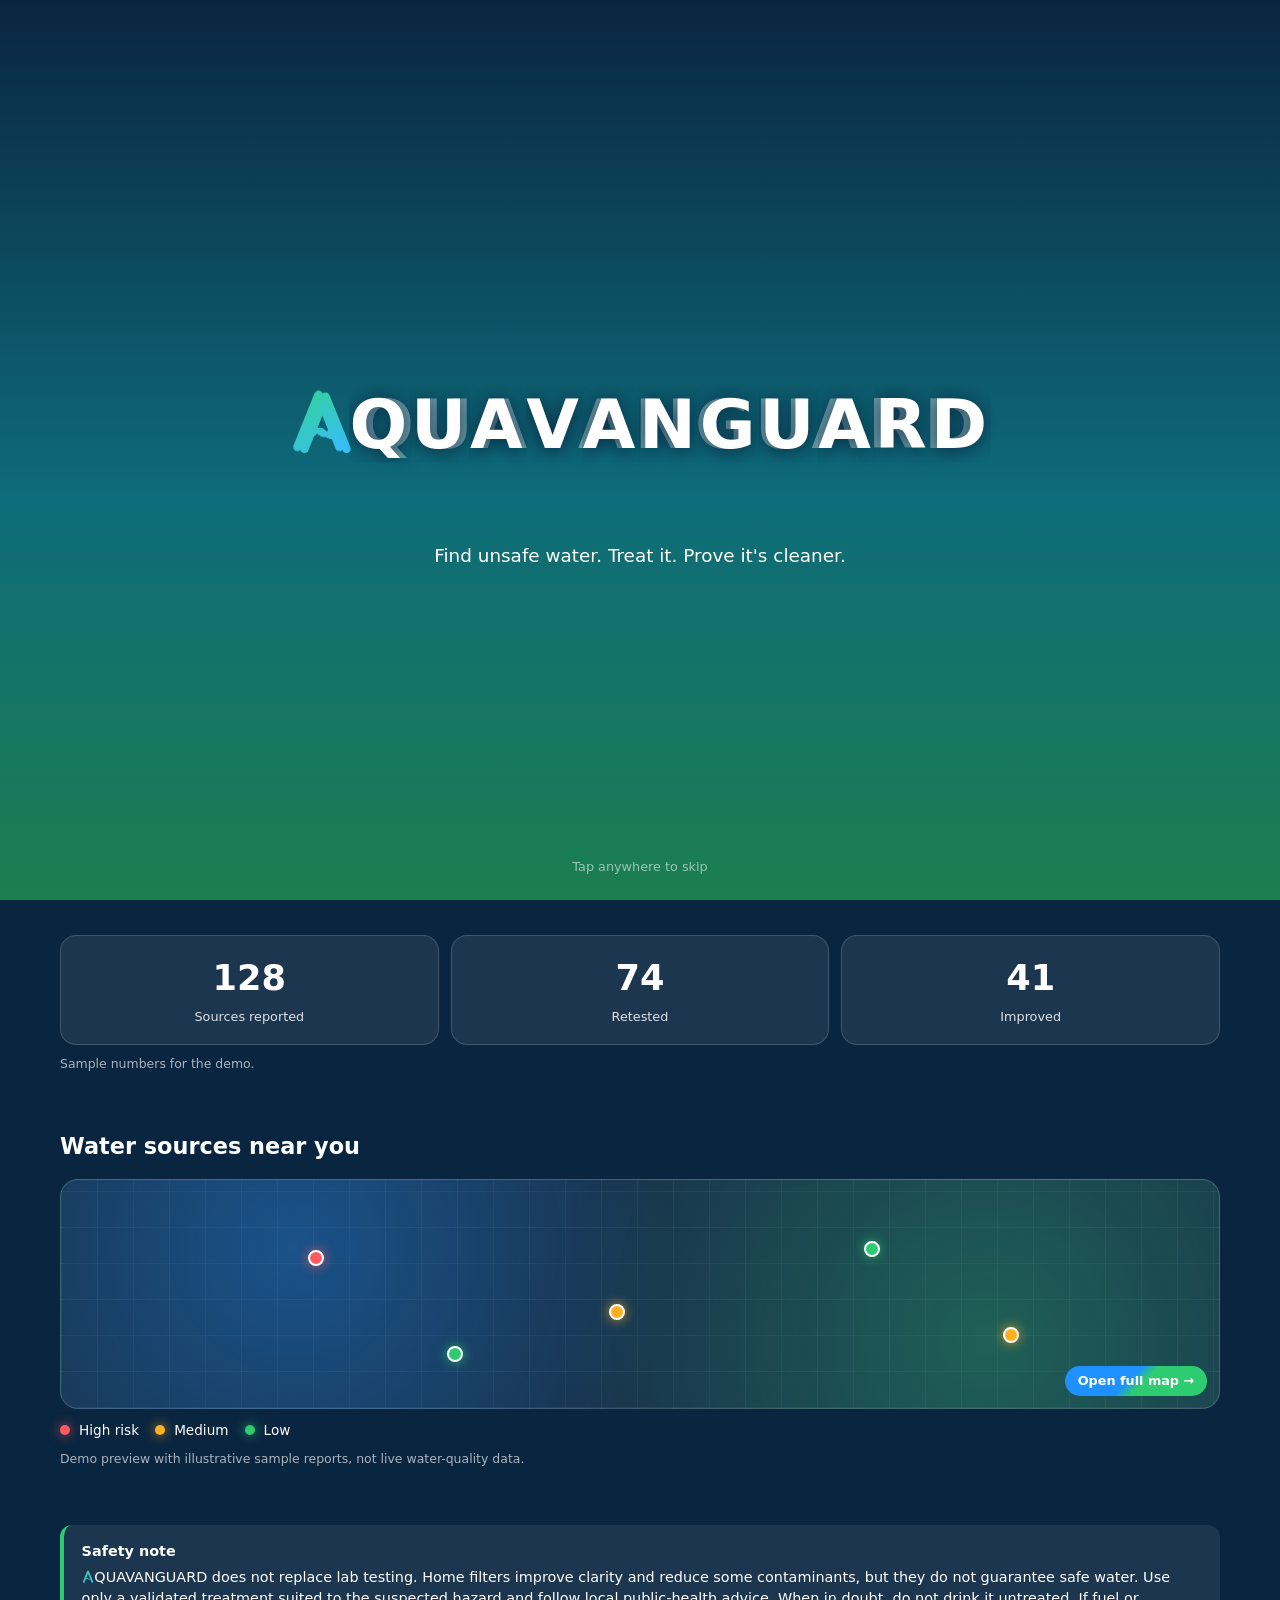
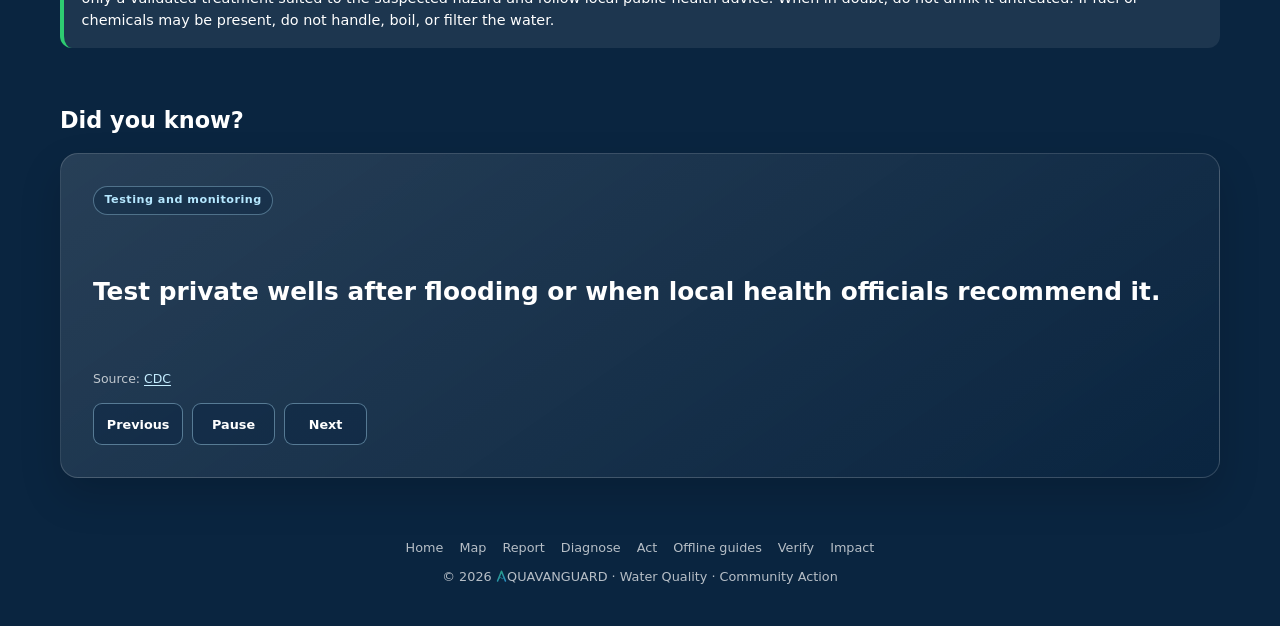
==== commit 75b8393c: "Search bar" ====
--- a/index.html
+++ b/index.html
@@ -3,11 +3,11 @@
 
 <head>
     <meta charset="UTF-8">
-    <meta name="viewport" content="width=device-width, initial-scale=1">
+    <meta name="viewport" content="width=device-width, initial-scale=1.0">>>>>>
     <title>AquaVanguard</title>
-    <meta name="theme-color" content="#000000">
+    <meta name="theme-color" content="AquaVanguard helps communities find unsafe water, treat it, and prove it is cleaner.">
     <meta name="description"
-        content="AquaVanguard helps communities find unsafe water, treat it, and prove it's cleaner.">
+        content="AquaVanguard helps communities find unsafe water, treat it, and prove it is cleaner.">
     <link rel="stylesheet" href="style.css">
     <link rel="icon" type="image/svg+xml" href="icons/icon.svg">
     <link rel="manifest" href="manifest.json">
@@ -29,6 +29,21 @@
             }
         })();
     </script>
+
+    <style id="mobile-responsive-fix">
+        @media screen and (max-width: 820px) {
+            html, body { width: 100% !important; max-width: 100vw !important; overflow-x: hidden !important; font-size: 16px !important; }
+            .grid, .cards, .steps, .stats, .map-layout, .split, .row, .impact-grid, .offline-directory-grid {
+                display: flex !important;
+                flex-direction: column !important;
+                width: 100% !important;
+                grid-template-columns: 1fr !important;
+            }
+            .site-header { flex-wrap: wrap !important; gap: 10px !important; }
+            .nav a { font-size: 14px !important; padding: 10px !important; }
+            .source-map, .report-map { height: 350px !important; }
+        }
+    </style>
 </head>
 
 <body>
@@ -79,7 +94,7 @@
                     </g>
                 </g>
             </svg>
-            <h1 class="intro-brand intro-brand-water" aria-label="AquaVanguard">
+            <h1 class="intro-brand intro-brand-water" aria-label="AquaVanguard"
                 <span><img class="logo-a" src="icons/logo-a.svg" alt="" aria-hidden="true"></span><span>Q</span><span>U</span><span>A</span><span>V</span><span>A</span><span>N</span><span>G</span><span>U</span><span>A</span><span>R</span><span>D</span>
             </h1>
         </div>
@@ -119,7 +134,7 @@
             <p class="eyebrow">Water Quality &middot; Community Action</p>
             <h1>Find unsafe water. <span class="accent">Treat it.</span> Prove it's cleaner.</h1>
             <p class="lead">
-                <span class="logo-word" aria-label="AquaVanguard"><img class="logo-a" src="icons/logo-a.svg" alt="" aria-hidden="true">quaVanguard</span> helps communities report polluted water sources, check the
+                <span class="logo-word" aria-label="AquaVanguard"><img class="logo-a" src="icons/logo-a.svg" alt="" aria-hidden="true">QUAVANGUARD</span> helps communities report polluted water sources, check the
                 risk, build a low-cost filter, and confirm the water actually improved.
             </p>
             <div class="cta">
@@ -192,7 +207,7 @@
             <div class="safety">
                 <strong>Safety note</strong>
                 <p>
-                    <span class="logo-word" aria-label="AquaVanguard"><img class="logo-a" src="icons/logo-a.svg" alt="" aria-hidden="true">quaVanguard</span> does not replace lab testing. Home filters improve
+                    <span class="logo-word" aria-label="AquaVanguard"><img class="logo-a" src="icons/logo-a.svg" alt="" aria-hidden="true">QUAVANGUARD</span> does not replace lab testing. Home filters improve
                     clarity and reduce some contaminants, but they do not guarantee safe
                     water. Use only a validated treatment suited to the suspected hazard and follow local public-health advice. <span data-i18n="whenInDoubt">When in doubt, do not drink it untreated.</span> If fuel or chemicals may be present, do not handle, boil, or filter the water.
                 </p>
@@ -225,11 +240,24 @@
             <a href="community.html">Verify</a>
             <a href="impact.html">Impact</a>
         </nav>
-        <p>&copy; <span id="year"></span> <span class="logo-word" aria-label="AquaVanguard"><img class="logo-a" src="icons/logo-a.svg" alt="" aria-hidden="true">quaVanguard</span> &middot; Water Quality &middot; Community Action</p>
+        <p>&copy; <span id="year"></span> <span class="logo-word" aria-label="AquaVanguard"><img class="logo-a" src="icons/logo-a.svg" alt="" aria-hidden="true">QUAVANGUARD</span> &middot; Water Quality &middot; Community Action</p>
     </footer>
 
     <script src="i18n.js"></script>
     <script src="app.js"></script>
 </body>
 
-</html>+</html>
+
+
+
+
+
+
+
+
+
+
+
+
+
--- a/style.css
+++ b/style.css
@@ -338,7 +338,7 @@
     align-items: center;
     justify-content: space-between;
     gap: 1rem;
-    max-width: 1100px;
+    max-width: 100%; max-width: 1200px;
     margin: 0 auto;
     padding: 1rem 1.25rem;
 }
@@ -433,7 +433,7 @@
 }
 
 main {
-    max-width: 1100px;
+    max-width: 100%; max-width: 1200px;
     margin: 0 auto;
     padding: 0 1.25rem;
 }
@@ -3213,7 +3213,7 @@
 
 .verify-page main,
 .report-page main {
-    max-width: 900px;
+    max-width: 100%; max-width: 1200px;
 }
 
 .verify-progress {
@@ -4310,4 +4310,78 @@
     .offline-guide-photo img {
         max-height: 280px;
     }
-}+}
+
+
+/* --- Mobile Responsiveness --- */
+@media (max-width: 768px) {
+    /* Stack Grids */
+    .map-layout {
+        display: flex;
+        flex-direction: column !important;
+    }
+    .map-canvas-wrap {
+        width: 100% !important;
+    }
+    .map-sidebar {
+        width: 100% !important;
+    }
+
+    /* Map Fixes */
+    .source-map, .report-map {
+        height: 400px !important;
+    }
+
+    /* Navigation */
+    .site-header {
+        flex-wrap: wrap;
+    }
+    .nav {
+        display: none;
+        width: 100%;
+        flex-direction: column;
+        gap: 0.5rem;
+        padding-top: 1rem;
+    }
+    .nav.is-open {
+        display: flex;
+    }
+    .menu-toggle {
+        display: block;
+    }
+
+    /* Buttons */
+    .detail-action {
+        width: 100%;
+        display: block;
+        margin-bottom: 0.5rem;
+    }
+    
+    /* General stacking */
+    .steps, .impact-grid, .offline-directory-grid {
+        grid-template-columns: 1fr !important;
+    }
+}
+
+.menu-toggle { display: none; background: none; border: 1px solid var(--card-border); color: var(--white); padding: 0.5rem 1rem; border-radius: 8px; cursor: pointer; }
+
+/* --- Mobile Responsiveness --- */
+@media (max-width: 768px) {
+    .site-header { flex-direction: column; align-items: flex-start; }
+    .nav { display: none; width: 100%; flex-direction: column; gap: 10px; padding-top: 10px; }
+    .nav.is-open { display: flex; }
+    .menu-toggle { display: block; margin-top: 10px; }
+
+    .map-layout, .impact-grid, .steps, .stats {
+        display: flex !important;
+        flex-direction: column !important;
+        grid-template-columns: 1fr !important;
+        width: 100% !important;
+    }
+    
+    .source-map, .report-map { height: 360px !important; }
+    
+    body { padding: 0 10px; }
+    .btn { padding: 12px 16px; font-size: 1rem; }
+}
+
